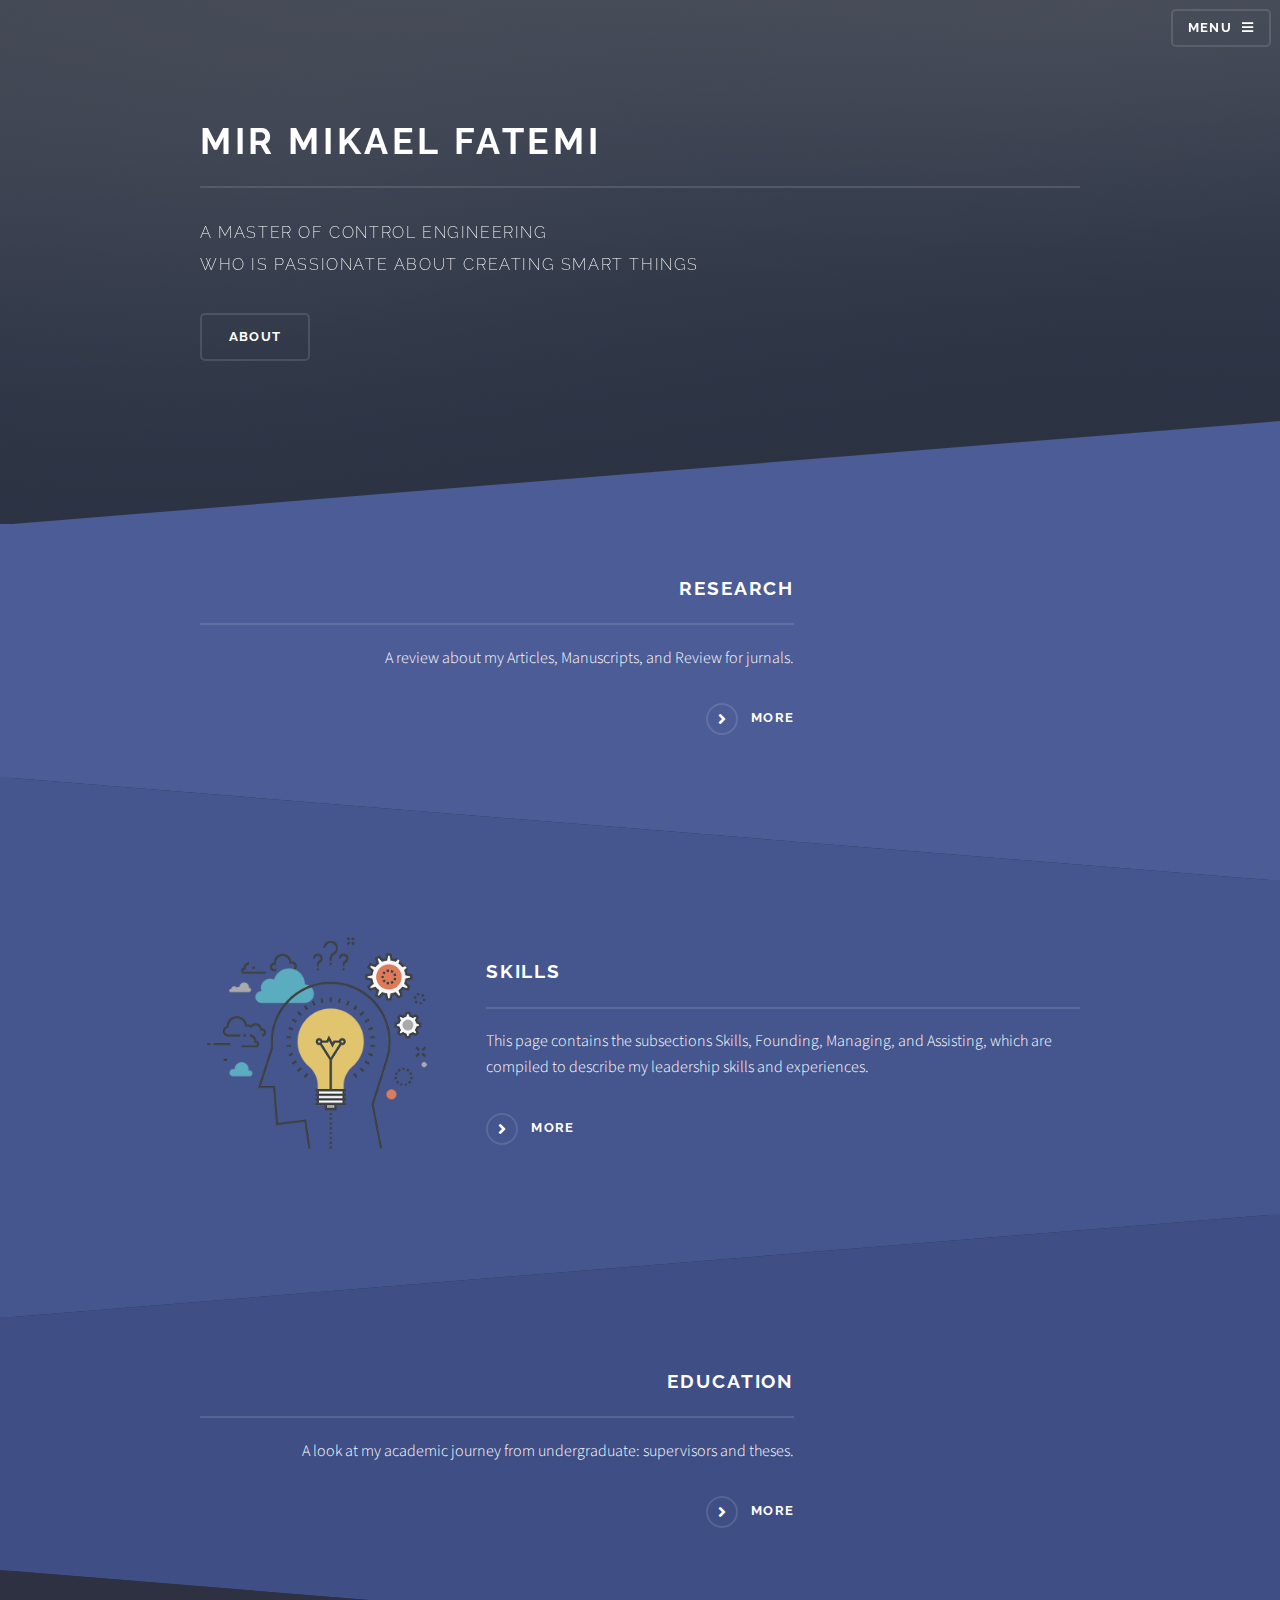
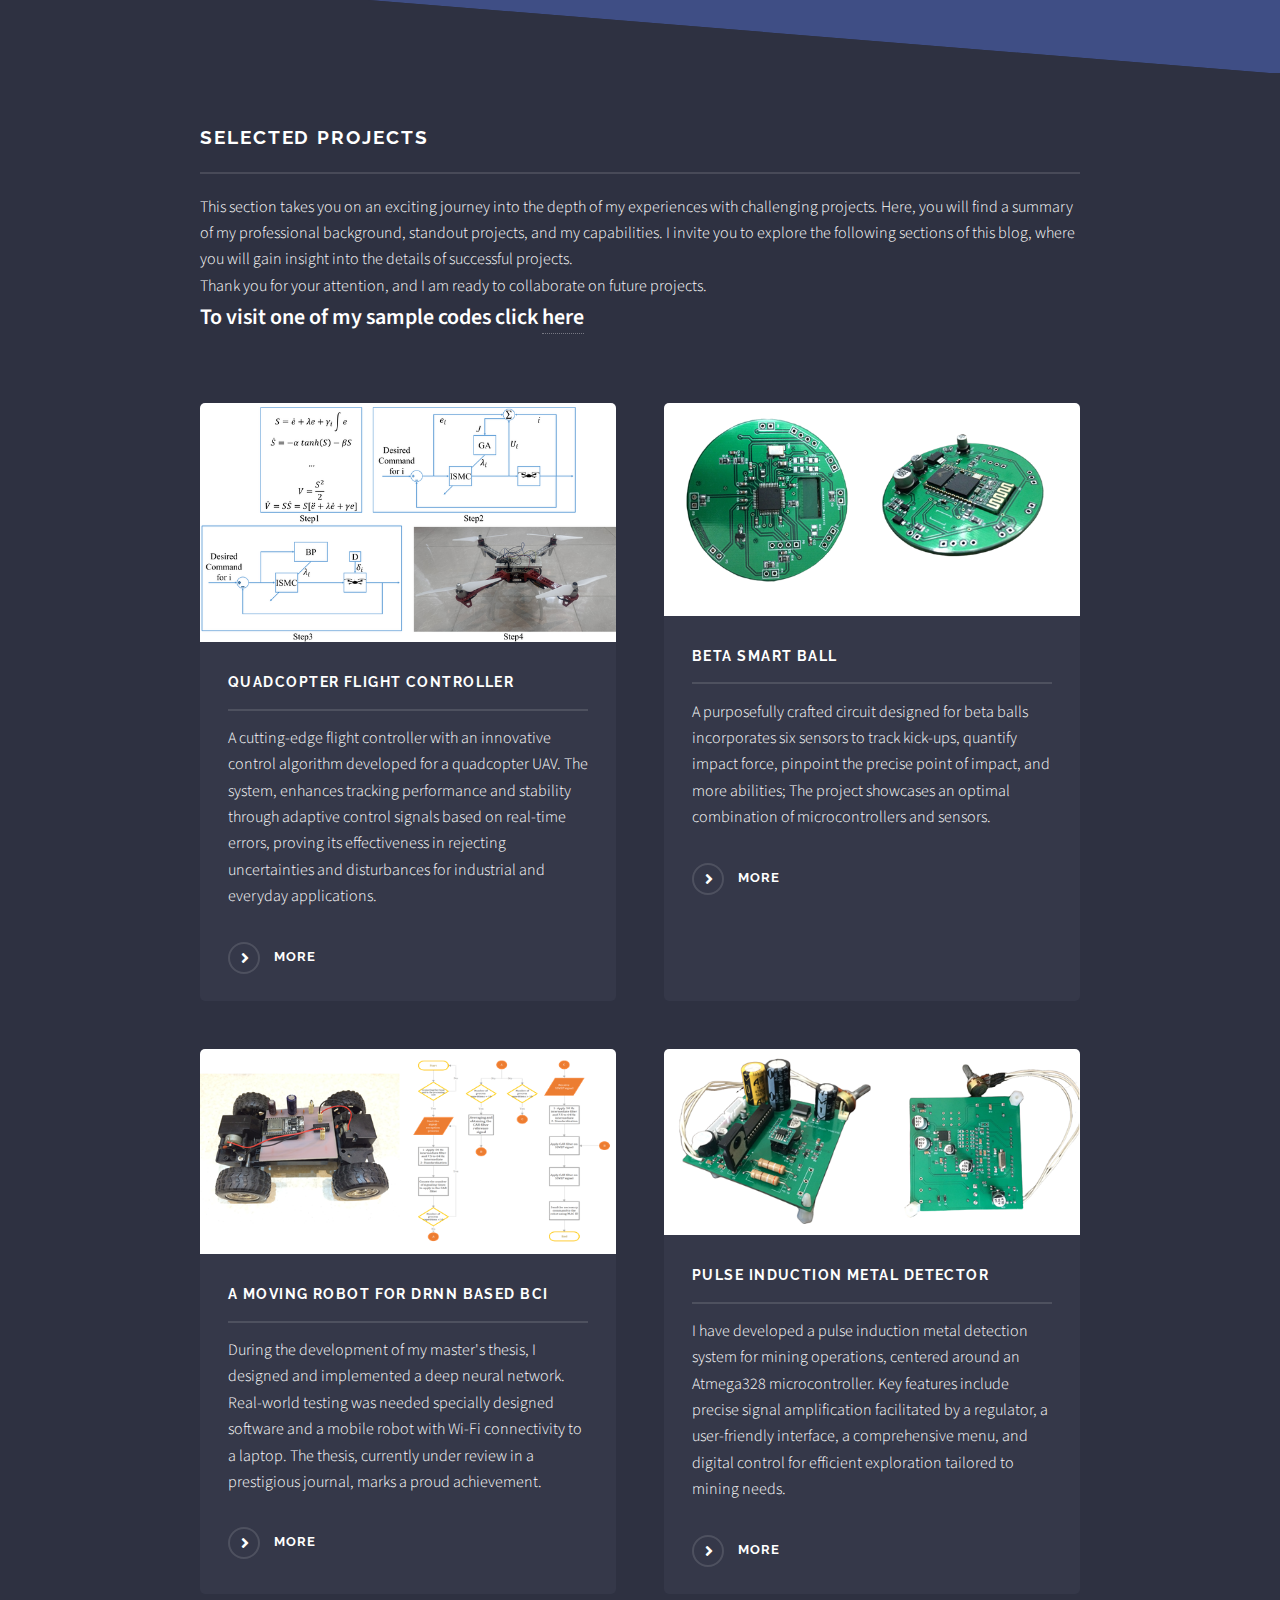
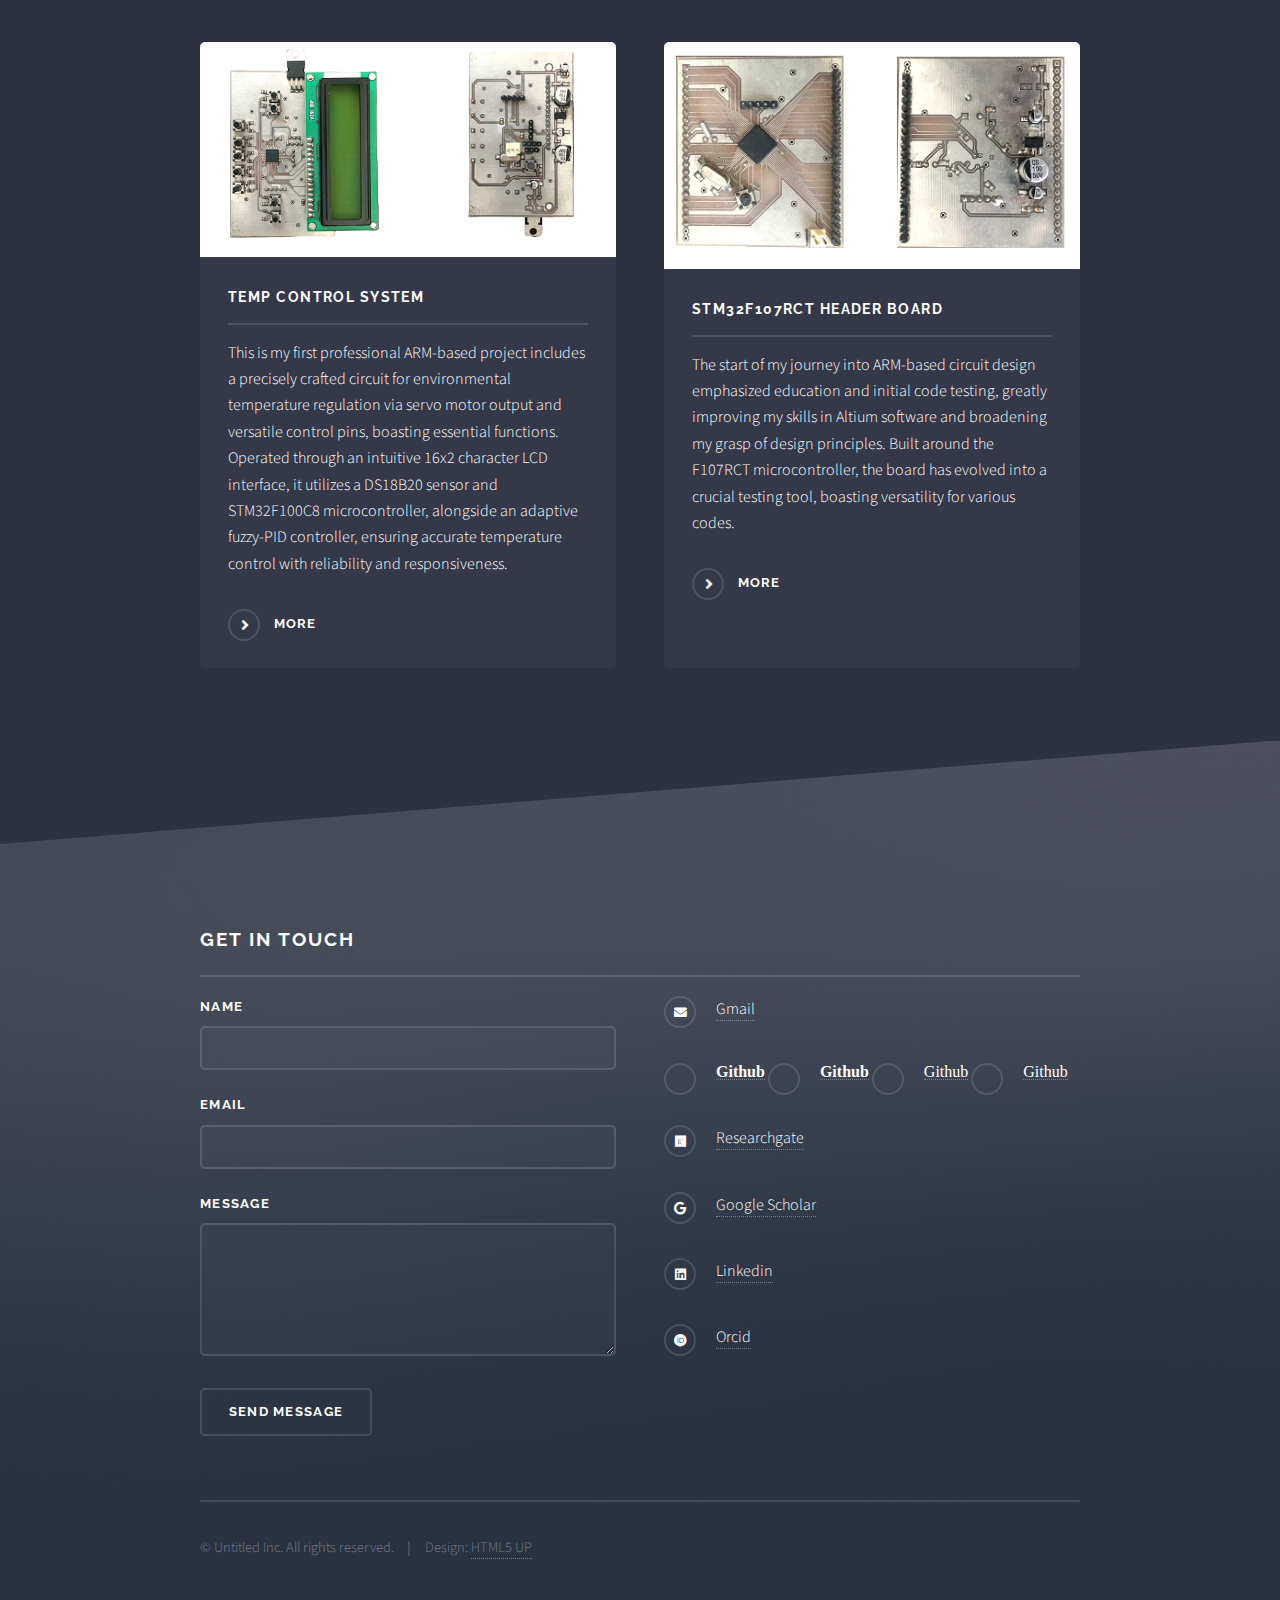
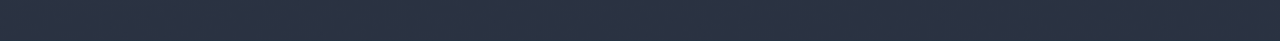
==== index.html @ 0b31baf6 "Update index.html" ====
<!DOCTYPE HTML>
<!--
	Solid State by HTML5 UP
	html5up.net | @ajlkn
	Free for personal and commercial use under the CCA 3.0 license (html5up.net/license)
-->
<html>
	<head>
		<title>Mir Mikael Fatemi</title>
		<meta charset="utf-8" />
		<meta name="viewport" content="width=device-width, initial-scale=1, user-scalable=no" />
		<link rel="stylesheet" href="assets/css/main.css" />
		<noscript><link rel="stylesheet" href="assets/css/noscript.css" /></noscript>
	</head>
	<body class="is-preload">

		<!-- Page Wrapper -->
			<div id="page-wrapper">

				<!-- Header -->
					<header id="header" class="alt">
						<h1><a href="index.html">Home</a></h1>
						
						<nav>
							<a href="#menu">Menu</a>
						</nav>
					</header>

				<!-- Menu -->
					<nav id="menu">
						<div class="inner">
							<h2>Menu</h2>
							<ul class="links">
<!-- 								<li><a href="index.html">Home</a></li> -->
								<li><a href="Research.html">Research</a></li>
								<li><a href="work.html">SKILLS</a></li>
								<li><a href="EDUCATION.html">EDUCATION</a></li>
								<li><a href="#PROJECTS">SELECTED PROJECTS</a></li>
								<li><a href="#Get">GET IN TOUCH</a></li>
							</ul>
							<a href="#" class="close">Close</a>
						</div>
					</nav>

				<!-- Banner -->
					<section id="banner">
						<div class="inner">
<!-- 							<div class="logo"><span class="icon fa-gem"></span></div> -->
							<h2>Mir Mikael Fatemi</h2>
							<p>A Master of Control Engineering<br />
							who is passionate about creating smart things</p>
							<ul class="actions">	
								<li><a href="about.html" class="button scrolly">About</a></li>
							</ul>											
						</div>
					</section>

				<!-- Wrapper -->
					<section id="wrapper">

						<!-- One -->
							<section id="one" class="wrapper spotlight style1">
								<div class="inner">
									<a href="Research.html" class="image"><img src="images/research1.png" alt="" /></a>
									<div class="content">
										<h2 class="major">Research</h2>
										<p>A review about my Articles, Manuscripts, and Review for jurnals.</p>
										<a href="Research.html" class="special">More</a>
									</div>
								</div>
							</section>
						<!-- Two -->
							<section id="two" class="wrapper alt spotlight style2">
								<div class="inner">
									<a href="work.html" class="image"><img src="images/experience.png" alt="" /></a>
									<div class="content">
										<h2 class="major">SKILLS</h2>
										<p>This page contains the subsections Skills, Founding, Managing, and Assisting, which are compiled to describe my leadership skills and experiences.</p>
										<a href="work.html" class="special">More</a>
									</div>
								</div>
							</section>

						<!-- Three -->
							<section id="three" class="wrapper spotlight style3">
								<div class="inner">
									<a href="EDUCATION.html" class="image"><img src="images/education1.png" alt="" /></a>
									<div class="content">
										<h2 class="major">EDUCATION</h2>
										<p>A look at my academic journey from undergraduate: supervisors and theses.</p>
										<a href="EDUCATION.html" class="special">More</a>
									</div>
								</div>
							</section>

						<!-- Four -->
						<article id="PROJECTS">
							<section id="four" class="wrapper alt style1">
								<div class="inner">
									<h2 class="major">Selected Projects</h2>
									This section takes you on an exciting journey into the depth of my experiences with challenging projects. Here, you will find a summary of my professional background, standout projects, and my capabilities. 
									I invite you to explore the following sections of this blog, where you will gain insight into the details of successful projects. <br>
									Thank you for your attention, and I am ready to collaborate on future projects.
									<p style="font-size: 22px;"><strong>To visit one of my sample codes click <a href="https://github.com/MirMikael?tab=repositories" target="_blank">here</a></strong></p>
									<section class="features">
										<article>
											<a href="quad.html" class="image"><img src="images/graphic.png" alt="" /></a>
											<h3 class="major">Quadcopter Flight Controller</h3>
											<p>A cutting-edge flight controller with an innovative control algorithm developed for a quadcopter UAV. The system, enhances tracking performance and stability through adaptive control signals based on real-time errors, proving its effectiveness in rejecting uncertainties and disturbances for industrial and everyday applications.</p>
											<a href="quad.html" class="special">More</a>
										</article>
										<article>
											<a href="Beta.html" class="image"><img src="images/2.png" alt="" /></a>
											<h3 class="major">Beta Smart Ball</h3>
											<p>A purposefully crafted circuit designed for beta balls incorporates six sensors to track kick-ups, quantify impact force, pinpoint the precise point of impact, and more abilities; The project showcases an optimal combination of microcontrollers and sensors.</p>
											<a href="Beta.html" class="special">More</a>
										</article>
										<article>
											<a href="robot.html" class="image"><img src="images/3.png" alt="" /></a>
											<h3 class="major">A Moving Robot for DRNN based BCI</h3>
											<p>During the development of my master's thesis, I designed and implemented a deep neural network. Real-world testing was needed specially designed software and a mobile robot with Wi-Fi connectivity to a laptop. The thesis, currently under review in a prestigious journal, marks a proud achievement.</p>
											<a href="robot.html" class="special">More</a>
										</article>
										<article>
											<a href="metal.html" class="image"><img src="images/4.png" alt="" /></a>
											<h3 class="major">Pulse Induction Metal Detector</h3>
											<p>I have developed a pulse induction metal detection system for mining operations, centered around an Atmega328 microcontroller. Key features include precise signal amplification facilitated by a regulator, a user-friendly interface, a comprehensive menu, and digital control for efficient exploration tailored to mining needs.</p>
											<a href="metal.html" class="special">More</a>
										</article>
										<article>
											<a href="Temp.html" class="image"><img src="images/5.png" alt="" /></a>
											<h3 class="major">Temp Control System</h3>
											<p>This is my first professional ARM-based project includes a precisely crafted circuit for environmental temperature regulation via servo motor output and versatile control pins, boasting essential functions. Operated through an intuitive 16x2 character LCD interface, it utilizes a DS18B20 sensor and STM32F100C8 microcontroller, alongside an adaptive fuzzy-PID controller, ensuring accurate temperature control with reliability and responsiveness.</p>
											<a href="Temp.html" class="special">More</a>
										</article>
										<article>
											<a href="Header.html" class="image"><img src="images/6.png" alt="" /></a>
											<h3 class="major">STM32F107RCT Header Board</h3>
											<p>The start of my journey into ARM-based circuit design emphasized education and initial code testing, greatly improving my skills in Altium software and broadening my grasp of design principles. Built around the F107RCT microcontroller, the board has evolved into a crucial testing tool, boasting versatility for various codes.</p>
											<a href="Header.html" class="special">More</a>
										</article>
									</section>
<!-- 									<ul class="actions">
										<li><a href="#" class="button">Browse All</a></li>
									</ul> -->
								</div>
							</section>
						</section>
					</article>

				<!-- Footer -->		
				<article id="Get">
					<section id="footer">
						<div class="inner">
							<h2 class="major">Get in touch</h2>
<!-- 							<p>Cras mattis ante fermentum, malesuada neque vitae, eleifend erat. Phasellus non pulvinar erat. Fusce tincidunt, nisl eget mattis egestas, purus ipsum consequat orci, sit amet lobortis lorem lacus in tellus. Sed ac elementum arcu. Quisque placerat auctor laoreet.</p> -->
							<form method="post" action="#">
								<div class="fields">
									<div class="field">
										<label for="name">Name</label>
										<input type="text" name="name" id="name" />
									</div>
									<div class="field">
										<label for="email">Email</label>
										<input type="email" name="email" id="email" />
									</div>
									<div class="field">
										<label for="message">Message</label>
										<textarea name="message" id="message" rows="4"></textarea>
									</div>
								</div>
								<ul class="actions">
									<li><input type="submit" value="Send Message" /></li>
								</ul>
							</form>
							<ul class="contact">

								<li class="icon solid fa-envelope"><a href="mailto:mirmikailfatemi@gmail.com">Gmail</a></li>
<li class="icon fa fa-github"><a href="https://github.com/MirMikael?tab=repositories">Github</a></li>
<li class="     fa fa-github"><a href="https://github.com/MirMikael?tab=repositories">Github</a></li>
<li class="icon fab fa-github"><a href="https://github.com/MirMikael?tab=repositories">Github</a></li>
<li class="fab fa-github"><a href="https://github.com/MirMikael?tab=repositories">Github</a></li>

								<li class="icon brands fa-researchgate"><a href="https://www.researchgate.net/profile/Mir-Mikael-Fatemi">Researchgate</a></li>
								<li class="icon brands fa-google"><a href="https://scholar.google.com/citations?hl=en&user=ShVcF0MAAAAJ">Google Scholar</a></li>
								<li class="icon brands fa-linkedin"><a href="https://linkedin.com/in/mirmikael-fatemi-719a56197">Linkedin</a></li>
								<li class="icon brands fa-orcid"><a href="https://orcid.org/0009-0002-0878-8595">Orcid</a></li>
							</ul>
							<ul class="copyright">
								<li>&copy; Untitled Inc. All rights reserved.</li><li>Design: <a href="http://html5up.net">HTML5 UP</a></li>
							</ul>
						</div>
					</section>
				</article>
			</div>

		<!-- Scripts -->
			<script src="assets/js/jquery.min.js"></script>
			<script src="assets/js/jquery.scrollex.min.js"></script>
			<script src="assets/js/browser.min.js"></script>
			<script src="assets/js/breakpoints.min.js"></script>
			<script src="assets/js/util.js"></script>
			<script src="assets/js/main.js"></script>

	</body>
</html>
---- assets/css/main.css ----
@import url(fontawesome-all.min.css);
@import url("https://fonts.googleapis.com/css?family=Raleway:200,700|Source+Sans+Pro:300,600,300italic,600italic");

/*
	Solid State by HTML5 UP
	html5up.net | @ajlkn
	Free for personal and commercial use under the CCA 3.0 license (html5up.net/license)
*/

html, body, div, span, applet, object,
iframe, h1, h2, h3, h4, h5, h6, p, blockquote,
pre, a, abbr, acronym, address, big, cite,
code, del, dfn, em, img, ins, kbd, q, s, samp,
small, strike, strong, sub, sup, tt, var, b,
u, i, center, dl, dt, dd, ol, ul, li, fieldset,
form, label, legend, table, caption, tbody,
tfoot, thead, tr, th, td, article, aside,
canvas, details, embed, figure, figcaption,
footer, header, hgroup, menu, nav, output, ruby,
section, summary, time, mark, audio, video {
	margin: 0;
	padding: 0;
	border: 0;
	font-size: 100%;
	font: inherit;
	vertical-align: baseline;}

article, aside, details, figcaption, figure,
footer, header, hgroup, menu, nav, section {
	display: block;}

body {
	line-height: 1;
}

ol, ul {
	list-style: none;
}

blockquote, q {
	quotes: none;
}

	blockquote:before, blockquote:after, q:before, q:after {
		content: '';
		content: none;
	}

table {
	border-collapse: collapse;
	border-spacing: 0;
}

body {
	-webkit-text-size-adjust: none;
}

mark {
	background-color: transparent;
	color: inherit;
}

input::-moz-focus-inner {
	border: 0;
	padding: 0;
}

input, select, textarea {
	-moz-appearance: none;
	-webkit-appearance: none;
	-ms-appearance: none;
	appearance: none;
}

/* Basic */

	@-ms-viewport {
		width: device-width;
	}

	body {
		-ms-overflow-style: scrollbar;
	}

	@media screen and (max-width: 480px) {

		html, body {
			min-width: 320px;
		}

	}

	html {
		box-sizing: border-box;
	}

	*, *:before, *:after {
		box-sizing: inherit;
	}

	body {
		background-color: #2e3141;
		background-image: linear-gradient(to top, rgba(46, 49, 65, 0.8), rgba(46, 49, 65, 0.8)), url("../../images/bg.jpg");
		background-size: auto, cover;
		background-attachment: fixed, fixed;
		background-position: center, center;
	}

		body.is-preload *, body.is-preload *:before, body.is-preload *:after {
			-moz-animation: none !important;
			-webkit-animation: none !important;
			-ms-animation: none !important;
			animation: none !important;
			-moz-transition: none !important;
			-webkit-transition: none !important;
			-ms-transition: none !important;
			transition: none !important;
		}

/* Type */

	body, input, select, textarea {
		color: #ffffff;
		font-family: "Source Sans Pro", Helvetica, sans-serif;
		font-size: 16.5pt;
		font-weight: 300;
		line-height: 1.65;
	}

		@media screen and (max-width: 1680px) {

			body, input, select, textarea {
				font-size: 13pt;
			}

		}

		@media screen and (max-width: 1280px) {

			body, input, select, textarea {
				font-size: 12pt;
			}

		}

		@media screen and (max-width: 980px) {

			body, input, select, textarea {
				font-size: 12pt;
			}

		}

		@media screen and (max-width: 736px) {

			body, input, select, textarea {
				font-size: 12pt;
			}

		}

		@media screen and (max-width: 480px) {

			body, input, select, textarea {
				font-size: 12pt;
			}

		}

	a {
		-moz-transition: color 0.2s ease-in-out, border-bottom-color 0.2s ease-in-out;
		-webkit-transition: color 0.2s ease-in-out, border-bottom-color 0.2s ease-in-out;
		-ms-transition: color 0.2s ease-in-out, border-bottom-color 0.2s ease-in-out;
		transition: color 0.2s ease-in-out, border-bottom-color 0.2s ease-in-out;
		border-bottom: dotted 1px rgba(255, 255, 255, 0.35);
		color: #ffffff;
		text-decoration: none;
	}

		a:hover {
			border-bottom-color: transparent;
			color: #ffffff !important;
		}

		a.special:not(.button) {
			text-decoration: none;
			border-bottom: 0;
			display: block;
			font-family: Raleway, Helvetica, sans-serif;
			font-size: 0.8em;
			font-weight: 700;
			letter-spacing: 0.1em;
			margin: 0 0 2em 0;
			text-transform: uppercase;
		}

			a.special:not(.button):before {
				-moz-osx-font-smoothing: grayscale;
				-webkit-font-smoothing: antialiased;
				display: inline-block;
				font-style: normal;
				font-variant: normal;
				text-rendering: auto;
				line-height: 1;
				text-transform: none !important;
				font-family: 'Font Awesome 5 Free';
				font-weight: 900;
			}

			a.special:not(.button):before {
				-moz-transition: background-color 0.2s ease-in-out;
				-webkit-transition: background-color 0.2s ease-in-out;
				-ms-transition: background-color 0.2s ease-in-out;
				transition: background-color 0.2s ease-in-out;
				border-radius: 100%;
				border: solid 2px rgba(255, 255, 255, 0.125);
				content: '\f105';
				display: inline-block;
				font-size: 1.25em;
				height: 2em;
				line-height: 1.75em;
				margin-right: 0.85em;
				text-align: center;
				text-indent: 0.15em;
				vertical-align: middle;
				width: 2em;
			}

			a.special:not(.button):hover:before {
				background-color: rgba(255, 255, 255, 0.025);
			}

			a.special:not(.button):active:before {
				background-color: rgba(255, 255, 255, 0.075);
			}

	strong, b {
		color: #ffffff;
		font-weight: 600;
	}

	em, i {
		font-style: italic;
	}

	p {
		margin: 0 0 2em 0;
	}

	h1, h2, h3, h4, h5, h6 {
		color: #ffffff;
		font-family: Raleway, Helvetica, sans-serif;
		font-weight: 700;
		letter-spacing: 0.1em;
		margin: 0 0 1em 0;
		text-transform: uppercase;
	}

		h1 a, h2 a, h3 a, h4 a, h5 a, h6 a {
			color: inherit;
			text-decoration: none;
			border-bottom: 0;
		}

		h1 span, h2 span, h3 span, h4 span, h5 span, h6 span {
			font-weight: 200;
		}

		h1.major, h2.major, h3.major, h4.major, h5.major, h6.major {
			padding-bottom: 1em;
			border-bottom: solid 2px rgba(255, 255, 255, 0.125);
		}

	h2 {
		font-size: 1.2em;
	}

	h3 {
		font-size: 0.9em;
	}

	h4 {
		font-size: 0.7em;
	}

	h5 {
		font-size: 0.7em;
	}

	h6 {
		font-size: 0.7em;
	}

	@media screen and (max-width: 736px) {

		h2 {
			font-size: 1em;
		}

		h3 {
			font-size: 0.8em;
		}

	}

	sub {
		font-size: 0.8em;
		position: relative;
		top: 0.5em;
	}

	sup {
		font-size: 0.8em;
		position: relative;
		top: -0.5em;
	}

	blockquote {
		border-left: solid 4px rgba(255, 255, 255, 0.125);
		font-style: italic;
		margin: 0 0 2em 0;
		padding: 0.5em 0 0.5em 2em;
	}

	code {
		background: rgba(255, 255, 255, 0.025);
		border-radius: 5px;
		border: solid 2px rgba(255, 255, 255, 0.125);
		font-family: "Courier New", monospace;
		font-size: 0.9em;
		margin: 0 0.25em;
		padding: 0.25em 0.65em;
	}

	pre {
		-webkit-overflow-scrolling: touch;
		font-family: "Courier New", monospace;
		font-size: 0.9em;
		margin: 0 0 2em 0;
	}

		pre code {
			display: block;
			line-height: 1.75em;
			padding: 1em 1.5em;
			overflow-x: auto;
		}

	hr {
		border: 0;
		border-bottom: solid 2px rgba(255, 255, 255, 0.125);
		margin: 2.5em 0;
	}

		hr.major {
			margin: 4em 0;
		}

	.align-left {
		text-align: left;
	}

	.align-center {
		text-align: center;
	}

	.align-right {
		text-align: right;
	}

/* Row */

	.row {
		display: flex;
		flex-wrap: wrap;
		box-sizing: border-box;
		align-items: stretch;
	}

		.row > * {
			box-sizing: border-box;
		}

		.row.gtr-uniform > * > :last-child {
			margin-bottom: 0;
		}

		.row.aln-left {
			justify-content: flex-start;
		}

		.row.aln-center {
			justify-content: center;
		}

		.row.aln-right {
			justify-content: flex-end;
		}

		.row.aln-top {
			align-items: flex-start;
		}

		.row.aln-middle {
			align-items: center;
		}

		.row.aln-bottom {
			align-items: flex-end;
		}

		.row > .imp {
			order: -1;
		}

		.row > .col-1 {
			width: 8.33333%;
		}

		.row > .off-1 {
			margin-left: 8.33333%;
		}

		.row > .col-2 {
			width: 16.66667%;
		}

		.row > .off-2 {
			margin-left: 16.66667%;
		}

		.row > .col-3 {
			width: 25%;
		}

		.row > .off-3 {
			margin-left: 25%;
		}

		.row > .col-4 {
			width: 33.33333%;
		}

		.row > .off-4 {
			margin-left: 33.33333%;
		}

		.row > .col-5 {
			width: 41.66667%;
		}

		.row > .off-5 {
			margin-left: 41.66667%;
		}

		.row > .col-6 {
			width: 50%;
		}

		.row > .off-6 {
			margin-left: 50%;
		}

		.row > .col-7 {
			width: 58.33333%;
		}

		.row > .off-7 {
			margin-left: 58.33333%;
		}

		.row > .col-8 {
			width: 66.66667%;
		}

		.row > .off-8 {
			margin-left: 66.66667%;
		}

		.row > .col-9 {
			width: 75%;
		}

		.row > .off-9 {
			margin-left: 75%;
		}

		.row > .col-10 {
			width: 83.33333%;
		}

		.row > .off-10 {
			margin-left: 83.33333%;
		}

		.row > .col-11 {
			width: 91.66667%;
		}

		.row > .off-11 {
			margin-left: 91.66667%;
		}

		.row > .col-12 {
			width: 100%;
		}

		.row > .off-12 {
			margin-left: 100%;
		}

		.row.gtr-0 {
			margin-top: 0;
			margin-left: 0em;
		}

			.row.gtr-0 > * {
				padding: 0 0 0 0em;
			}

			.row.gtr-0.gtr-uniform {
				margin-top: 0em;
			}

				.row.gtr-0.gtr-uniform > * {
					padding-top: 0em;
				}

		.row.gtr-25 {
			margin-top: 0;
			margin-left: -0.4375em;
		}

			.row.gtr-25 > * {
				padding: 0 0 0 0.4375em;
			}

			.row.gtr-25.gtr-uniform {
				margin-top: -0.4375em;
			}

				.row.gtr-25.gtr-uniform > * {
					padding-top: 0.4375em;
				}

		.row.gtr-50 {
			margin-top: 0;
			margin-left: -0.875em;
		}

			.row.gtr-50 > * {
				padding: 0 0 0 0.875em;
			}

			.row.gtr-50.gtr-uniform {
				margin-top: -0.875em;
			}

				.row.gtr-50.gtr-uniform > * {
					padding-top: 0.875em;
				}

		.row {
			margin-top: 0;
			margin-left: -1.75em;
		}

			.row > * {
				padding: 0 0 0 1.75em;
			}

			.row.gtr-uniform {
				margin-top: -1.75em;
			}

				.row.gtr-uniform > * {
					padding-top: 1.75em;
				}

		.row.gtr-150 {
			margin-top: 0;
			margin-left: -2.625em;
		}

			.row.gtr-150 > * {
				padding: 0 0 0 2.625em;
			}

			.row.gtr-150.gtr-uniform {
				margin-top: -2.625em;
			}

				.row.gtr-150.gtr-uniform > * {
					padding-top: 2.625em;
				}

		.row.gtr-200 {
			margin-top: 0;
			margin-left: -3.5em;
		}

			.row.gtr-200 > * {
				padding: 0 0 0 3.5em;
			}

			.row.gtr-200.gtr-uniform {
				margin-top: -3.5em;
			}

				.row.gtr-200.gtr-uniform > * {
					padding-top: 3.5em;
				}

		@media screen and (max-width: 1680px) {

			.row {
				display: flex;
				flex-wrap: wrap;
				box-sizing: border-box;
				align-items: stretch;
			}

				.row > * {
					box-sizing: border-box;
				}

				.row.gtr-uniform > * > :last-child {
					margin-bottom: 0;
				}

				.row.aln-left {
					justify-content: flex-start;
				}

				.row.aln-center {
					justify-content: center;
				}

				.row.aln-right {
					justify-content: flex-end;
				}

				.row.aln-top {
					align-items: flex-start;
				}

				.row.aln-middle {
					align-items: center;
				}

				.row.aln-bottom {
					align-items: flex-end;
				}

				.row > .imp-xlarge {
					order: -1;
				}

				.row > .col-1-xlarge {
					width: 8.33333%;
				}

				.row > .off-1-xlarge {
					margin-left: 8.33333%;
				}

				.row > .col-2-xlarge {
					width: 16.66667%;
				}

				.row > .off-2-xlarge {
					margin-left: 16.66667%;
				}

				.row > .col-3-xlarge {
					width: 25%;
				}

				.row > .off-3-xlarge {
					margin-left: 25%;
				}

				.row > .col-4-xlarge {
					width: 33.33333%;
				}

				.row > .off-4-xlarge {
					margin-left: 33.33333%;
				}

				.row > .col-5-xlarge {
					width: 41.66667%;
				}

				.row > .off-5-xlarge {
					margin-left: 41.66667%;
				}

				.row > .col-6-xlarge {
					width: 50%;
				}

				.row > .off-6-xlarge {
					margin-left: 50%;
				}

				.row > .col-7-xlarge {
					width: 58.33333%;
				}

				.row > .off-7-xlarge {
					margin-left: 58.33333%;
				}

				.row > .col-8-xlarge {
					width: 66.66667%;
				}

				.row > .off-8-xlarge {
					margin-left: 66.66667%;
				}

				.row > .col-9-xlarge {
					width: 75%;
				}

				.row > .off-9-xlarge {
					margin-left: 75%;
				}

				.row > .col-10-xlarge {
					width: 83.33333%;
				}

				.row > .off-10-xlarge {
					margin-left: 83.33333%;
				}

				.row > .col-11-xlarge {
					width: 91.66667%;
				}

				.row > .off-11-xlarge {
					margin-left: 91.66667%;
				}

				.row > .col-12-xlarge {
					width: 100%;
				}

				.row > .off-12-xlarge {
					margin-left: 100%;
				}

				.row.gtr-0 {
					margin-top: 0;
					margin-left: 0em;
				}

					.row.gtr-0 > * {
						padding: 0 0 0 0em;
					}

					.row.gtr-0.gtr-uniform {
						margin-top: 0em;
					}

						.row.gtr-0.gtr-uniform > * {
							padding-top: 0em;
						}

				.row.gtr-25 {
					margin-top: 0;
					margin-left: -0.4375em;
				}

					.row.gtr-25 > * {
						padding: 0 0 0 0.4375em;
					}

					.row.gtr-25.gtr-uniform {
						margin-top: -0.4375em;
					}

						.row.gtr-25.gtr-uniform > * {
							padding-top: 0.4375em;
						}

				.row.gtr-50 {
					margin-top: 0;
					margin-left: -0.875em;
				}

					.row.gtr-50 > * {
						padding: 0 0 0 0.875em;
					}

					.row.gtr-50.gtr-uniform {
						margin-top: -0.875em;
					}

						.row.gtr-50.gtr-uniform > * {
							padding-top: 0.875em;
						}

				.row {
					margin-top: 0;
					margin-left: -1.75em;
				}

					.row > * {
						padding: 0 0 0 1.75em;
					}

					.row.gtr-uniform {
						margin-top: -1.75em;
					}

						.row.gtr-uniform > * {
							padding-top: 1.75em;
						}

				.row.gtr-150 {
					margin-top: 0;
					margin-left: -2.625em;
				}

					.row.gtr-150 > * {
						padding: 0 0 0 2.625em;
					}

					.row.gtr-150.gtr-uniform {
						margin-top: -2.625em;
					}

						.row.gtr-150.gtr-uniform > * {
							padding-top: 2.625em;
						}

				.row.gtr-200 {
					margin-top: 0;
					margin-left: -3.5em;
				}

					.row.gtr-200 > * {
						padding: 0 0 0 3.5em;
					}

					.row.gtr-200.gtr-uniform {
						margin-top: -3.5em;
					}

						.row.gtr-200.gtr-uniform > * {
							padding-top: 3.5em;
						}

		}

		@media screen and (max-width: 1280px) {

			.row {
				display: flex;
				flex-wrap: wrap;
				box-sizing: border-box;
				align-items: stretch;
			}

				.row > * {
					box-sizing: border-box;
				}

				.row.gtr-uniform > * > :last-child {
					margin-bottom: 0;
				}

				.row.aln-left {
					justify-content: flex-start;
				}

				.row.aln-center {
					justify-content: center;
				}

				.row.aln-right {
					justify-content: flex-end;
				}

				.row.aln-top {
					align-items: flex-start;
				}

				.row.aln-middle {
					align-items: center;
				}

				.row.aln-bottom {
					align-items: flex-end;
				}

				.row > .imp-large {
					order: -1;
				}

				.row > .col-1-large {
					width: 8.33333%;
				}

				.row > .off-1-large {
					margin-left: 8.33333%;
				}

				.row > .col-2-large {
					width: 16.66667%;
				}

				.row > .off-2-large {
					margin-left: 16.66667%;
				}

				.row > .col-3-large {
					width: 25%;
				}

				.row > .off-3-large {
					margin-left: 25%;
				}

				.row > .col-4-large {
					width: 33.33333%;
				}

				.row > .off-4-large {
					margin-left: 33.33333%;
				}

				.row > .col-5-large {
					width: 41.66667%;
				}

				.row > .off-5-large {
					margin-left: 41.66667%;
				}

				.row > .col-6-large {
					width: 50%;
				}

				.row > .off-6-large {
					margin-left: 50%;
				}

				.row > .col-7-large {
					width: 58.33333%;
				}

				.row > .off-7-large {
					margin-left: 58.33333%;
				}

				.row > .col-8-large {
					width: 66.66667%;
				}

				.row > .off-8-large {
					margin-left: 66.66667%;
				}

				.row > .col-9-large {
					width: 75%;
				}

				.row > .off-9-large {
					margin-left: 75%;
				}

				.row > .col-10-large {
					width: 83.33333%;
				}

				.row > .off-10-large {
					margin-left: 83.33333%;
				}

				.row > .col-11-large {
					width: 91.66667%;
				}

				.row > .off-11-large {
					margin-left: 91.66667%;
				}

				.row > .col-12-large {
					width: 100%;
				}

				.row > .off-12-large {
					margin-left: 100%;
				}

				.row.gtr-0 {
					margin-top: 0;
					margin-left: 0em;
				}

					.row.gtr-0 > * {
						padding: 0 0 0 0em;
					}

					.row.gtr-0.gtr-uniform {
						margin-top: 0em;
					}

						.row.gtr-0.gtr-uniform > * {
							padding-top: 0em;
						}

				.row.gtr-25 {
					margin-top: 0;
					margin-left: -0.4375em;
				}

					.row.gtr-25 > * {
						padding: 0 0 0 0.4375em;
					}

					.row.gtr-25.gtr-uniform {
						margin-top: -0.4375em;
					}

						.row.gtr-25.gtr-uniform > * {
							padding-top: 0.4375em;
						}

				.row.gtr-50 {
					margin-top: 0;
					margin-left: -0.875em;
				}

					.row.gtr-50 > * {
						padding: 0 0 0 0.875em;
					}

					.row.gtr-50.gtr-uniform {
						margin-top: -0.875em;
					}

						.row.gtr-50.gtr-uniform > * {
							padding-top: 0.875em;
						}

				.row {
					margin-top: 0;
					margin-left: -1.75em;
				}

					.row > * {
						padding: 0 0 0 1.75em;
					}

					.row.gtr-uniform {
						margin-top: -1.75em;
					}

						.row.gtr-uniform > * {
							padding-top: 1.75em;
						}

				.row.gtr-150 {
					margin-top: 0;
					margin-left: -2.625em;
				}

					.row.gtr-150 > * {
						padding: 0 0 0 2.625em;
					}

					.row.gtr-150.gtr-uniform {
						margin-top: -2.625em;
					}

						.row.gtr-150.gtr-uniform > * {
							padding-top: 2.625em;
						}

				.row.gtr-200 {
					margin-top: 0;
					margin-left: -3.5em;
				}

					.row.gtr-200 > * {
						padding: 0 0 0 3.5em;
					}

					.row.gtr-200.gtr-uniform {
						margin-top: -3.5em;
					}

						.row.gtr-200.gtr-uniform > * {
							padding-top: 3.5em;
						}

		}

		@media screen and (max-width: 980px) {

			.row {
				display: flex;
				flex-wrap: wrap;
				box-sizing: border-box;
				align-items: stretch;
			}

				.row > * {
					box-sizing: border-box;
				}

				.row.gtr-uniform > * > :last-child {
					margin-bottom: 0;
				}

				.row.aln-left {
					justify-content: flex-start;
				}

				.row.aln-center {
					justify-content: center;
				}

				.row.aln-right {
					justify-content: flex-end;
				}

				.row.aln-top {
					align-items: flex-start;
				}

				.row.aln-middle {
					align-items: center;
				}

				.row.aln-bottom {
					align-items: flex-end;
				}

				.row > .imp-medium {
					order: -1;
				}

				.row > .col-1-medium {
					width: 8.33333%;
				}

				.row > .off-1-medium {
					margin-left: 8.33333%;
				}

				.row > .col-2-medium {
					width: 16.66667%;
				}

				.row > .off-2-medium {
					margin-left: 16.66667%;
				}

				.row > .col-3-medium {
					width: 25%;
				}

				.row > .off-3-medium {
					margin-left: 25%;
				}

				.row > .col-4-medium {
					width: 33.33333%;
				}

				.row > .off-4-medium {
					margin-left: 33.33333%;
				}

				.row > .col-5-medium {
					width: 41.66667%;
				}

				.row > .off-5-medium {
					margin-left: 41.66667%;
				}

				.row > .col-6-medium {
					width: 50%;
				}

				.row > .off-6-medium {
					margin-left: 50%;
				}

				.row > .col-7-medium {
					width: 58.33333%;
				}

				.row > .off-7-medium {
					margin-left: 58.33333%;
				}

				.row > .col-8-medium {
					width: 66.66667%;
				}

				.row > .off-8-medium {
					margin-left: 66.66667%;
				}

				.row > .col-9-medium {
					width: 75%;
				}

				.row > .off-9-medium {
					margin-left: 75%;
				}

				.row > .col-10-medium {
					width: 83.33333%;
				}

				.row > .off-10-medium {
					margin-left: 83.33333%;
				}

				.row > .col-11-medium {
					width: 91.66667%;
				}

				.row > .off-11-medium {
					margin-left: 91.66667%;
				}

				.row > .col-12-medium {
					width: 100%;
				}

				.row > .off-12-medium {
					margin-left: 100%;
				}

				.row.gtr-0 {
					margin-top: 0;
					margin-left: 0em;
				}

					.row.gtr-0 > * {
						padding: 0 0 0 0em;
					}

					.row.gtr-0.gtr-uniform {
						margin-top: 0em;
					}

						.row.gtr-0.gtr-uniform > * {
							padding-top: 0em;
						}

				.row.gtr-25 {
					margin-top: 0;
					margin-left: -0.4375em;
				}

					.row.gtr-25 > * {
						padding: 0 0 0 0.4375em;
					}

					.row.gtr-25.gtr-uniform {
						margin-top: -0.4375em;
					}

						.row.gtr-25.gtr-uniform > * {
							padding-top: 0.4375em;
						}

				.row.gtr-50 {
					margin-top: 0;
					margin-left: -0.875em;
				}

					.row.gtr-50 > * {
						padding: 0 0 0 0.875em;
					}

					.row.gtr-50.gtr-uniform {
						margin-top: -0.875em;
					}

						.row.gtr-50.gtr-uniform > * {
							padding-top: 0.875em;
						}

				.row {
					margin-top: 0;
					margin-left: -1.75em;
				}

					.row > * {
						padding: 0 0 0 1.75em;
					}

					.row.gtr-uniform {
						margin-top: -1.75em;
					}

						.row.gtr-uniform > * {
							padding-top: 1.75em;
						}

				.row.gtr-150 {
					margin-top: 0;
					margin-left: -2.625em;
				}

					.row.gtr-150 > * {
						padding: 0 0 0 2.625em;
					}

					.row.gtr-150.gtr-uniform {
						margin-top: -2.625em;
					}

						.row.gtr-150.gtr-uniform > * {
							padding-top: 2.625em;
						}

				.row.gtr-200 {
					margin-top: 0;
					margin-left: -3.5em;
				}

					.row.gtr-200 > * {
						padding: 0 0 0 3.5em;
					}

					.row.gtr-200.gtr-uniform {
						margin-top: -3.5em;
					}

						.row.gtr-200.gtr-uniform > * {
							padding-top: 3.5em;
						}

		}

		@media screen and (max-width: 736px) {

			.row {
				display: flex;
				flex-wrap: wrap;
				box-sizing: border-box;
				align-items: stretch;
			}

				.row > * {
					box-sizing: border-box;
				}

				.row.gtr-uniform > * > :last-child {
					margin-bottom: 0;
				}

				.row.aln-left {
					justify-content: flex-start;
				}

				.row.aln-center {
					justify-content: center;
				}

				.row.aln-right {
					justify-content: flex-end;
				}

				.row.aln-top {
					align-items: flex-start;
				}

				.row.aln-middle {
					align-items: center;
				}

				.row.aln-bottom {
					align-items: flex-end;
				}

				.row > .imp-small {
					order: -1;
				}

				.row > .col-1-small {
					width: 8.33333%;
				}

				.row > .off-1-small {
					margin-left: 8.33333%;
				}

				.row > .col-2-small {
					width: 16.66667%;
				}

				.row > .off-2-small {
					margin-left: 16.66667%;
				}

				.row > .col-3-small {
					width: 25%;
				}

				.row > .off-3-small {
					margin-left: 25%;
				}

				.row > .col-4-small {
					width: 33.33333%;
				}

				.row > .off-4-small {
					margin-left: 33.33333%;
				}

				.row > .col-5-small {
					width: 41.66667%;
				}

				.row > .off-5-small {
					margin-left: 41.66667%;
				}

				.row > .col-6-small {
					width: 50%;
				}

				.row > .off-6-small {
					margin-left: 50%;
				}

				.row > .col-7-small {
					width: 58.33333%;
				}

				.row > .off-7-small {
					margin-left: 58.33333%;
				}

				.row > .col-8-small {
					width: 66.66667%;
				}

				.row > .off-8-small {
					margin-left: 66.66667%;
				}

				.row > .col-9-small {
					width: 75%;
				}

				.row > .off-9-small {
					margin-left: 75%;
				}

				.row > .col-10-small {
					width: 83.33333%;
				}

				.row > .off-10-small {
					margin-left: 83.33333%;
				}

				.row > .col-11-small {
					width: 91.66667%;
				}

				.row > .off-11-small {
					margin-left: 91.66667%;
				}

				.row > .col-12-small {
					width: 100%;
				}

				.row > .off-12-small {
					margin-left: 100%;
				}

				.row.gtr-0 {
					margin-top: 0;
					margin-left: 0em;
				}

					.row.gtr-0 > * {
						padding: 0 0 0 0em;
					}

					.row.gtr-0.gtr-uniform {
						margin-top: 0em;
					}

						.row.gtr-0.gtr-uniform > * {
							padding-top: 0em;
						}

				.row.gtr-25 {
					margin-top: 0;
					margin-left: -0.3125em;
				}

					.row.gtr-25 > * {
						padding: 0 0 0 0.3125em;
					}

					.row.gtr-25.gtr-uniform {
						margin-top: -0.3125em;
					}

						.row.gtr-25.gtr-uniform > * {
							padding-top: 0.3125em;
						}

				.row.gtr-50 {
					margin-top: 0;
					margin-left: -0.625em;
				}

					.row.gtr-50 > * {
						padding: 0 0 0 0.625em;
					}

					.row.gtr-50.gtr-uniform {
						margin-top: -0.625em;
					}

						.row.gtr-50.gtr-uniform > * {
							padding-top: 0.625em;
						}

				.row {
					margin-top: 0;
					margin-left: -1.25em;
				}

					.row > * {
						padding: 0 0 0 1.25em;
					}

					.row.gtr-uniform {
						margin-top: -1.25em;
					}

						.row.gtr-uniform > * {
							padding-top: 1.25em;
						}

				.row.gtr-150 {
					margin-top: 0;
					margin-left: -1.875em;
				}

					.row.gtr-150 > * {
						padding: 0 0 0 1.875em;
					}

					.row.gtr-150.gtr-uniform {
						margin-top: -1.875em;
					}

						.row.gtr-150.gtr-uniform > * {
							padding-top: 1.875em;
						}

				.row.gtr-200 {
					margin-top: 0;
					margin-left: -2.5em;
				}

					.row.gtr-200 > * {
						padding: 0 0 0 2.5em;
					}

					.row.gtr-200.gtr-uniform {
						margin-top: -2.5em;
					}

						.row.gtr-200.gtr-uniform > * {
							padding-top: 2.5em;
						}

		}

		@media screen and (max-width: 480px) {

			.row {
				display: flex;
				flex-wrap: wrap;
				box-sizing: border-box;
				align-items: stretch;
			}

				.row > * {
					box-sizing: border-box;
				}

				.row.gtr-uniform > * > :last-child {
					margin-bottom: 0;
				}

				.row.aln-left {
					justify-content: flex-start;
				}

				.row.aln-center {
					justify-content: center;
				}

				.row.aln-right {
					justify-content: flex-end;
				}

				.row.aln-top {
					align-items: flex-start;
				}

				.row.aln-middle {
					align-items: center;
				}

				.row.aln-bottom {
					align-items: flex-end;
				}

				.row > .imp-xsmall {
					order: -1;
				}

				.row > .col-1-xsmall {
					width: 8.33333%;
				}

				.row > .off-1-xsmall {
					margin-left: 8.33333%;
				}

				.row > .col-2-xsmall {
					width: 16.66667%;
				}

				.row > .off-2-xsmall {
					margin-left: 16.66667%;
				}

				.row > .col-3-xsmall {
					width: 25%;
				}

				.row > .off-3-xsmall {
					margin-left: 25%;
				}

				.row > .col-4-xsmall {
					width: 33.33333%;
				}

				.row > .off-4-xsmall {
					margin-left: 33.33333%;
				}

				.row > .col-5-xsmall {
					width: 41.66667%;
				}

				.row > .off-5-xsmall {
					margin-left: 41.66667%;
				}

				.row > .col-6-xsmall {
					width: 50%;
				}

				.row > .off-6-xsmall {
					margin-left: 50%;
				}

				.row > .col-7-xsmall {
					width: 58.33333%;
				}

				.row > .off-7-xsmall {
					margin-left: 58.33333%;
				}

				.row > .col-8-xsmall {
					width: 66.66667%;
				}

				.row > .off-8-xsmall {
					margin-left: 66.66667%;
				}

				.row > .col-9-xsmall {
					width: 75%;
				}

				.row > .off-9-xsmall {
					margin-left: 75%;
				}

				.row > .col-10-xsmall {
					width: 83.33333%;
				}

				.row > .off-10-xsmall {
					margin-left: 83.33333%;
				}

				.row > .col-11-xsmall {
					width: 91.66667%;
				}

				.row > .off-11-xsmall {
					margin-left: 91.66667%;
				}

				.row > .col-12-xsmall {
					width: 100%;
				}

				.row > .off-12-xsmall {
					margin-left: 100%;
				}

				.row.gtr-0 {
					margin-top: 0;
					margin-left: 0em;
				}

					.row.gtr-0 > * {
						padding: 0 0 0 0em;
					}

					.row.gtr-0.gtr-uniform {
						margin-top: 0em;
					}

						.row.gtr-0.gtr-uniform > * {
							padding-top: 0em;
						}

				.row.gtr-25 {
					margin-top: 0;
					margin-left: -0.3125em;
				}

					.row.gtr-25 > * {
						padding: 0 0 0 0.3125em;
					}

					.row.gtr-25.gtr-uniform {
						margin-top: -0.3125em;
					}

						.row.gtr-25.gtr-uniform > * {
							padding-top: 0.3125em;
						}

				.row.gtr-50 {
					margin-top: 0;
					margin-left: -0.625em;
				}

					.row.gtr-50 > * {
						padding: 0 0 0 0.625em;
					}

					.row.gtr-50.gtr-uniform {
						margin-top: -0.625em;
					}

						.row.gtr-50.gtr-uniform > * {
							padding-top: 0.625em;
						}

				.row {
					margin-top: 0;
					margin-left: -1.25em;
				}

					.row > * {
						padding: 0 0 0 1.25em;
					}

					.row.gtr-uniform {
						margin-top: -1.25em;
					}

						.row.gtr-uniform > * {
							padding-top: 1.25em;
						}

				.row.gtr-150 {
					margin-top: 0;
					margin-left: -1.875em;
				}

					.row.gtr-150 > * {
						padding: 0 0 0 1.875em;
					}

					.row.gtr-150.gtr-uniform {
						margin-top: -1.875em;
					}

						.row.gtr-150.gtr-uniform > * {
							padding-top: 1.875em;
						}

				.row.gtr-200 {
					margin-top: 0;
					margin-left: -2.5em;
				}

					.row.gtr-200 > * {
						padding: 0 0 0 2.5em;
					}

					.row.gtr-200.gtr-uniform {
						margin-top: -2.5em;
					}

						.row.gtr-200.gtr-uniform > * {
							padding-top: 2.5em;
						}

		}

		@media screen and (max-width: 360px) {

			.row {
				display: flex;
				flex-wrap: wrap;
				box-sizing: border-box;
				align-items: stretch;
			}

				.row > * {
					box-sizing: border-box;
				}

				.row.gtr-uniform > * > :last-child {
					margin-bottom: 0;
				}

				.row.aln-left {
					justify-content: flex-start;
				}

				.row.aln-center {
					justify-content: center;
				}

				.row.aln-right {
					justify-content: flex-end;
				}

				.row.aln-top {
					align-items: flex-start;
				}

				.row.aln-middle {
					align-items: center;
				}

				.row.aln-bottom {
					align-items: flex-end;
				}

				.row > .imp-xxsmall {
					order: -1;
				}

				.row > .col-1-xxsmall {
					width: 8.33333%;
				}

				.row > .off-1-xxsmall {
					margin-left: 8.33333%;
				}

				.row > .col-2-xxsmall {
					width: 16.66667%;
				}

				.row > .off-2-xxsmall {
					margin-left: 16.66667%;
				}

				.row > .col-3-xxsmall {
					width: 25%;
				}

				.row > .off-3-xxsmall {
					margin-left: 25%;
				}

				.row > .col-4-xxsmall {
					width: 33.33333%;
				}

				.row > .off-4-xxsmall {
					margin-left: 33.33333%;
				}

				.row > .col-5-xxsmall {
					width: 41.66667%;
				}

				.row > .off-5-xxsmall {
					margin-left: 41.66667%;
				}

				.row > .col-6-xxsmall {
					width: 50%;
				}

				.row > .off-6-xxsmall {
					margin-left: 50%;
				}

				.row > .col-7-xxsmall {
					width: 58.33333%;
				}

				.row > .off-7-xxsmall {
					margin-left: 58.33333%;
				}

				.row > .col-8-xxsmall {
					width: 66.66667%;
				}

				.row > .off-8-xxsmall {
					margin-left: 66.66667%;
				}

				.row > .col-9-xxsmall {
					width: 75%;
				}

				.row > .off-9-xxsmall {
					margin-left: 75%;
				}

				.row > .col-10-xxsmall {
					width: 83.33333%;
				}

				.row > .off-10-xxsmall {
					margin-left: 83.33333%;
				}

				.row > .col-11-xxsmall {
					width: 91.66667%;
				}

				.row > .off-11-xxsmall {
					margin-left: 91.66667%;
				}

				.row > .col-12-xxsmall {
					width: 100%;
				}

				.row > .off-12-xxsmall {
					margin-left: 100%;
				}

				.row.gtr-0 {
					margin-top: 0;
					margin-left: 0em;
				}

					.row.gtr-0 > * {
						padding: 0 0 0 0em;
					}

					.row.gtr-0.gtr-uniform {
						margin-top: 0em;
					}

						.row.gtr-0.gtr-uniform > * {
							padding-top: 0em;
						}

				.row.gtr-25 {
					margin-top: 0;
					margin-left: -0.3125em;
				}

					.row.gtr-25 > * {
						padding: 0 0 0 0.3125em;
					}

					.row.gtr-25.gtr-uniform {
						margin-top: -0.3125em;
					}

						.row.gtr-25.gtr-uniform > * {
							padding-top: 0.3125em;
						}

				.row.gtr-50 {
					margin-top: 0;
					margin-left: -0.625em;
				}

					.row.gtr-50 > * {
						padding: 0 0 0 0.625em;
					}

					.row.gtr-50.gtr-uniform {
						margin-top: -0.625em;
					}

						.row.gtr-50.gtr-uniform > * {
							padding-top: 0.625em;
						}

				.row {
					margin-top: 0;
					margin-left: -1.25em;
				}

					.row > * {
						padding: 0 0 0 1.25em;
					}

					.row.gtr-uniform {
						margin-top: -1.25em;
					}

						.row.gtr-uniform > * {
							padding-top: 1.25em;
						}

				.row.gtr-150 {
					margin-top: 0;
					margin-left: -1.875em;
				}

					.row.gtr-150 > * {
						padding: 0 0 0 1.875em;
					}

					.row.gtr-150.gtr-uniform {
						margin-top: -1.875em;
					}

						.row.gtr-150.gtr-uniform > * {
							padding-top: 1.875em;
						}

				.row.gtr-200 {
					margin-top: 0;
					margin-left: -2.5em;
				}

					.row.gtr-200 > * {
						padding: 0 0 0 2.5em;
					}

					.row.gtr-200.gtr-uniform {
						margin-top: -2.5em;
					}

						.row.gtr-200.gtr-uniform > * {
							padding-top: 2.5em;
						}

		}

/* Section/Article */

	section.special, article.special {
		text-align: center;
	}

/* Form */

	form {
		margin: 0 0 2em 0;
	}

		form > :last-child {
			margin-bottom: 0;
		}

		form > .fields {
			display: -moz-flex;
			display: -webkit-flex;
			display: -ms-flex;
			display: flex;
			-moz-flex-wrap: wrap;
			-webkit-flex-wrap: wrap;
			-ms-flex-wrap: wrap;
			flex-wrap: wrap;
			width: calc(100% + 3em);
			margin: -1.5em 0 2em -1.5em;
		}

			form > .fields > .field {
				-moz-flex-grow: 0;
				-webkit-flex-grow: 0;
				-ms-flex-grow: 0;
				flex-grow: 0;
				-moz-flex-shrink: 0;
				-webkit-flex-shrink: 0;
				-ms-flex-shrink: 0;
				flex-shrink: 0;
				padding: 1.5em 0 0 1.5em;
				width: calc(100% - 1.5em);
			}

				form > .fields > .field.half {
					width: calc(50% - 0.75em);
				}

				form > .fields > .field.third {
					width: calc(100%/3 - 0.5em);
				}

				form > .fields > .field.quarter {
					width: calc(25% - 0.375em);
				}

		@media screen and (max-width: 480px) {

			form > .fields {
				width: calc(100% + 3em);
				margin: -1.5em 0 2em -1.5em;
			}

				form > .fields > .field {
					padding: 1.5em 0 0 1.5em;
					width: calc(100% - 1.5em);
				}

					form > .fields > .field.half {
						width: calc(100% - 1.5em);
					}

					form > .fields > .field.third {
						width: calc(100% - 1.5em);
					}

					form > .fields > .field.quarter {
						width: calc(100% - 1.5em);
					}

		}

	label {
		color: #ffffff;
		display: block;
		font-family: Raleway, Helvetica, sans-serif;
		font-size: 0.8em;
		font-weight: 700;
		letter-spacing: 0.1em;
		margin: 0 0 0.7em 0;
		text-transform: uppercase;
	}

	input[type="text"],
	input[type="password"],
	input[type="email"],
	input[type="tel"],
	select,
	textarea {
		-moz-appearance: none;
		-webkit-appearance: none;
		-ms-appearance: none;
		appearance: none;
		background: rgba(255, 255, 255, 0.025);
		border-radius: 5px;
		border: none;
		border: solid 2px rgba(255, 255, 255, 0.125);
		color: inherit;
		display: block;
		outline: 0;
		padding: 0 1em;
		text-decoration: none;
		width: 100%;
	}

		input[type="text"]:invalid,
		input[type="password"]:invalid,
		input[type="email"]:invalid,
		input[type="tel"]:invalid,
		select:invalid,
		textarea:invalid {
			box-shadow: none;
		}

		input[type="text"]:focus,
		input[type="password"]:focus,
		input[type="email"]:focus,
		input[type="tel"]:focus,
		select:focus,
		textarea:focus {
			border-color: #5b6ba6;
		}

	select {
		background-image: url("data:image/svg+xml;charset=utf8,%3Csvg xmlns='http://www.w3.org/2000/svg' width='40' height='40' preserveAspectRatio='none' viewBox='0 0 40 40'%3E%3Cpath d='M9.4,12.3l10.4,10.4l10.4-10.4c0.2-0.2,0.5-0.4,0.9-0.4c0.3,0,0.6,0.1,0.9,0.4l3.3,3.3c0.2,0.2,0.4,0.5,0.4,0.9 c0,0.4-0.1,0.6-0.4,0.9L20.7,31.9c-0.2,0.2-0.5,0.4-0.9,0.4c-0.3,0-0.6-0.1-0.9-0.4L4.3,17.3c-0.2-0.2-0.4-0.5-0.4-0.9 c0-0.4,0.1-0.6,0.4-0.9l3.3-3.3c0.2-0.2,0.5-0.4,0.9-0.4S9.1,12.1,9.4,12.3z' fill='rgba(255, 255, 255, 0.125)' /%3E%3C/svg%3E");
		background-size: 1.25rem;
		background-repeat: no-repeat;
		background-position: calc(100% - 1rem) center;
		height: 2.75em;
		padding-right: 2.75em;
		text-overflow: ellipsis;
	}

		select option {
			color: #ffffff;
			background: #2e3141;
		}

		select:focus::-ms-value {
			background-color: transparent;
		}

		select::-ms-expand {
			display: none;
		}

	input[type="text"],
	input[type="password"],
	input[type="email"],
	select {
		height: 2.75em;
	}

	textarea {
		padding: 0.75em 1em;
	}

	input[type="checkbox"],
	input[type="radio"] {
		-moz-appearance: none;
		-webkit-appearance: none;
		-ms-appearance: none;
		appearance: none;
		display: block;
		float: left;
		margin-right: -2em;
		opacity: 0;
		width: 1em;
		z-index: -1;
	}

		input[type="checkbox"] + label,
		input[type="radio"] + label {
			text-decoration: none;
			color: #ffffff;
			cursor: pointer;
			display: inline-block;
			font-size: 1em;
			font-family: "Source Sans Pro", Helvetica, sans-serif;
			text-transform: none;
			letter-spacing: 0;
			font-weight: 300;
			padding-left: 2.4em;
			padding-right: 0.75em;
			position: relative;
		}

			input[type="checkbox"] + label:before,
			input[type="radio"] + label:before {
				-moz-osx-font-smoothing: grayscale;
				-webkit-font-smoothing: antialiased;
				display: inline-block;
				font-style: normal;
				font-variant: normal;
				text-rendering: auto;
				line-height: 1;
				text-transform: none !important;
				font-family: 'Font Awesome 5 Free';
				font-weight: 900;
			}

			input[type="checkbox"] + label:before,
			input[type="radio"] + label:before {
				background: rgba(255, 255, 255, 0.025);
				border-radius: 5px;
				border: solid 2px rgba(255, 255, 255, 0.125);
				content: '';
				display: inline-block;
				font-size: 0.8em;
				height: 2.0625em;
				left: 0;
				line-height: 2.0625em;
				position: absolute;
				text-align: center;
				top: 0;
				width: 2.0625em;
			}

		input[type="checkbox"]:checked + label:before,
		input[type="radio"]:checked + label:before {
			background: #ffffff;
			border-color: #ffffff;
			content: '\f00c';
			color: #2e3141;
		}

		input[type="checkbox"]:focus + label:before,
		input[type="radio"]:focus + label:before {
			border-color: #4c5c96;
		}

	input[type="checkbox"] + label:before {
		border-radius: 5px;
	}

	input[type="radio"] + label:before {
		border-radius: 100%;
	}

	::-webkit-input-placeholder {
		color: rgba(255, 255, 255, 0.35) !important;
		opacity: 1.0;
	}

	:-moz-placeholder {
		color: rgba(255, 255, 255, 0.35) !important;
		opacity: 1.0;
	}

	::-moz-placeholder {
		color: rgba(255, 255, 255, 0.35) !important;
		opacity: 1.0;
	}

	:-ms-input-placeholder {
		color: rgba(255, 255, 255, 0.35) !important;
		opacity: 1.0;
	}

/* Box */

	.box {
		border-radius: 5px;
		border: solid 2px rgba(255, 255, 255, 0.125);
		margin-bottom: 2em;
		padding: 1.5em;
	}

		.box > :last-child,
		.box > :last-child > :last-child,
		.box > :last-child > :last-child > :last-child {
			margin-bottom: 0;
		}

		.box.alt {
			border: 0;
			border-radius: 0;
			padding: 0;
		}

/* Icon */

	.icon {
		text-decoration: none;
		border-bottom: none;
		position: relative;
	}

		.icon:before {
			-moz-osx-font-smoothing: grayscale;
			-webkit-font-smoothing: antialiased;
			display: inline-block;
			font-style: normal;
			font-variant: normal;
			text-rendering: auto;
			line-height: 1;
			text-transform: none !important;
			font-family: 'Font Awesome 5 Free';
			font-weight: 400;
		}

		.icon > .label {
			display: none;
		}

		.icon:before {
			line-height: inherit;
		}

		.icon.solid:before {
			font-weight: 900;
		}

		.icon.brands:before {
			font-family: 'Font Awesome 5 Brands';
		}

/* Image */

	.image {
		border-radius: 5px;
		border: 0;
		display: inline-block;
		position: relative;
	}

		.image img {
			border-radius: 5px;
			display: block;
		}

		.image.left, .image.right {
			max-width: 40%;
		}

			.image.left img, .image.right img {
				width: 100%;
			}

		.image.left {
			float: left;
			padding: 0 1.5em 1em 0;
			top: 0.25em;
		}

		.image.right {
			float: right;
			padding: 0 0 1em 1.5em;
			top: 0.25em;
		}

		.image.fit {
			display: block;
			margin: 0 0 2em 0;
			width: 100%;
		}

			.image.fit img {
				width: 100%;
			}

		.image.main {
			display: block;
			margin: 0 0 3em 0;
			width: 100%;
		}

			.image.main img {
				width: 100%;
			}

/* List */

	ol {
		list-style: decimal;
		margin: 0 0 2em 0;
		padding-left: 1.25em;
	}

		ol li {
			padding-left: 0.25em;
		}

	ul {
		list-style: disc;
		margin: 0 0 2em 0;
		padding-left: 1em;
	}

		ul li {
			padding-left: 0.5em;
		}

		ul.alt {
			list-style: none;
			padding-left: 0;
		}

			ul.alt li {
				border-top: solid 1px rgba(255, 255, 255, 0.125);
				padding: 0.5em 0;
			}

				ul.alt li:first-child {
					border-top: 0;
					padding-top: 0;
				}

	dl {
		margin: 0 0 2em 0;
	}

		dl dt {
			display: block;
			font-weight: 600;
			margin: 0 0 1em 0;
		}

		dl dd {
			margin-left: 2em;
		}

/* Actions */

	ul.actions {
		display: -moz-flex;
		display: -webkit-flex;
		display: -ms-flex;
		display: flex;
		cursor: default;
		list-style: none;
		margin-left: -1em;
		padding-left: 0;
	}

		ul.actions li {
			padding: 0 0 0 1em;
			vertical-align: middle;
		}

		ul.actions.special {
			-moz-justify-content: center;
			-webkit-justify-content: center;
			-ms-justify-content: center;
			justify-content: center;
			width: 100%;
			margin-left: 0;
		}

			ul.actions.special li:first-child {
				padding-left: 0;
			}

		ul.actions.stacked {
			-moz-flex-direction: column;
			-webkit-flex-direction: column;
			-ms-flex-direction: column;
			flex-direction: column;
			margin-left: 0;
		}

			ul.actions.stacked li {
				padding: 1.3em 0 0 0;
			}

				ul.actions.stacked li:first-child {
					padding-top: 0;
				}

		ul.actions.fit {
			width: calc(100% + 1em);
		}

			ul.actions.fit li {
				-moz-flex-grow: 1;
				-webkit-flex-grow: 1;
				-ms-flex-grow: 1;
				flex-grow: 1;
				-moz-flex-shrink: 1;
				-webkit-flex-shrink: 1;
				-ms-flex-shrink: 1;
				flex-shrink: 1;
				width: 100%;
			}

				ul.actions.fit li > * {
					width: 100%;
				}

			ul.actions.fit.stacked {
				width: 100%;
			}

		@media screen and (max-width: 480px) {

			ul.actions:not(.fixed) {
				-moz-flex-direction: column;
				-webkit-flex-direction: column;
				-ms-flex-direction: column;
				flex-direction: column;
				margin-left: 0;
				width: 100% !important;
			}

				ul.actions:not(.fixed) li {
					-moz-flex-grow: 1;
					-webkit-flex-grow: 1;
					-ms-flex-grow: 1;
					flex-grow: 1;
					-moz-flex-shrink: 1;
					-webkit-flex-shrink: 1;
					-ms-flex-shrink: 1;
					flex-shrink: 1;
					padding: 1em 0 0 0;
					text-align: center;
					width: 100%;
				}

					ul.actions:not(.fixed) li > * {
						width: 100%;
					}

					ul.actions:not(.fixed) li:first-child {
						padding-top: 0;
					}

					ul.actions:not(.fixed) li input[type="submit"],
					ul.actions:not(.fixed) li input[type="reset"],
					ul.actions:not(.fixed) li input[type="button"],
					ul.actions:not(.fixed) li button,
					ul.actions:not(.fixed) li .button {
						width: 100%;
					}

						ul.actions:not(.fixed) li input[type="submit"].icon:before,
						ul.actions:not(.fixed) li input[type="reset"].icon:before,
						ul.actions:not(.fixed) li input[type="button"].icon:before,
						ul.actions:not(.fixed) li button.icon:before,
						ul.actions:not(.fixed) li .button.icon:before {
							margin-left: -0.5rem;
						}

		}

/* Icons */

	ul.icons {
		cursor: default;
		list-style: none;
		padding-left: 0;
	}

		ul.icons li {
			display: inline-block;
			padding: 0 1em 0 0;
		}

			ul.icons li:last-child {
				padding-right: 0;
			}

			ul.icons li .icon:before {
				font-size: 1.25em;
			}

/* Contact */

	ul.contact {
		list-style: none;
		padding: 0;
	}

		ul.contact li {
			text-decoration: none;
			margin: 2.5em 0 0 0;
			padding: 0 0 0 3.25em;
			position: relative;
		}

			ul.contact li:before {
				-moz-osx-font-smoothing: grayscale;
				-webkit-font-smoothing: antialiased;
				display: inline-block;
				font-style: normal;
				font-variant: normal;
				text-rendering: auto;
				line-height: 1;
				text-transform: none !important;
				font-family: 'Font Awesome 5 Free';
				font-weight: 400;
			}

			ul.contact li:before {
				border-radius: 100%;
				border: solid 2px rgba(255, 255, 255, 0.125);
				display: inline-block;
				font-size: 0.8em;
				height: 2.5em;
				left: 0;
				line-height: 2.35em;
				position: absolute;
				text-align: center;
				top: 0;
				width: 2.5em;
			}

			ul.contact li:first-child {
				margin-top: 0;
			}

		@media screen and (max-width: 736px) {

			ul.contact li {
				margin: 1.5em 0 0 0;
			}

		}

/* Pagination */

	ul.pagination {
		cursor: default;
		list-style: none;
		padding-left: 0;
	}

		ul.pagination li {
			display: inline-block;
			padding-left: 0;
			vertical-align: middle;
		}

			ul.pagination li > .page {
				-moz-transition: background-color 0.2s ease-in-out, color 0.2s ease-in-out;
				-webkit-transition: background-color 0.2s ease-in-out, color 0.2s ease-in-out;
				-ms-transition: background-color 0.2s ease-in-out, color 0.2s ease-in-out;
				transition: background-color 0.2s ease-in-out, color 0.2s ease-in-out;
				border-bottom: 0;
				border-radius: 5px;
				display: inline-block;
				height: 1.5em;
				line-height: 1.5em;
				margin: 0 0.125em;
				min-width: 1.5em;
				padding: 0 0.5em;
				text-align: center;
			}

				ul.pagination li > .page:hover {
					background-color: rgba(255, 255, 255, 0.025);
				}

				ul.pagination li > .page.active {
					background-color: #4c5c96;
				}

			ul.pagination li:first-child {
				padding-right: 0.75em;
			}

			ul.pagination li:last-child {
				padding-left: 0.75em;
			}

		@media screen and (max-width: 480px) {

			ul.pagination li:nth-child(n+2):nth-last-child(n+2) {
				display: none;
			}

			ul.pagination li .button {
				width: 100%;
			}

			ul.pagination li:first-child {
				width: calc(50% - 2px);
				text-align: left;
				padding-right: 0.325em;
			}

			ul.pagination li:last-child {
				width: calc(50% - 2px);
				text-align: right;
				padding-left: 0.325em;
			}

		}

/* Table */

	.table-wrapper {
		-webkit-overflow-scrolling: touch;
		overflow-x: auto;
	}

	table {
		margin: 0 0 2em 0;
		width: 100%;
	}

		table tbody tr {
			border: solid 1px rgba(255, 255, 255, 0.125);
			border-left: 0;
			border-right: 0;
		}

			table tbody tr:nth-child(2n + 1) {
				background-color: rgba(255, 255, 255, 0.025);
			}

		table td {
			padding: 0.75em 0.75em;
		}

		table th {
			color: #ffffff;
			font-size: 0.9em;
			font-weight: 600;
			padding: 0 0.75em 0.75em 0.75em;
			text-align: left;
		}

		table thead {
			border-bottom: solid 2px rgba(255, 255, 255, 0.125);
		}

		table tfoot {
			border-top: solid 2px rgba(255, 255, 255, 0.125);
		}

		table.alt {
			border-collapse: separate;
		}

			table.alt tbody tr td {
				border: solid 1px rgba(255, 255, 255, 0.125);
				border-left-width: 0;
				border-top-width: 0;
			}

				table.alt tbody tr td:first-child {
					border-left-width: 1px;
				}

			table.alt tbody tr:first-child td {
				border-top-width: 1px;
			}

			table.alt thead {
				border-bottom: 0;
			}

			table.alt tfoot {
				border-top: 0;
			}

/* Button */

	input[type="submit"],
	input[type="reset"],
	input[type="button"],
	button,
	.button {
		-moz-appearance: none;
		-webkit-appearance: none;
		-ms-appearance: none;
		appearance: none;
		-moz-transition: background-color 0.2s ease-in-out;
		-webkit-transition: background-color 0.2s ease-in-out;
		-ms-transition: background-color 0.2s ease-in-out;
		transition: background-color 0.2s ease-in-out;
		background-color: transparent;
		border-radius: 5px;
		border: 0;
		box-shadow: inset 0 0 0 2px rgba(255, 255, 255, 0.125);
		color: #ffffff !important;
		cursor: pointer;
		display: inline-block;
		font-family: Raleway, Helvetica, sans-serif;
		font-size: 0.8em;
		font-weight: 700;
		height: 3.75em;
		letter-spacing: 0.1em;
		line-height: 3.75em;
		padding: 0 2.25em;
		text-align: center;
		text-decoration: none;
		text-transform: uppercase;
		white-space: nowrap;
	}

		input[type="submit"]:hover,
		input[type="reset"]:hover,
		input[type="button"]:hover,
		button:hover,
		.button:hover {
			background-color: rgba(255, 255, 255, 0.025);
		}

		input[type="submit"]:active,
		input[type="reset"]:active,
		input[type="button"]:active,
		button:active,
		.button:active {
			background-color: rgba(255, 255, 255, 0.075);
		}

		input[type="submit"].icon:before,
		input[type="reset"].icon:before,
		input[type="button"].icon:before,
		button.icon:before,
		.button.icon:before {
			margin-right: 0.5em;
			color: rgba(255, 255, 255, 0.35);
		}

		input[type="submit"].primary,
		input[type="reset"].primary,
		input[type="button"].primary,
		button.primary,
		.button.primary {
			background-color: #4c5c96;
			box-shadow: none;
		}

			input[type="submit"].primary:hover,
			input[type="reset"].primary:hover,
			input[type="button"].primary:hover,
			button.primary:hover,
			.button.primary:hover {
				background-color: #53639e;
			}

			input[type="submit"].primary:active,
			input[type="reset"].primary:active,
			input[type="button"].primary:active,
			button.primary:active,
			.button.primary:active {
				background-color: #45558d;
			}

			input[type="submit"].primary.icon:before,
			input[type="reset"].primary.icon:before,
			input[type="button"].primary.icon:before,
			button.primary.icon:before,
			.button.primary.icon:before {
				color: #7985b0;
			}

		input[type="submit"].fit,
		input[type="reset"].fit,
		input[type="button"].fit,
		button.fit,
		.button.fit {
			width: 100%;
		}

		input[type="submit"].small,
		input[type="reset"].small,
		input[type="button"].small,
		button.small,
		.button.small {
			font-size: 0.6em;
		}

		input[type="submit"].large,
		input[type="reset"].large,
		input[type="button"].large,
		button.large,
		.button.large {
			font-size: 1em;
		}

		input[type="submit"].disabled, input[type="submit"]:disabled,
		input[type="reset"].disabled,
		input[type="reset"]:disabled,
		input[type="button"].disabled,
		input[type="button"]:disabled,
		button.disabled,
		button:disabled,
		.button.disabled,
		.button:disabled {
			opacity: 0.25;
		}

		@media screen and (max-width: 480px) {

			input[type="submit"],
			input[type="reset"],
			input[type="button"],
			button,
			.button {
				padding: 0;
			}

		}

/* Features */

	.features {
		display: -moz-flex;
		display: -webkit-flex;
		display: -ms-flex;
		display: flex;
		-moz-flex-wrap: wrap;
		-webkit-flex-wrap: wrap;
		-ms-flex-wrap: wrap;
		flex-wrap: wrap;
		margin: 0 0 2em 0;
	}

		.features article {
			padding: 1.75em 1.75em 0.1em 1.75em ;
			background-color: #353849;
			border-radius: 5px;
			margin: 1.5em 3em 1.5em 0;
			width: calc(50% - 1.5em);
		}

			.features article:nth-child(2n) {
				margin-right: 0;
			}

			.features article .image {
				border-radius: 5px 5px 0 0;
				display: block;
				margin-bottom: 1.75em;
				margin-left: -1.75em;
				margin-top: -1.75em;
				position: relative;
				width: calc(100% + 3.5em);
			}

				.features article .image img {
					border-radius: 5px 5px 0 0;
					width: 100%;
				}

		@media screen and (max-width: 980px) {

			.features article {
				margin: 1em 2em 1em 0;
				width: calc(50% - 1em);
			}

		}

		@media screen and (max-width: 736px) {

			.features article {
				padding: 1.5em 1.5em 0.1em 1.5em ;
				margin: 0.875em 1.75em 0.875em 0;
				width: calc(50% - 0.875em - 1px);
			}

				.features article .image {
					margin-bottom: 1.5em;
					margin-left: -1.5em;
					margin-top: -1.5em;
					width: calc(100% + 3em);
				}

		}

		@media screen and (max-width: 480px) {

			.features {
				display: block;
			}

				.features article {
					width: 100%;
					margin: 0 0 2em 0 !important;
				}

		}

/* Header */

	#header {
		-moz-transition: background-color 0.2s ease-in-out;
		-webkit-transition: background-color 0.2s ease-in-out;
		-ms-transition: background-color 0.2s ease-in-out;
		transition: background-color 0.2s ease-in-out;
		background-color: rgba(53, 56, 73, 0.95);
		height: 3.5em;
		left: 0;
		line-height: 3.5em;
		padding: 0 1.25em;
		position: fixed;
		top: 0;
		width: 100%;
		z-index: 10000;
	}

		#header h1 {
			-moz-transition: opacity 0.2s ease-in-out, visibility 0.2s;
			-webkit-transition: opacity 0.2s ease-in-out, visibility 0.2s;
			-ms-transition: opacity 0.2s ease-in-out, visibility 0.2s;
			transition: opacity 0.2s ease-in-out, visibility 0.2s;
			border-bottom: 0;
			font-size: 0.8em;
			margin-bottom: 0;
			opacity: 1;
			visibility: visible;
		}

			#header h1 a {
				border: 0;
			}

		#header nav {
			font-family: Raleway, Helvetica, sans-serif;
			font-size: 0.8em;
			font-weight: 700;
			height: 3em;
			letter-spacing: 0.1em;
			line-height: 3em;
			position: absolute;
			right: 0.7em;
			text-transform: uppercase;
			top: 0.7em;
		}

			#header nav a {
				border: 0;
				display: inline-block;
				padding: 0 1em;
			}

				#header nav a:before {
					float: right;
					margin-left: 0.75em;
				}

				#header nav a[href="#menu"] {
					text-decoration: none;
					-moz-transition: background-color 0.2s ease-in-out;
					-webkit-transition: background-color 0.2s ease-in-out;
					-ms-transition: background-color 0.2s ease-in-out;
					transition: background-color 0.2s ease-in-out;
					border-radius: 5px;
					box-shadow: inset 0 0 0 2px rgba(255, 255, 255, 0.125);
					padding: 0 1.35em;
				}

					#header nav a[href="#menu"]:before {
						-moz-osx-font-smoothing: grayscale;
						-webkit-font-smoothing: antialiased;
						display: inline-block;
						font-style: normal;
						font-variant: normal;
						text-rendering: auto;
						line-height: 1;
						text-transform: none !important;
						font-family: 'Font Awesome 5 Free';
						font-weight: 900;
					}

					#header nav a[href="#menu"]:before {
						content: '\f0c9';
						line-height: inherit;
					}

					#header nav a[href="#menu"]:hover {
						background-color: rgba(255, 255, 255, 0.025);
					}

					#header nav a[href="#menu"]:active {
						background-color: rgba(255, 255, 255, 0.075);
					}

		#header.alt {
			background-color: transparent;
		}

			#header.alt h1 {
				opacity: 0;
				visibility: hidden;
			}

		@media screen and (max-width: 736px) {

			#header {
				height: 2.75em;
				line-height: 2.75em;
			}

				#header nav {
					top: 0;
					right: 0;
					height: inherit;
					line-height: inherit;
				}

					#header nav a {
						height: inherit;
						line-height: inherit;
					}

						#header nav a[href="#menu"] {
							box-shadow: none;
							padding: 0 1em;
							border-radius: 0;
						}

							#header nav a[href="#menu"]:hover, #header nav a[href="#menu"]:active {
								background-color: inherit;
							}

		}

		@media screen and (max-width: 480px) {

			#header nav a[href="#menu"] {
				width: 4em;
				white-space: nowrap;
				text-indent: 4em;
				position: relative;
			}

				#header nav a[href="#menu"]:before {
					width: inherit;
					position: absolute;
					top: 0;
					left: 0;
					text-indent: 0;
					text-align: right;
					margin-left: 0;
					padding-right: 1.25em;
				}

		}

/* Menu */

	#page-wrapper {
		-moz-transition: -moz-filter 0.25s ease;
		-webkit-transition: -webkit-filter 0.25s ease;
		-ms-transition: -ms-filter 0.25s ease;
		transition: filter 0.25s ease;
	}

	#menu {
		-moz-align-items: center;
		-webkit-align-items: center;
		-ms-align-items: center;
		align-items: center;
		display: -moz-flex;
		display: -webkit-flex;
		display: -ms-flex;
		display: flex;
		-moz-justify-content: center;
		-webkit-justify-content: center;
		-ms-justify-content: center;
		justify-content: center;
		pointer-events: none;
		-moz-transition: opacity 0.35s ease, visibility 0.35s;
		-webkit-transition: opacity 0.35s ease, visibility 0.35s;
		-ms-transition: opacity 0.35s ease, visibility 0.35s;
		transition: opacity 0.35s ease, visibility 0.35s;
		-moz-user-select: none;
		-webkit-user-select: none;
		-ms-user-select: none;
		user-select: none;
		-webkit-tap-highlight-color: rgba(0, 0, 0, 0);
		background: rgba(46, 49, 65, 0.8);
		cursor: default;
		height: 100%;
		left: 0;
		opacity: 0;
		position: fixed;
		text-align: center;
		top: 0;
		visibility: hidden;
		width: 100%;
	}

		#menu .inner {
			padding: 2.5em 1.5em 0.5em 1.5em ;
			-moz-transform: translateY(0.5em);
			-webkit-transform: translateY(0.5em);
			-ms-transform: translateY(0.5em);
			transform: translateY(0.5em);
			-moz-transition: opacity 0.35s ease, -moz-transform 0.35s ease;
			-webkit-transition: opacity 0.35s ease, -webkit-transform 0.35s ease;
			-ms-transition: opacity 0.35s ease, -ms-transform 0.35s ease;
			transition: opacity 0.35s ease, transform 0.35s ease;
			-webkit-overflow-scrolling: touch;
			background: #4c5c96;
			border-radius: 5px;
			display: block;
			max-width: 100%;
			opacity: 0;
			position: relative;
			width: 18em;
		}

		#menu h2 {
			border-bottom: solid 2px rgba(255, 255, 255, 0.125);
			padding-bottom: 1em;
		}

		#menu .close {
			background-image: url("images/close.svg");
			background-position: 75% 25%;
			background-repeat: no-repeat;
			background-size: 2em 2em;
			border: 0;
			content: '';
			display: block;
			height: 4em;
			overflow: hidden;
			position: absolute;
			right: 0;
			text-align: center;
			text-indent: 4em;
			top: 0;
			width: 4em;
		}

		#menu .links {
			list-style: none;
			margin-bottom: 1.5em;
			padding: 0;
		}

			#menu .links li {
				padding: 0;
			}

				#menu .links li a {
					border-radius: 5px;
					border: 0;
					display: block;
					font-family: Raleway, Helvetica, sans-serif;
					font-size: 0.8em;
					font-weight: 200;
					letter-spacing: 0.1em;
					line-height: 1.85em;
					padding: 0.75em 0;
					text-transform: uppercase;
				}

					#menu .links li a:hover {
						background: #45558d;
					}

		@media screen and (max-width: 736px) {

			#menu .inner {
				max-height: 100%;
				overflow-y: auto;
				overflow-x: hidden;
			}

				#menu .inner .close {
					background-size: 1.5em 1.5em;
				}

		}

	body.is-menu-visible #page-wrapper {
		-moz-filter: blur(1.5px);
		-webkit-filter: blur(1.5px);
		-ms-filter: blur(1.5px);
		filter: blur(1.5px);
	}

	body.is-menu-visible #menu {
		pointer-events: auto;
		opacity: 1;
		visibility: visible;
	}

		body.is-menu-visible #menu .inner {
			-moz-transform: translateY(0);
			-webkit-transform: translateY(0);
			-ms-transform: translateY(0);
			transform: translateY(0);
			opacity: 1;
		}

/* Banner */

	#banner {
		padding: 10em 0 4.75em 0 ;
	}

		#banner .inner {
			margin: 0 auto;
			width: 55em;
		}

		#banner .logo {
			-moz-transition: opacity 2s ease, -moz-transform 1s ease;
			-webkit-transition: opacity 2s ease, -webkit-transform 1s ease;
			-ms-transition: opacity 2s ease, -ms-transform 1s ease;
			transition: opacity 2s ease, transform 1s ease;
			-moz-transform: translateY(0);
			-webkit-transform: translateY(0);
			-ms-transform: translateY(0);
			transform: translateY(0);
			opacity: 1;
			margin: 0 0 1.3em 0;
		}

			#banner .logo .icon {
				border-radius: 100%;
				border: solid 2px rgba(255, 255, 255, 0.125);
				cursor: default;
				display: inline-block;
				font-size: 2em;
				height: 2.25em;
				line-height: 2.25em;
				text-align: center;
				width: 2.25em;
			}

		#banner h2 {
			-moz-transition: opacity 0.5s ease, -moz-transform 0.5s ease, -moz-filter 0.25s ease;
			-webkit-transition: opacity 0.5s ease, -webkit-transform 0.5s ease, -webkit-filter 0.25s ease;
			-ms-transition: opacity 0.5s ease, -ms-transform 0.5s ease, -ms-filter 0.25s ease;
			transition: opacity 0.5s ease, transform 0.5s ease, filter 0.25s ease;
			-moz-transform: translateX(0);
			-webkit-transform: translateX(0);
			-ms-transform: translateX(0);
			transform: translateX(0);
			-moz-transition-delay: 0.65s;
			-webkit-transition-delay: 0.65s;
			-ms-transition-delay: 0.65s;
			transition-delay: 0.65s;
			-moz-filter: blur(0);
			-webkit-filter: blur(0);
			-ms-filter: blur(0);
			filter: blur(0);
			opacity: 1;
			border-bottom: solid 2px rgba(255, 255, 255, 0.125);
			font-size: 2.25em;
			margin-bottom: 0.8em;
			padding-bottom: 0.4em;
		}

		#banner p {
			-moz-transition: opacity 0.5s ease, -moz-transform 0.5s ease, -moz-filter 0.25s ease;
			-webkit-transition: opacity 0.5s ease, -webkit-transform 0.5s ease, -webkit-filter 0.25s ease;
			-ms-transition: opacity 0.5s ease, -ms-transform 0.5s ease, -ms-filter 0.25s ease;
			transition: opacity 0.5s ease, transform 0.5s ease, filter 0.25s ease;
			-moz-transform: translateX(0);
			-webkit-transform: translateX(0);
			-ms-transform: translateX(0);
			transform: translateX(0);
			-moz-transition-delay: 0.8s;
			-webkit-transition-delay: 0.8s;
			-ms-transition-delay: 0.8s;
			transition-delay: 0.8s;
			-moz-filter: blur(0);
			-webkit-filter: blur(0);
			-ms-filter: blur(0);
			filter: blur(0);
			opacity: 1;
			font-family: Raleway, Helvetica, sans-serif;
			font-size: 1em;
			font-weight: 200;
			letter-spacing: 0.1em;
			line-height: 2;
			text-transform: uppercase;
		}

		@media screen and (max-width: 1280px) {

			#banner {
				padding: 7em 0 8.25em 0 ;
				background-color: #2e3141;
				background-image: linear-gradient(to top, rgba(46, 49, 65, 0.8), rgba(46, 49, 65, 0.8)), url("../../images/bg.jpg");
				background-size: auto, cover;
				background-position: center, center;
				margin-bottom: -6.5em;
			}

		}

		@media screen and (max-width: 980px) {

			#banner {
				padding: 12em 3em 12.375em 3em ;
				margin-bottom: -4.75em;
			}

				#banner .inner {
					width: 100%;
				}

		}

		@media screen and (max-width: 736px) {

			#banner {
				padding: 5em 2em 4.25em 2em ;
				margin-bottom: -2.5em;
			}

				#banner .logo {
					margin: 0 0 1em 0;
				}

					#banner .logo .icon {
						font-size: 1.5em;
					}

				#banner h2 {
					font-size: 1.5em;
				}

				#banner p {
					font-size: 0.8em;
				}

		}

		body.is-preload #banner .logo {
			-moz-transform: translateY(0.5em);
			-webkit-transform: translateY(0.5em);
			-ms-transform: translateY(0.5em);
			transform: translateY(0.5em);
			opacity: 0;
		}

		body.is-preload #banner h2 {
			opacity: 0;
			-moz-transform: translateX(0.25em);
			-webkit-transform: translateX(0.25em);
			-ms-transform: translateX(0.25em);
			transform: translateX(0.25em);
			-moz-filter: blur(2px);
			-webkit-filter: blur(2px);
			-ms-filter: blur(2px);
			filter: blur(2px);
		}

		body.is-preload #banner p {
			opacity: 0;
			-moz-transform: translateX(0.5em);
			-webkit-transform: translateX(0.5em);
			-ms-transform: translateX(0.5em);
			transform: translateX(0.5em);
			-moz-filter: blur(2px);
			-webkit-filter: blur(2px);
			-ms-filter: blur(2px);
			filter: blur(2px);
		}

/* Wrapper */

	#wrapper > header {
		padding: 11em 0 2.25em 0 ;
	}

		#wrapper > header .inner {
			margin: 0 auto;
			width: 55em;
		}

		#wrapper > header h2 {
			border-bottom: solid 2px rgba(255, 255, 255, 0.125);
			font-size: 2em;
			margin-bottom: 0.8em;
			padding-bottom: 0.4em;
		}

		#wrapper > header p {
			font-family: Raleway, Helvetica, sans-serif;
			font-size: 1em;
			font-weight: 200;
			letter-spacing: 0.1em;
			line-height: 2;
			text-transform: uppercase;
		}

	@media screen and (max-width: 1280px) {

		#wrapper > header {
			padding: 9em 0 6.25em 0 ;
			background-color: #2e3141;
			background-image: linear-gradient(to top, rgba(46, 49, 65, 0.8), rgba(46, 49, 65, 0.8)), url("../../images/bg.jpg");
			background-size: auto, cover;
			background-position: center, 0% 30%;
			margin-bottom: -6.5em;
		}

	}

	@media screen and (max-width: 980px) {

		#wrapper > header {
			padding: 11em 3em 7.375em 3em ;
			background-size: auto, cover;
			background-position: center, 0% 0%;
			margin-bottom: -4.75em;
		}

			#wrapper > header .inner {
				width: 100%;
			}

	}

	@media screen and (max-width: 736px) {

		#wrapper > header {
			padding: 6.5em 2em 3em 2em ;
			background-size: auto, 125%;
			margin-bottom: -2.5em;
		}

			#wrapper > header h2 {
				font-size: 1.25em;
			}

			#wrapper > header p {
				font-size: 0.8em;
			}

	}

	.wrapper {
		background-color: #2e3141;
		margin: 6.5em 0;
		position: relative;
	}

		.wrapper:before, .wrapper:after {
			background-image: url("data:image/svg+xml;charset=utf8,%3Csvg xmlns='http://www.w3.org/2000/svg' width='100' height='100' viewBox='0 0 100 100' preserveAspectRatio='none'%3E%3Cpolygon points='0,100 100,0 100,100' style='fill:%232e3141%3B' /%3E%3C/svg%3E");
		}

		.wrapper:before {
			box-shadow: inset 0 -1px 0 0 #2e3141, 0 1px 0 0 #2e3141;
		}

		.wrapper:after {
			box-shadow: inset 0 -1px 0 0 #2e3141, 0 1px 0 0 #2e3141;
		}

		.wrapper:before, .wrapper:after {
			background-repeat: no-repeat;
			background-size: 100% 100%;
			content: '';
			display: block;
			height: 6.5em;
			position: absolute;
			width: 100%;
		}

		.wrapper:before {
			left: 0;
			top: -6.5em;
		}

		.wrapper:after {
			-moz-transform: scaleY(-1);
			-webkit-transform: scaleY(-1);
			-ms-transform: scaleY(-1);
			transform: scaleY(-1);
			bottom: -6.5em;
			left: 0;
		}

		.wrapper.alt:before {
			-moz-transform: scaleX(-1);
			-webkit-transform: scaleX(-1);
			-ms-transform: scaleX(-1);
			transform: scaleX(-1);
		}

		.wrapper.alt:after {
			-moz-transform: scaleY(-1) scaleX(-1);
			-webkit-transform: scaleY(-1) scaleX(-1);
			-ms-transform: scaleY(-1) scaleX(-1);
			transform: scaleY(-1) scaleX(-1);
		}

		.wrapper .inner {
			padding: 3em 0 1em 0 ;
			margin: 0 auto;
			width: 55em;
		}

		.wrapper.style2 {
			background-color: #353849;
		}

			.wrapper.style2:before, .wrapper.style2:after {
				background-image: url("data:image/svg+xml;charset=utf8,%3Csvg xmlns='http://www.w3.org/2000/svg' width='100' height='100' viewBox='0 0 100 100' preserveAspectRatio='none'%3E%3Cpolygon points='0,100 100,0 100,100' style='fill:%23353849%3B' /%3E%3C/svg%3E");
			}

			.wrapper.style2:before {
				box-shadow: inset 0 -1px 0 0 #353849, 0 1px 0 0 #353849;
			}

			.wrapper.style2:after {
				box-shadow: inset 0 -1px 0 0 #353849, 0 1px 0 0 #353849;
			}

		.wrapper.style3 {
			background-color: #3d4051;
		}

			.wrapper.style3:before, .wrapper.style3:after {
				background-image: url("data:image/svg+xml;charset=utf8,%3Csvg xmlns='http://www.w3.org/2000/svg' width='100' height='100' viewBox='0 0 100 100' preserveAspectRatio='none'%3E%3Cpolygon points='0,100 100,0 100,100' style='fill:%233d4051%3B' /%3E%3C/svg%3E");
			}

			.wrapper.style3:before {
				box-shadow: inset 0 -1px 0 0 #3d4051, 0 1px 0 0 #3d4051;
			}

			.wrapper.style3:after {
				box-shadow: inset 0 -1px 0 0 #3d4051, 0 1px 0 0 #3d4051;
			}

		.wrapper.style4 {
			background-color: #454858;
		}

			.wrapper.style4:before, .wrapper.style4:after {
				background-image: url("data:image/svg+xml;charset=utf8,%3Csvg xmlns='http://www.w3.org/2000/svg' width='100' height='100' viewBox='0 0 100 100' preserveAspectRatio='none'%3E%3Cpolygon points='0,100 100,0 100,100' style='fill:%23454858%3B' /%3E%3C/svg%3E");
			}

			.wrapper.style4:before {
				box-shadow: inset 0 -1px 0 0 #454858, 0 1px 0 0 #454858;
			}

			.wrapper.style4:after {
				box-shadow: inset 0 -1px 0 0 #454858, 0 1px 0 0 #454858;
			}

		.wrapper.style5 {
			background-color: #4d5060;
		}

			.wrapper.style5:before, .wrapper.style5:after {
				background-image: url("data:image/svg+xml;charset=utf8,%3Csvg xmlns='http://www.w3.org/2000/svg' width='100' height='100' viewBox='0 0 100 100' preserveAspectRatio='none'%3E%3Cpolygon points='0,100 100,0 100,100' style='fill:%234d5060%3B' /%3E%3C/svg%3E");
			}

			.wrapper.style5:before {
				box-shadow: inset 0 -1px 0 0 #4d5060, 0 1px 0 0 #4d5060;
			}

			.wrapper.style5:after {
				box-shadow: inset 0 -1px 0 0 #4d5060, 0 1px 0 0 #4d5060;
			}

		.wrapper.style6 {
			background-color: #555867;
		}

			.wrapper.style6:before, .wrapper.style6:after {
				background-image: url("data:image/svg+xml;charset=utf8,%3Csvg xmlns='http://www.w3.org/2000/svg' width='100' height='100' viewBox='0 0 100 100' preserveAspectRatio='none'%3E%3Cpolygon points='0,100 100,0 100,100' style='fill:%23555867%3B' /%3E%3C/svg%3E");
			}

			.wrapper.style6:before {
				box-shadow: inset 0 -1px 0 0 #555867, 0 1px 0 0 #555867;
			}

			.wrapper.style6:after {
				box-shadow: inset 0 -1px 0 0 #555867, 0 1px 0 0 #555867;
			}

		.wrapper.spotlight {
			background-color: #4c5c96;
		}

			.wrapper.spotlight:before, .wrapper.spotlight:after {
				background-image: url("data:image/svg+xml;charset=utf8,%3Csvg xmlns='http://www.w3.org/2000/svg' width='100' height='100' viewBox='0 0 100 100' preserveAspectRatio='none'%3E%3Cpolygon points='0,100 100,0 100,100' style='fill:%234c5c96%3B' /%3E%3C/svg%3E");
			}

			.wrapper.spotlight:before {
				box-shadow: inset 0 -1px 0 0 #4c5c96, 0 1px 0 0 #4c5c96;
			}

			.wrapper.spotlight:after {
				box-shadow: inset 0 -1px 0 0 #4c5c96, 0 1px 0 0 #4c5c96;
			}

			.wrapper.spotlight .inner {
				display: -moz-flex;
				display: -webkit-flex;
				display: -ms-flex;
				display: flex;
				-moz-align-items: center;
				-webkit-align-items: center;
				-ms-align-items: center;
				align-items: center;
				-moz-flex-direction: row;
				-webkit-flex-direction: row;
				-ms-flex-direction: row;
				flex-direction: row;
			}

			.wrapper.spotlight .image {
				border-radius: 100%;
				margin: 0 3em 2em 0;
				width: 22em;
				overflow: hidden;
				-ms-flex: 1;
			}

				.wrapper.spotlight .image img {
					border-radius: 100%;
					width: 100%;
				}

			.wrapper.spotlight .content {
				width: 100%;
				-ms-flex: 2;
			}

			.wrapper.spotlight:nth-child(2n - 1) .inner {
				-moz-flex-direction: row-reverse;
				-webkit-flex-direction: row-reverse;
				-ms-flex-direction: row-reverse;
				flex-direction: row-reverse;
				text-align: right;
			}

			.wrapper.spotlight:nth-child(2n - 1) .image {
				margin: 0 0 2em 3em;
			}

			.wrapper.spotlight.style2 {
				background-color: #45558d;
			}

				.wrapper.spotlight.style2:before, .wrapper.spotlight.style2:after {
					background-image: url("data:image/svg+xml;charset=utf8,%3Csvg xmlns='http://www.w3.org/2000/svg' width='100' height='100' viewBox='0 0 100 100' preserveAspectRatio='none'%3E%3Cpolygon points='0,100 100,0 100,100' style='fill:%2345558d%3B' /%3E%3C/svg%3E");
				}

				.wrapper.spotlight.style2:before {
					box-shadow: inset 0 -1px 0 0 #45558d, 0 1px 0 0 #45558d;
				}

				.wrapper.spotlight.style2:after {
					box-shadow: inset 0 -1px 0 0 #45558d, 0 1px 0 0 #45558d;
				}

			.wrapper.spotlight.style3 {
				background-color: #3f4e85;
			}

				.wrapper.spotlight.style3:before, .wrapper.spotlight.style3:after {
					background-image: url("data:image/svg+xml;charset=utf8,%3Csvg xmlns='http://www.w3.org/2000/svg' width='100' height='100' viewBox='0 0 100 100' preserveAspectRatio='none'%3E%3Cpolygon points='0,100 100,0 100,100' style='fill:%233f4e85%3B' /%3E%3C/svg%3E");
				}

				.wrapper.spotlight.style3:before {
					box-shadow: inset 0 -1px 0 0 #3f4e85, 0 1px 0 0 #3f4e85;
				}

				.wrapper.spotlight.style3:after {
					box-shadow: inset 0 -1px 0 0 #3f4e85, 0 1px 0 0 #3f4e85;
				}

			.wrapper.spotlight.style4 {
				background-color: #39477c;
			}

				.wrapper.spotlight.style4:before, .wrapper.spotlight.style4:after {
					background-image: url("data:image/svg+xml;charset=utf8,%3Csvg xmlns='http://www.w3.org/2000/svg' width='100' height='100' viewBox='0 0 100 100' preserveAspectRatio='none'%3E%3Cpolygon points='0,100 100,0 100,100' style='fill:%2339477c%3B' /%3E%3C/svg%3E");
				}

				.wrapper.spotlight.style4:before {
					box-shadow: inset 0 -1px 0 0 #39477c, 0 1px 0 0 #39477c;
				}

				.wrapper.spotlight.style4:after {
					box-shadow: inset 0 -1px 0 0 #39477c, 0 1px 0 0 #39477c;
				}

			.wrapper.spotlight.style5 {
				background-color: #324072;
			}

				.wrapper.spotlight.style5:before, .wrapper.spotlight.style5:after {
					background-image: url("data:image/svg+xml;charset=utf8,%3Csvg xmlns='http://www.w3.org/2000/svg' width='100' height='100' viewBox='0 0 100 100' preserveAspectRatio='none'%3E%3Cpolygon points='0,100 100,0 100,100' style='fill:%23324072%3B' /%3E%3C/svg%3E");
				}

				.wrapper.spotlight.style5:before {
					box-shadow: inset 0 -1px 0 0 #324072, 0 1px 0 0 #324072;
				}

				.wrapper.spotlight.style5:after {
					box-shadow: inset 0 -1px 0 0 #324072, 0 1px 0 0 #324072;
				}

			.wrapper.spotlight.style6 {
				background-color: #2d3a69;
			}

				.wrapper.spotlight.style6:before, .wrapper.spotlight.style6:after {
					background-image: url("data:image/svg+xml;charset=utf8,%3Csvg xmlns='http://www.w3.org/2000/svg' width='100' height='100' viewBox='0 0 100 100' preserveAspectRatio='none'%3E%3Cpolygon points='0,100 100,0 100,100' style='fill:%232d3a69%3B' /%3E%3C/svg%3E");
				}

				.wrapper.spotlight.style6:before {
					box-shadow: inset 0 -1px 0 0 #2d3a69, 0 1px 0 0 #2d3a69;
				}

				.wrapper.spotlight.style6:after {
					box-shadow: inset 0 -1px 0 0 #2d3a69, 0 1px 0 0 #2d3a69;
				}

		@media screen and (max-width: 980px) {

			.wrapper {
				margin: 4.75em 0;
			}

				.wrapper:before, .wrapper:after {
					height: 4.75em;
				}

				.wrapper:before {
					top: -4.75em;
				}

				.wrapper:after {
					bottom: -4.75em;
					left: 0;
				}

				.wrapper .inner {
					padding: 3em 3em 1em 3em ;
					width: 100%;
				}

				.wrapper.spotlight .image {
					margin: 0 2em 2em 0;
					width: 32em;
				}

				.wrapper.spotlight:nth-child(2n - 1) .image {
					margin: 0 0 2em 2em;
				}

		}

		@media screen and (max-width: 736px) {

			.wrapper {
				margin: 2.5em 0;
			}

				.wrapper:before, .wrapper:after {
					height: 2.5em;
				}

				.wrapper:before {
					top: -2.5em;
				}

				.wrapper:after {
					bottom: -2.5em;
					left: 0;
				}

				.wrapper .inner {
					padding: 2em 2em 0.1em 2em ;
				}

				.wrapper.spotlight .inner {
					-moz-align-items: -moz-flex-start;
					-webkit-align-items: -webkit-flex-start;
					-ms-align-items: -ms-flex-start;
					align-items: flex-start;
				}

				.wrapper.spotlight .image {
					width: 19em;
					margin: 0 1.75em 2em 0;
				}

				.wrapper.spotlight:nth-child(2n - 1) .image {
					margin: 0 0 2em 1.75em;
				}

		}

		@media screen and (max-width: 480px) {

			.wrapper.spotlight .inner {
				display: block;
			}

			.wrapper.spotlight .image {
				margin: 0 0 1em 0 !important;
				max-width: 85%;
				width: 12em;
			}

		}

		@media screen and (max-width: 360px) {

			.wrapper .inner {
				padding: 2em 1.5em 0.1em 1.5em ;
			}

		}

/* Footer */

	#footer .inner {
		padding: 5em 0 3em 0 ;
		display: -moz-flex;
		display: -webkit-flex;
		display: -ms-flex;
		display: flex;
		-moz-flex-direction: row;
		-webkit-flex-direction: row;
		-ms-flex-direction: row;
		flex-direction: row;
		-moz-flex-wrap: wrap;
		-webkit-flex-wrap: wrap;
		-ms-flex-wrap: wrap;
		flex-wrap: wrap;
		margin: 0 auto;
		width: 55em;
	}

		#footer .inner > * {
			width: 100%;
		}

		#footer .inner form {
			margin: 0 3em 0 0;
			width: calc(50% - 1.5em);
		}

		#footer .inner .contact {
			width: calc(50% - 1.5em);
		}

		#footer .inner .copyright {
			border-top: solid 2px rgba(255, 255, 255, 0.125);
			list-style: none;
			margin: 4em 0 2em 0;
			padding: 2em 0 0 0;
			width: 100%;
		}

			#footer .inner .copyright li {
				border-left: solid 2px rgba(255, 255, 255, 0.125);
				color: rgba(255, 255, 255, 0.35);
				display: inline-block;
				font-size: 0.9em;
				line-height: 1;
				margin-left: 1em;
				padding: 0;
				padding-left: 1em;
			}

				#footer .inner .copyright li:first-child {
					border-left: 0;
					margin-left: 0;
					padding-left: 0;
				}

				#footer .inner .copyright li a {
					color: inherit;
				}

	@media screen and (max-width: 1280px) {

		#footer {
			background-color: #2e3141;
			background-image: linear-gradient(to top, rgba(46, 49, 65, 0.8), rgba(46, 49, 65, 0.8)), url("../../images/bg.jpg");
			background-size: auto, cover;
			background-position: center, center;
			margin-top: -6.5em;
			padding-top: 6.5em;
		}

	}

	@media screen and (max-width: 980px) {

		#footer {
			margin-top: -4.75em;
			padding-top: 4.75em;
		}

			#footer .inner {
				padding: 3em 3em 1em 3em ;
				display: block;
				width: 100%;
			}

				#footer .inner form {
					width: 100%;
					margin: 0 0 4em 0;
				}

				#footer .inner .contact {
					width: 100%;
					margin: 0 0 4em 0;
				}

				#footer .inner .copyright {
					margin: 4em 0 2em 0;
				}

	}

	@media screen and (max-width: 736px) {

		#footer {
			margin-top: -2.5em;
			padding-top: 2.5em;
		}

			#footer .inner {
				padding: 2em 2em 0.1em 2em ;
			}

				#footer .inner form {
					margin: 0 0 3em 0;
				}

				#footer .inner .contact {
					margin: 0 0 3em 0;
				}

	}

	@media screen and (max-width: 480px) {

		#footer .inner .copyright li {
			border-left: 0;
			display: block;
			margin: 1em 0 0 0;
			padding-left: 0;
		}

			#footer .inner .copyright li:first-child {
				margin-top: 0;
			}

	}

	@media screen and (max-width: 360px) {

		#footer .inner {
			padding: 2em 1.5em 0.1em 1.5em ;
		}

	}
---- assets/css/noscript.css ----
/*
	Solid State by HTML5 UP
	html5up.net | @ajlkn
	Free for personal and commercial use under the CCA 3.0 license (html5up.net/license)
*/

/* Banner */

	body.is-preload #banner .logo {
		-moz-transform: none;
		-webkit-transform: none;
		-ms-transform: none;
		transform: none;
		opacity: 1;
	}

	body.is-preload #banner h2 {
		opacity: 1;
		-moz-transform: none;
		-webkit-transform: none;
		-ms-transform: none;
		transform: none;
		-moz-filter: none;
		-webkit-filter: none;
		-ms-filter: none;
		filter: none;
	}

	body.is-preload #banner p {
		opacity: 01;
		-moz-transform: none;
		-webkit-transform: none;
		-ms-transform: none;
		transform: none;
		-moz-filter: none;
		-webkit-filter: none;
		-ms-filter: none;
		filter: none;
	}
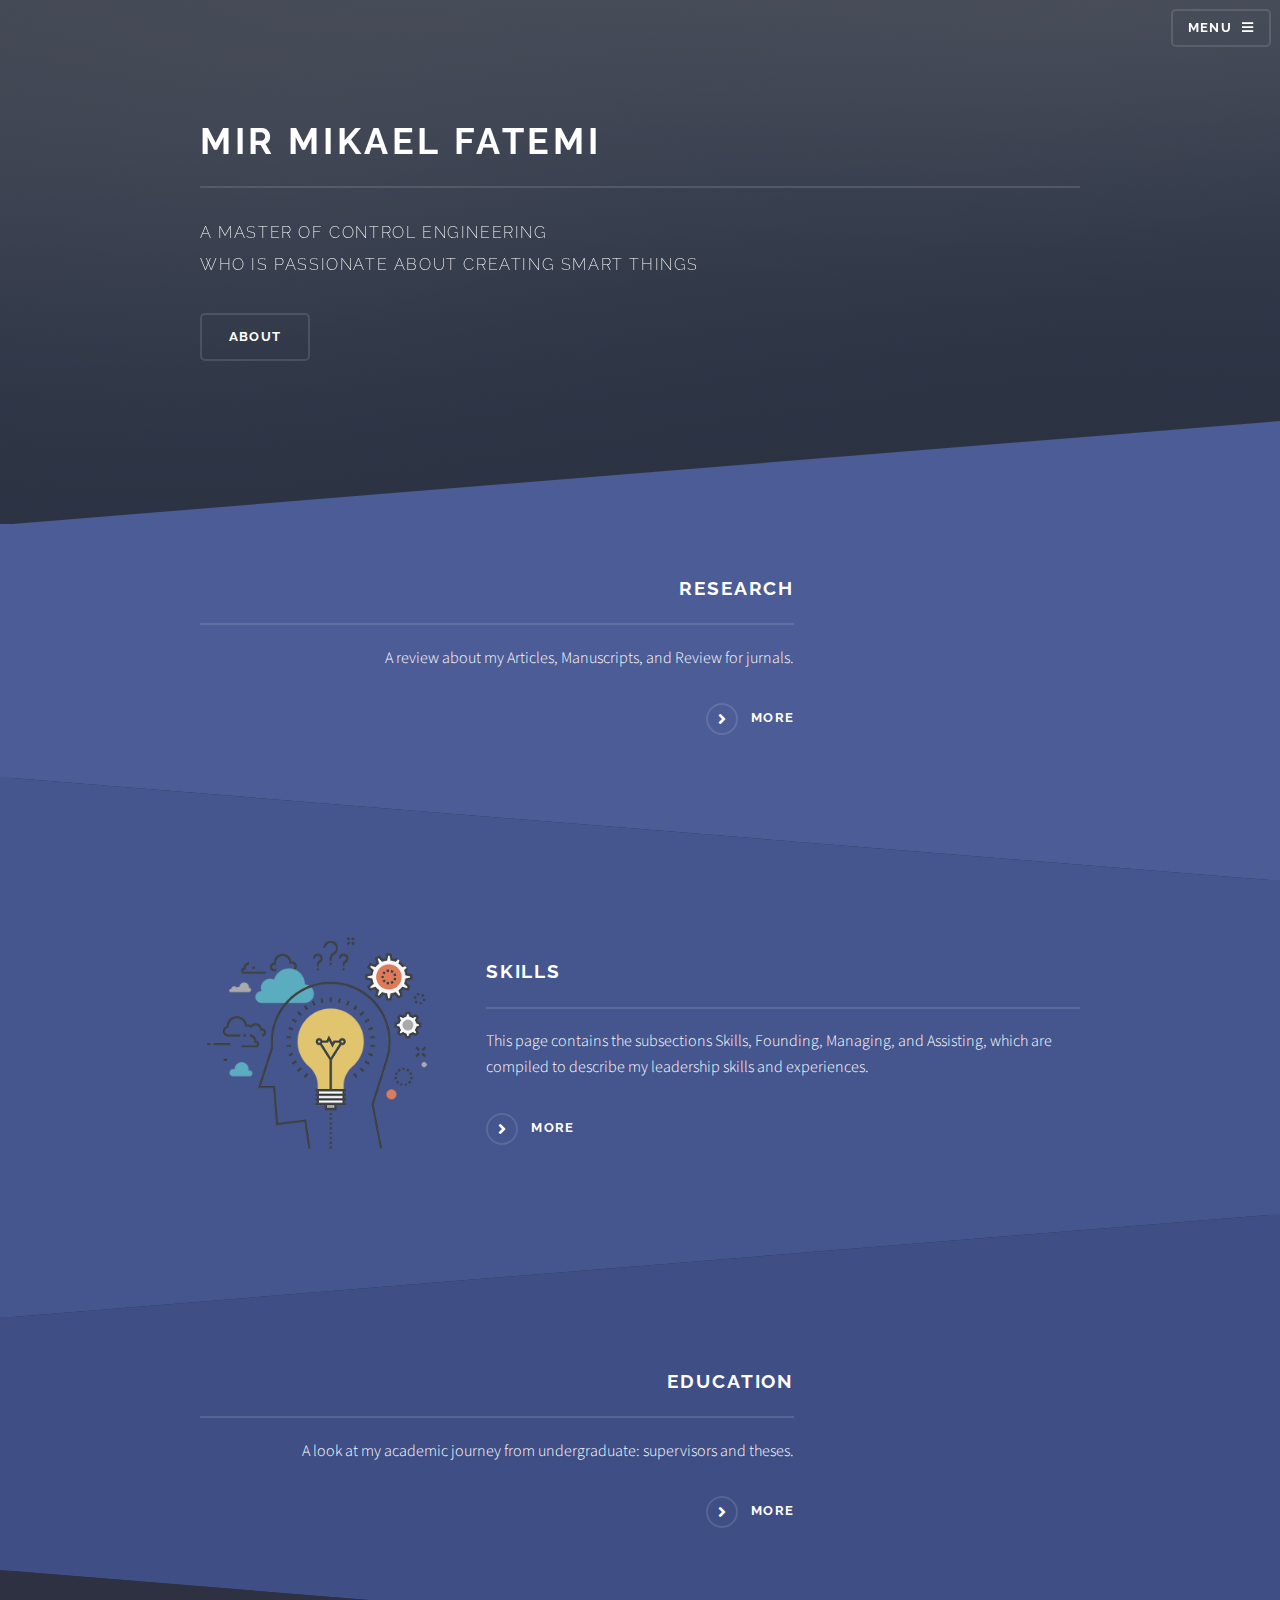
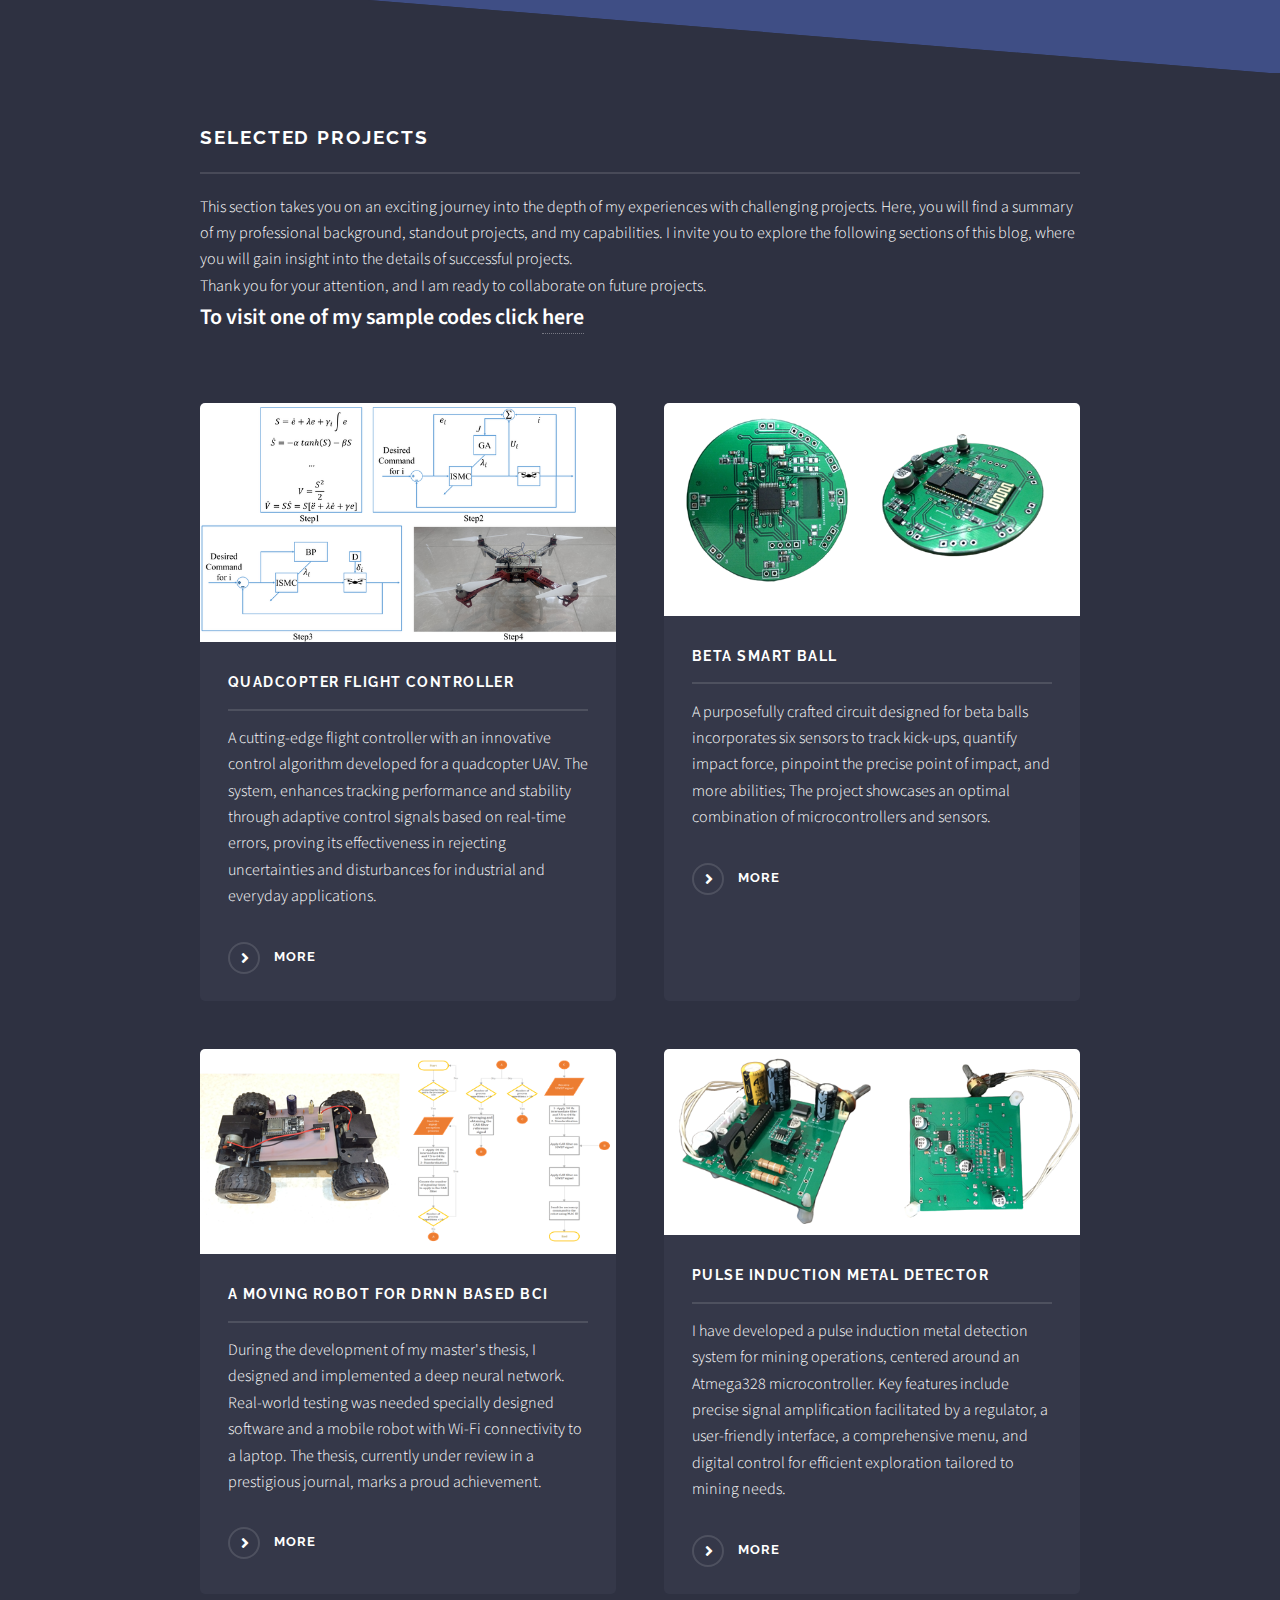
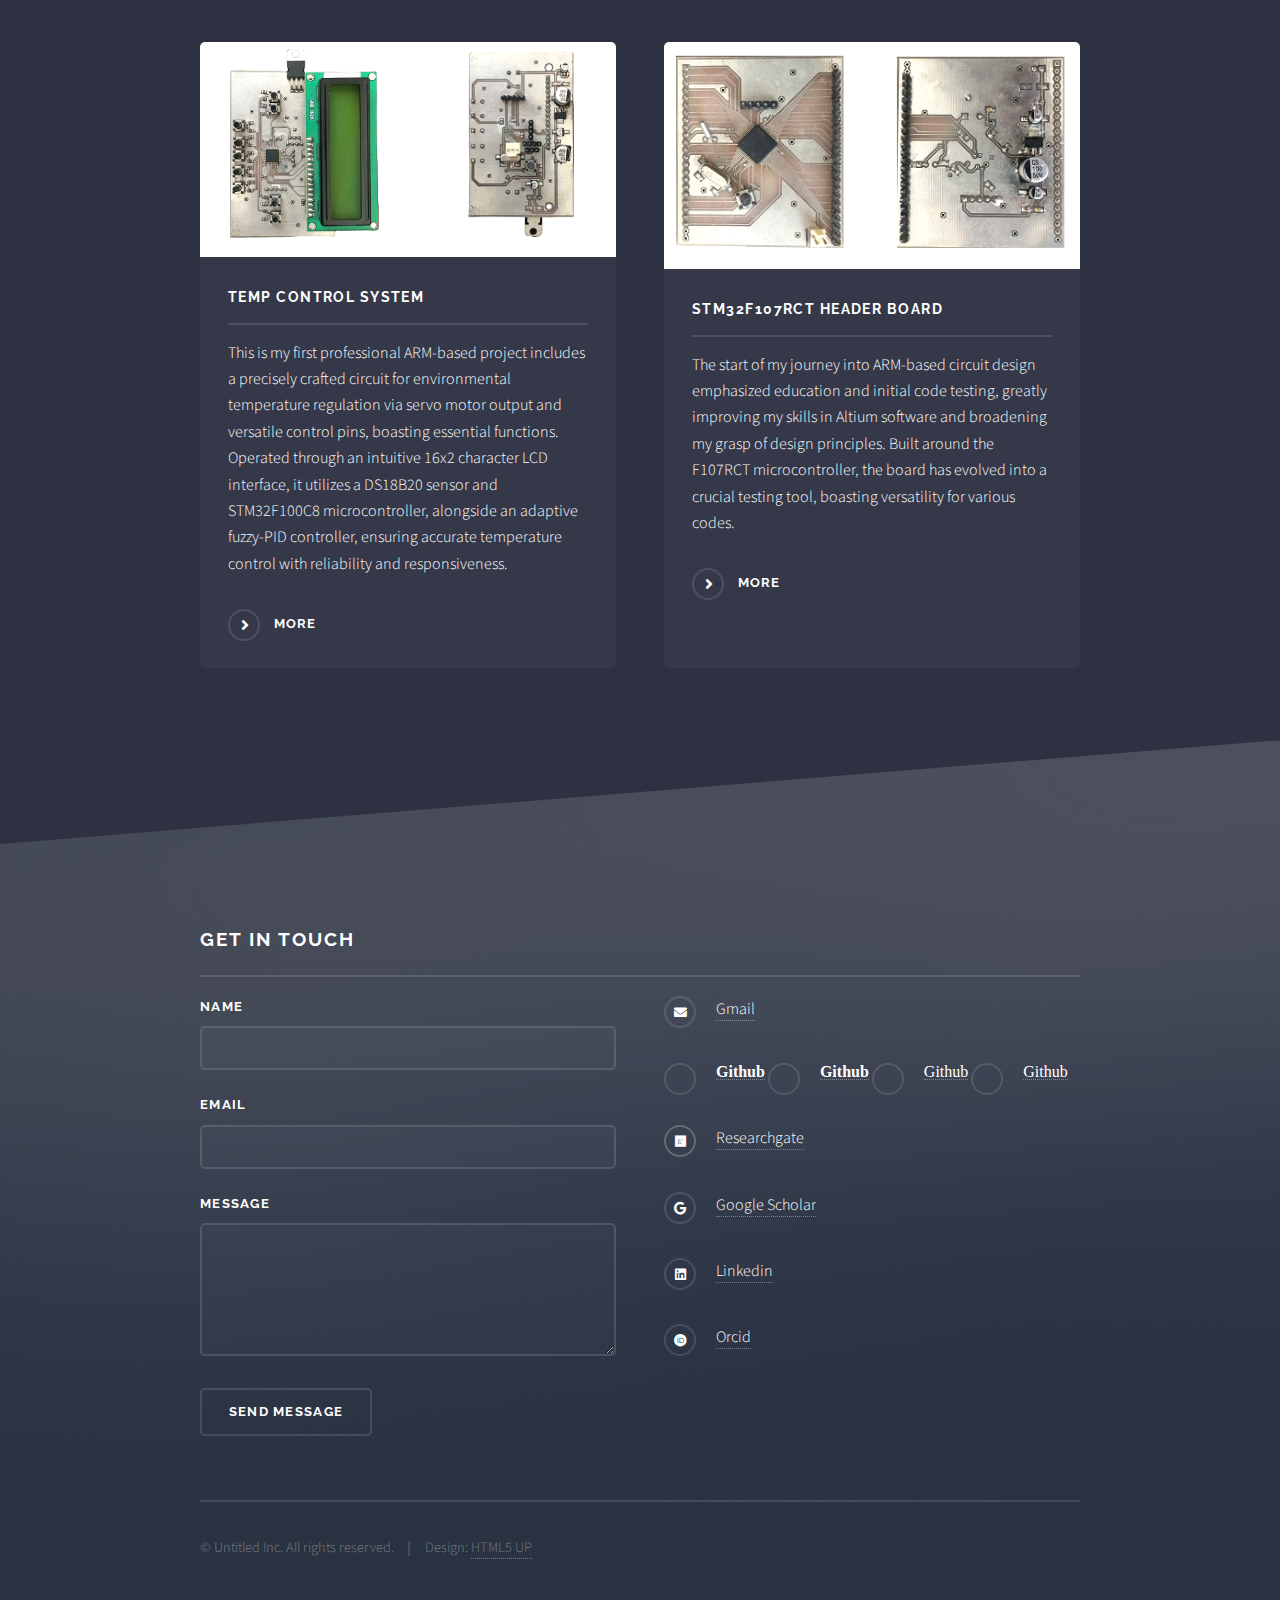
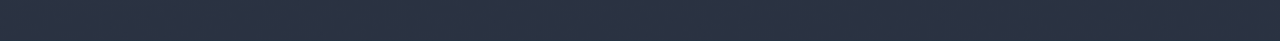
==== commit dc4e42fa: "Update index.html" ====
--- a/index.html
+++ b/index.html
@@ -9,6 +9,7 @@
 		<title>Mir Mikael Fatemi</title>
 		<meta charset="utf-8" />
 		<meta name="viewport" content="width=device-width, initial-scale=1, user-scalable=no" />
+<!-- 		<link rel="stylesheet" href="https://cdnjs.cloudflare.com/ajax/libs/font-awesome/4.7.0/css/font-awesome.min.css"> -->
 		<link rel="stylesheet" href="assets/css/main.css" />
 		<noscript><link rel="stylesheet" href="assets/css/noscript.css" /></noscript>
 	</head>
@@ -180,7 +181,7 @@
 <li class="     fa fa-github"><a href="https://github.com/MirMikael?tab=repositories">Github</a></li>
 <li class="icon fab fa-github"><a href="https://github.com/MirMikael?tab=repositories">Github</a></li>
 <li class="fab fa-github"><a href="https://github.com/MirMikael?tab=repositories">Github</a></li>
-
+<li class="fa-brands fa-github"></li>
 								<li class="icon brands fa-researchgate"><a href="https://www.researchgate.net/profile/Mir-Mikael-Fatemi">Researchgate</a></li>
 								<li class="icon brands fa-google"><a href="https://scholar.google.com/citations?hl=en&user=ShVcF0MAAAAJ">Google Scholar</a></li>
 								<li class="icon brands fa-linkedin"><a href="https://linkedin.com/in/mirmikael-fatemi-719a56197">Linkedin</a></li>
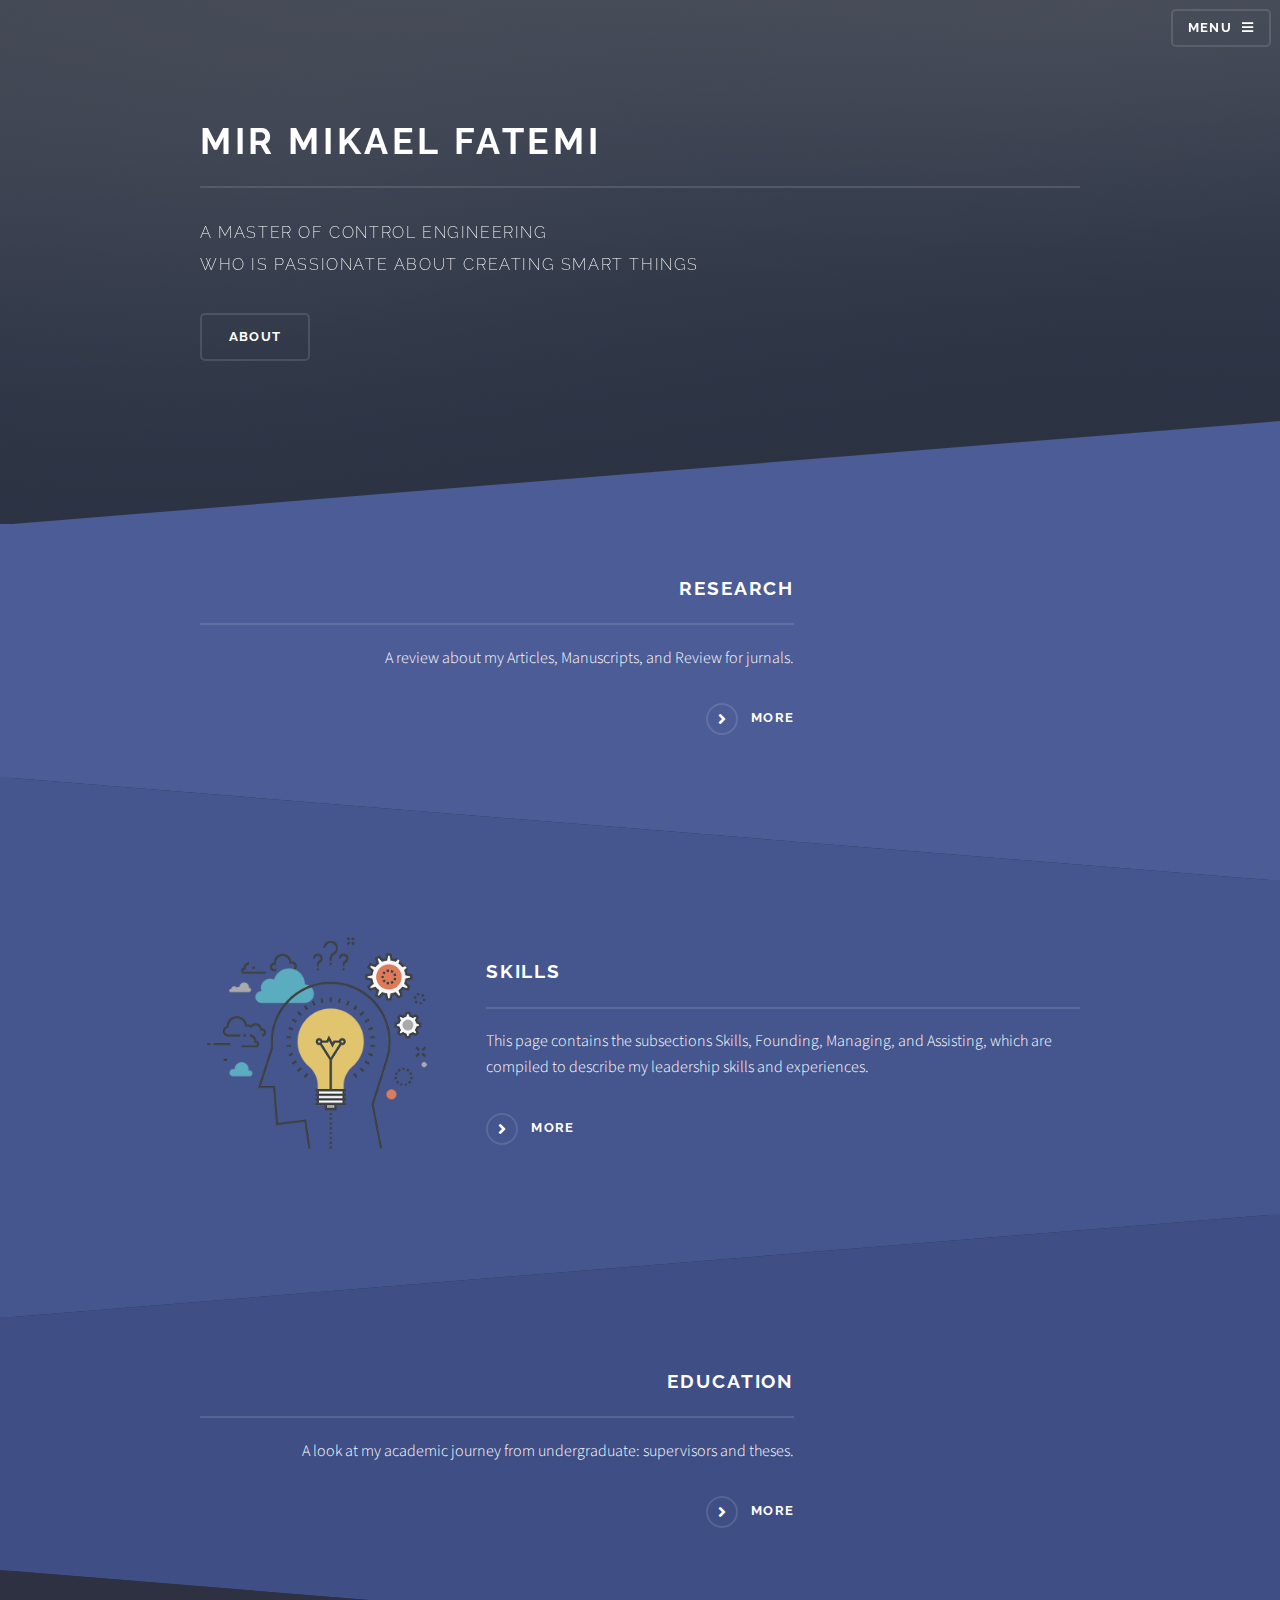
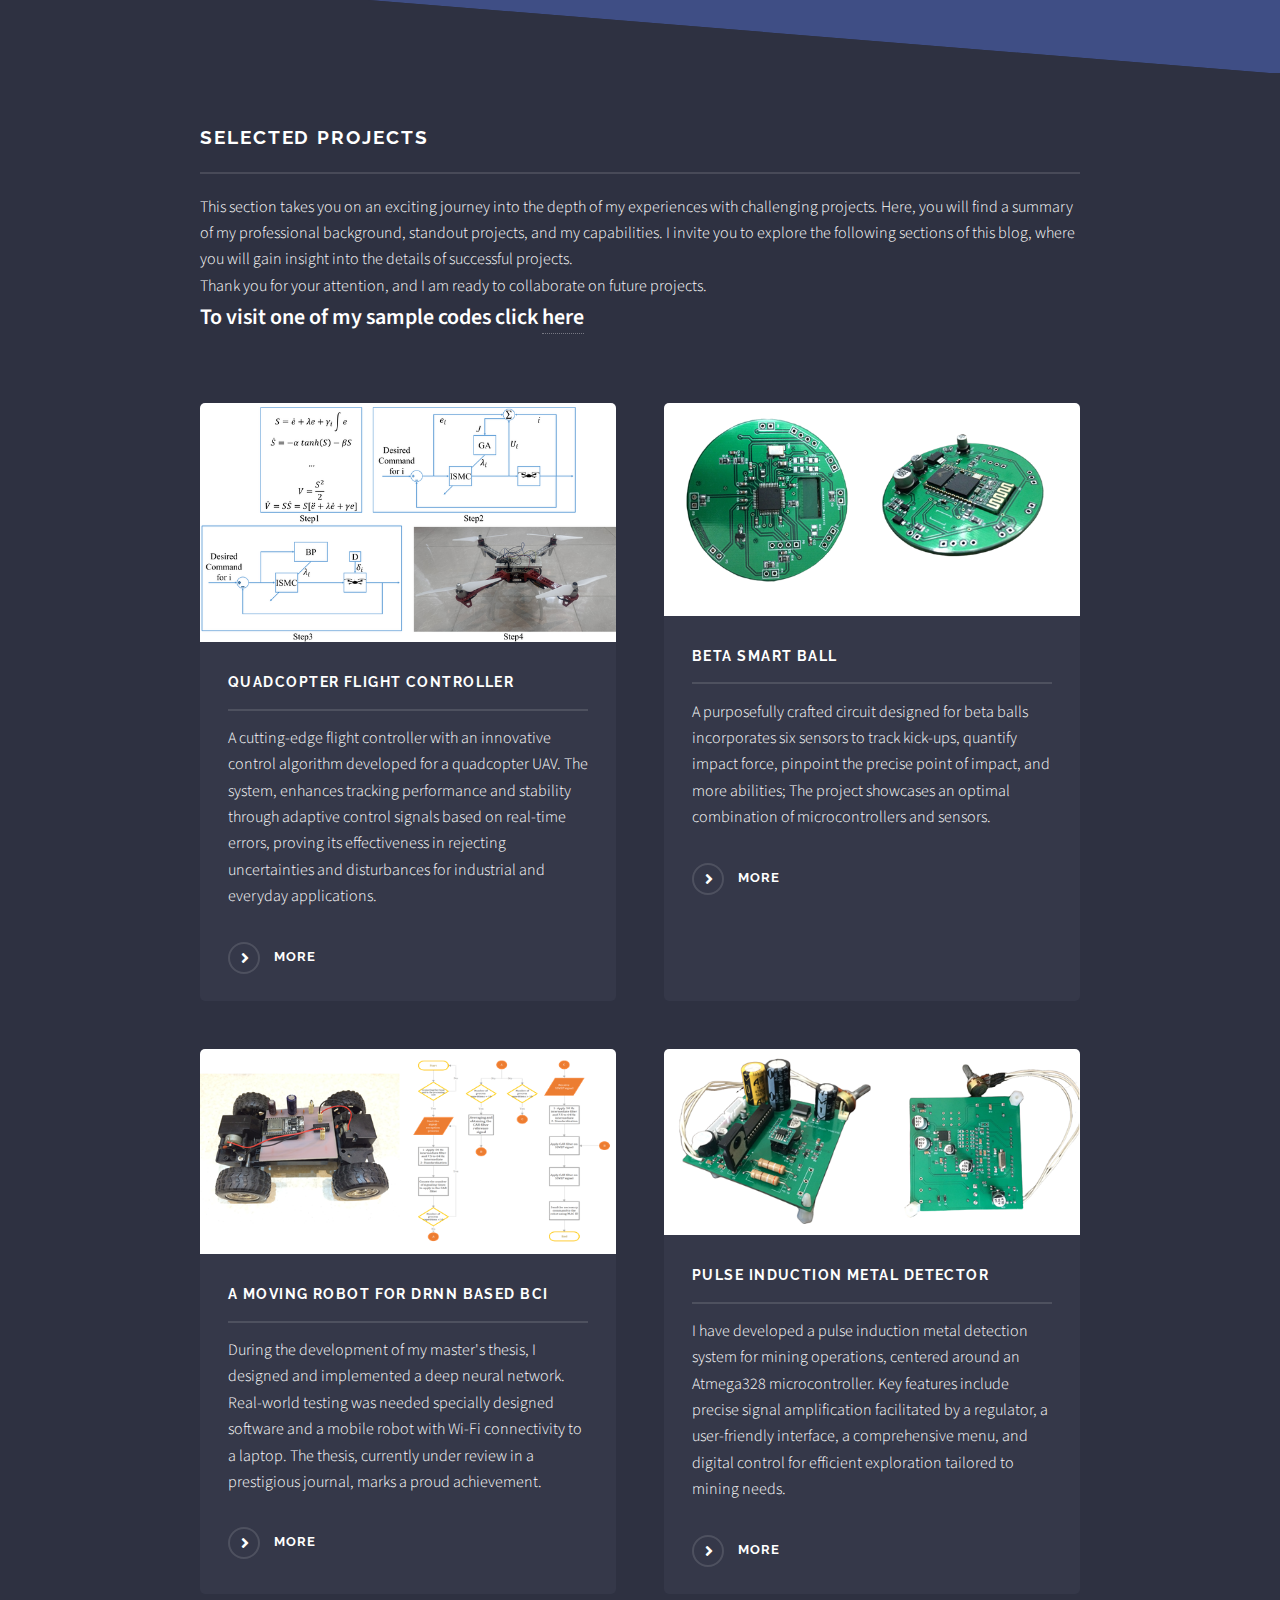
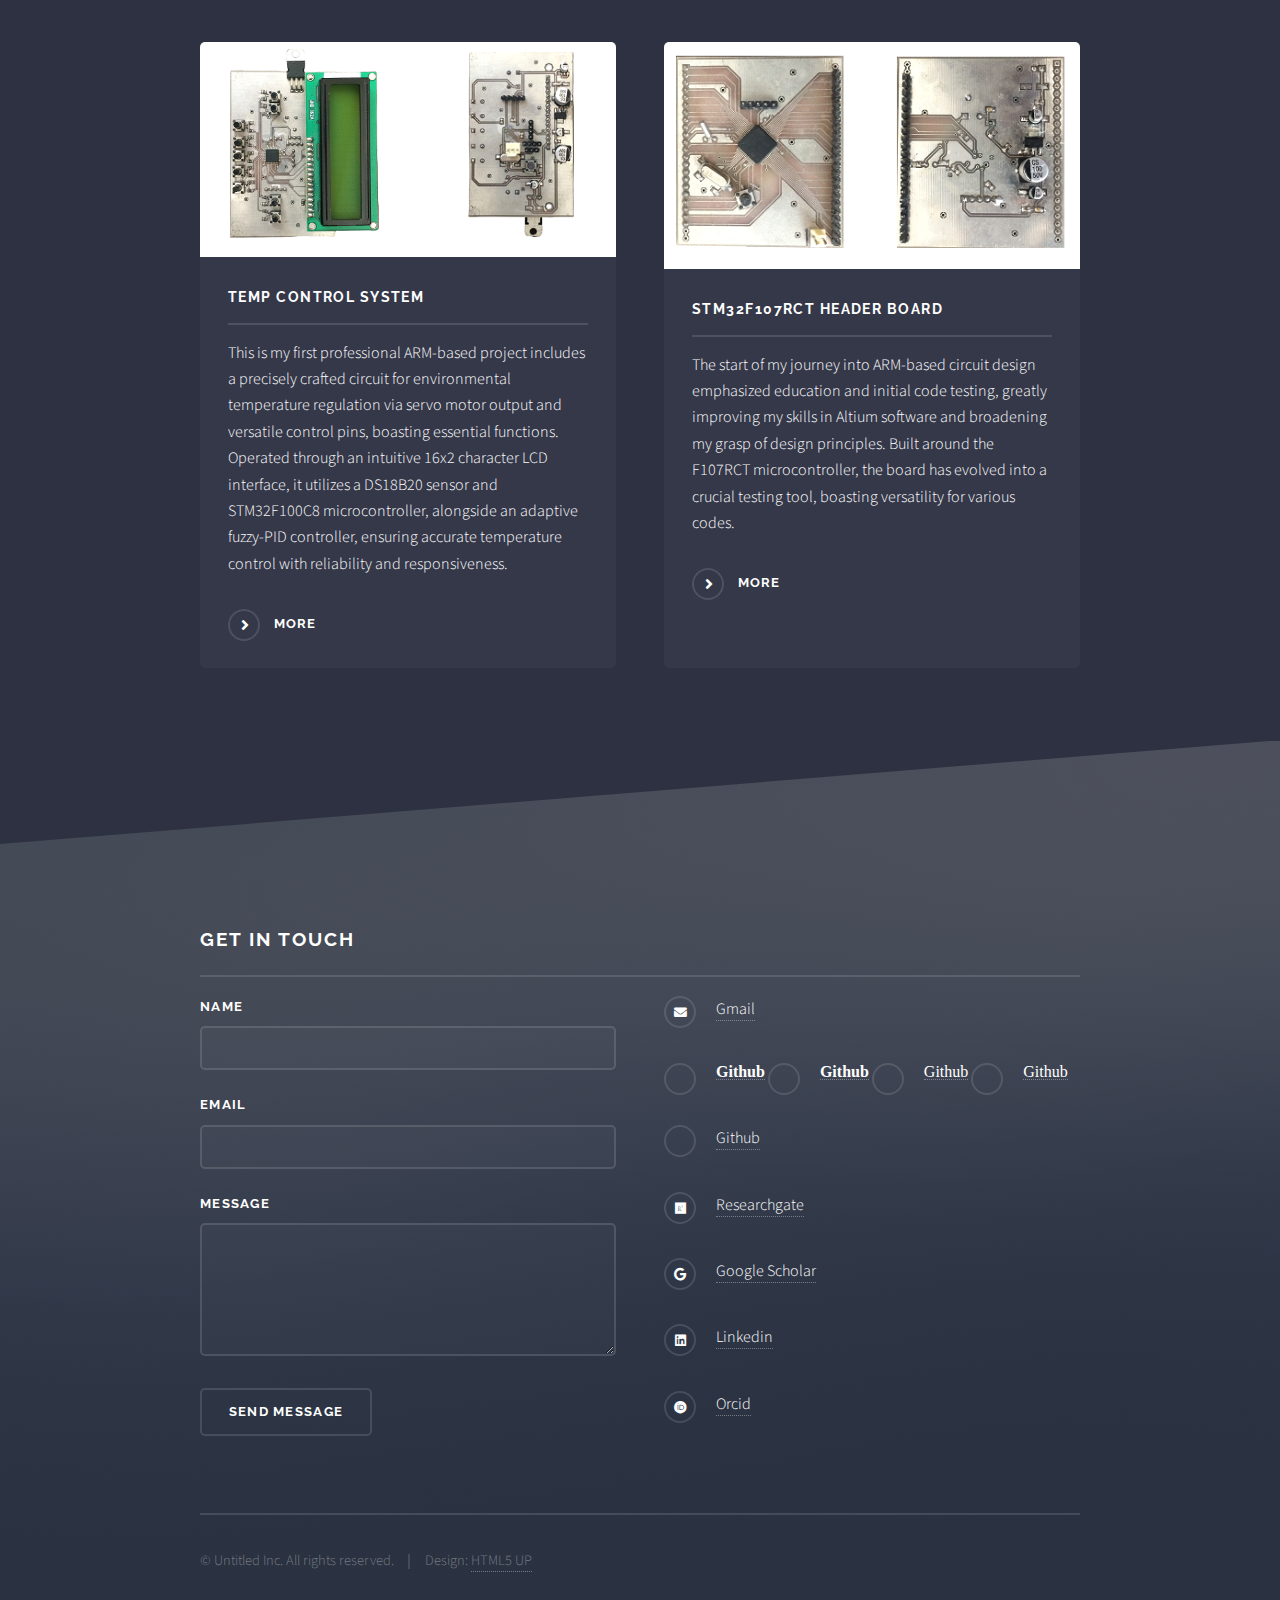
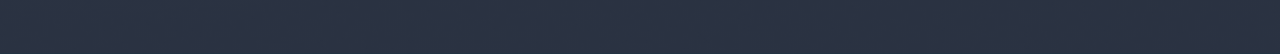
==== commit 526c22c4: "Update index.html" ====
--- a/index.html
+++ b/index.html
@@ -181,7 +181,7 @@
 <li class="     fa fa-github"><a href="https://github.com/MirMikael?tab=repositories">Github</a></li>
 <li class="icon fab fa-github"><a href="https://github.com/MirMikael?tab=repositories">Github</a></li>
 <li class="fab fa-github"><a href="https://github.com/MirMikael?tab=repositories">Github</a></li>
-<li class="fa-brands fa-github"></li>
+<li class="icon fa-brands fa-github"><a href="https://github.com/MirMikael?tab=repositories">Github</a></li>
 								<li class="icon brands fa-researchgate"><a href="https://www.researchgate.net/profile/Mir-Mikael-Fatemi">Researchgate</a></li>
 								<li class="icon brands fa-google"><a href="https://scholar.google.com/citations?hl=en&user=ShVcF0MAAAAJ">Google Scholar</a></li>
 								<li class="icon brands fa-linkedin"><a href="https://linkedin.com/in/mirmikael-fatemi-719a56197">Linkedin</a></li>
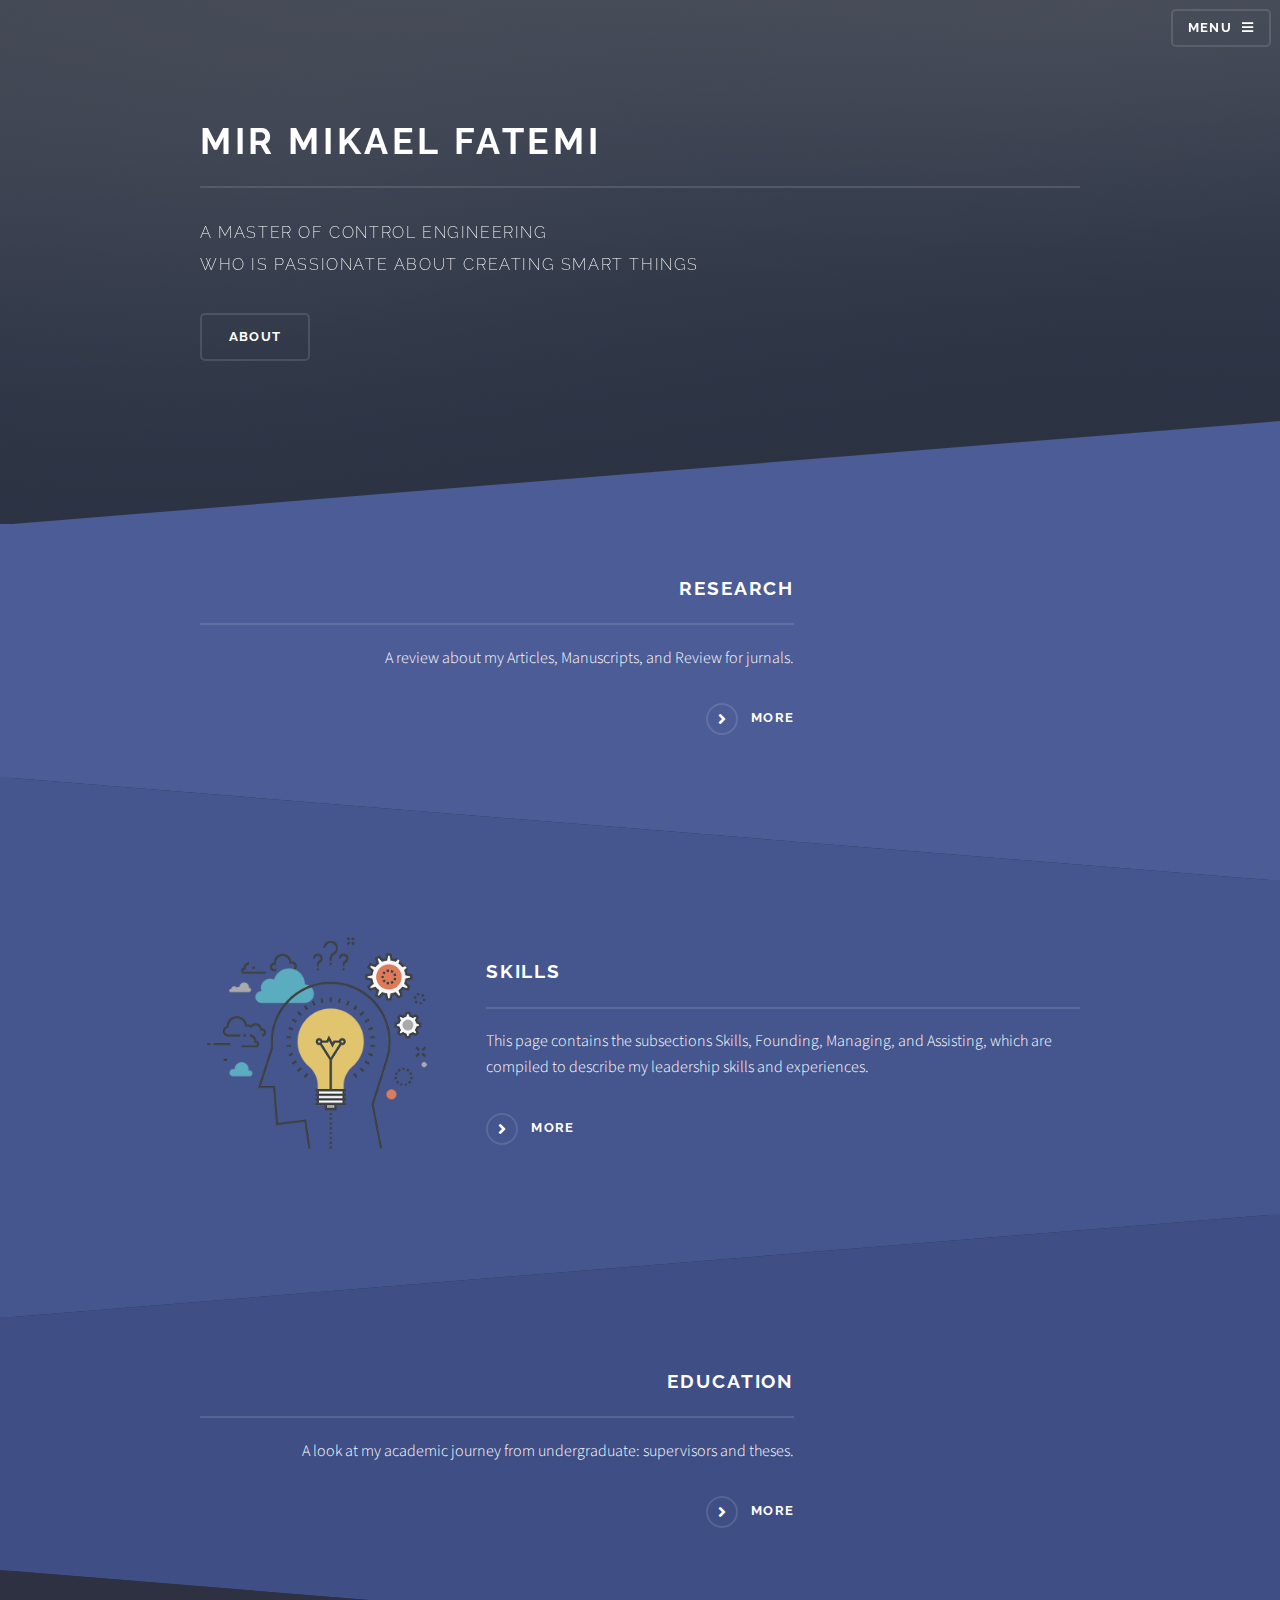
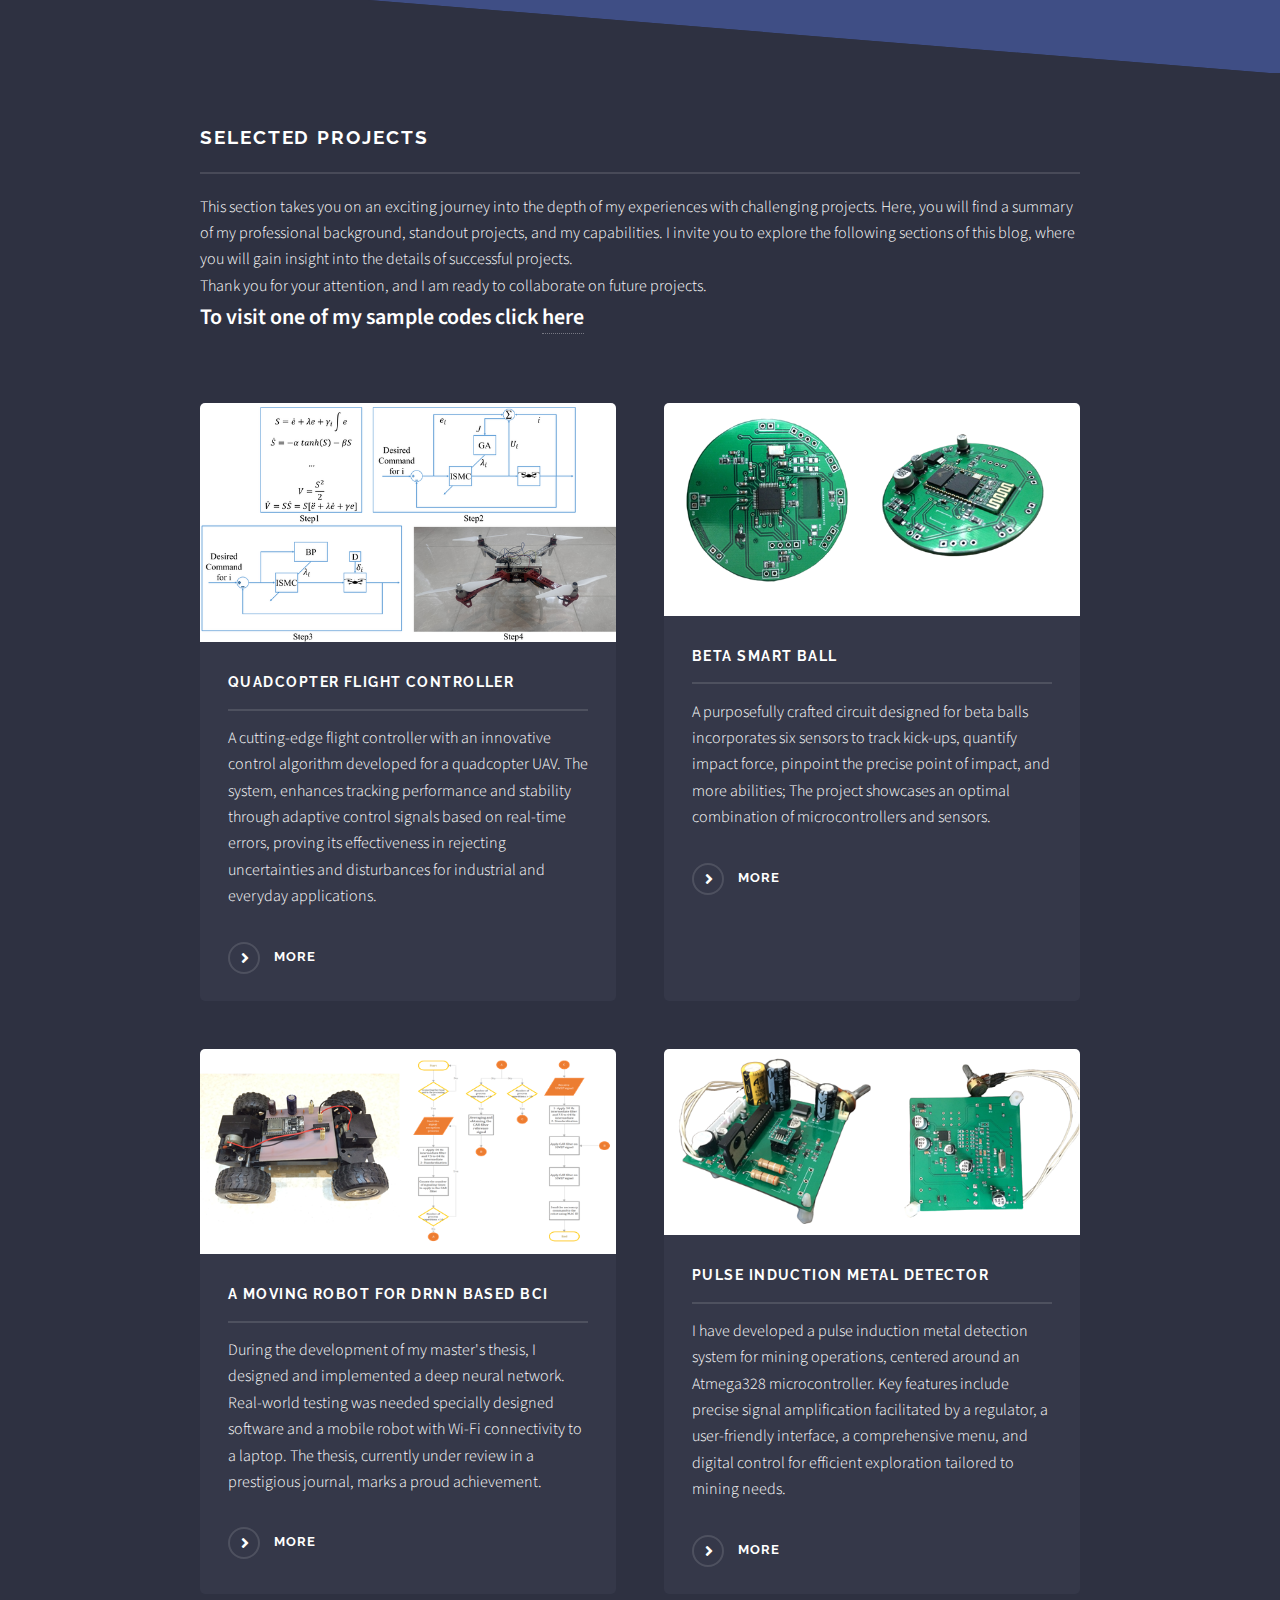
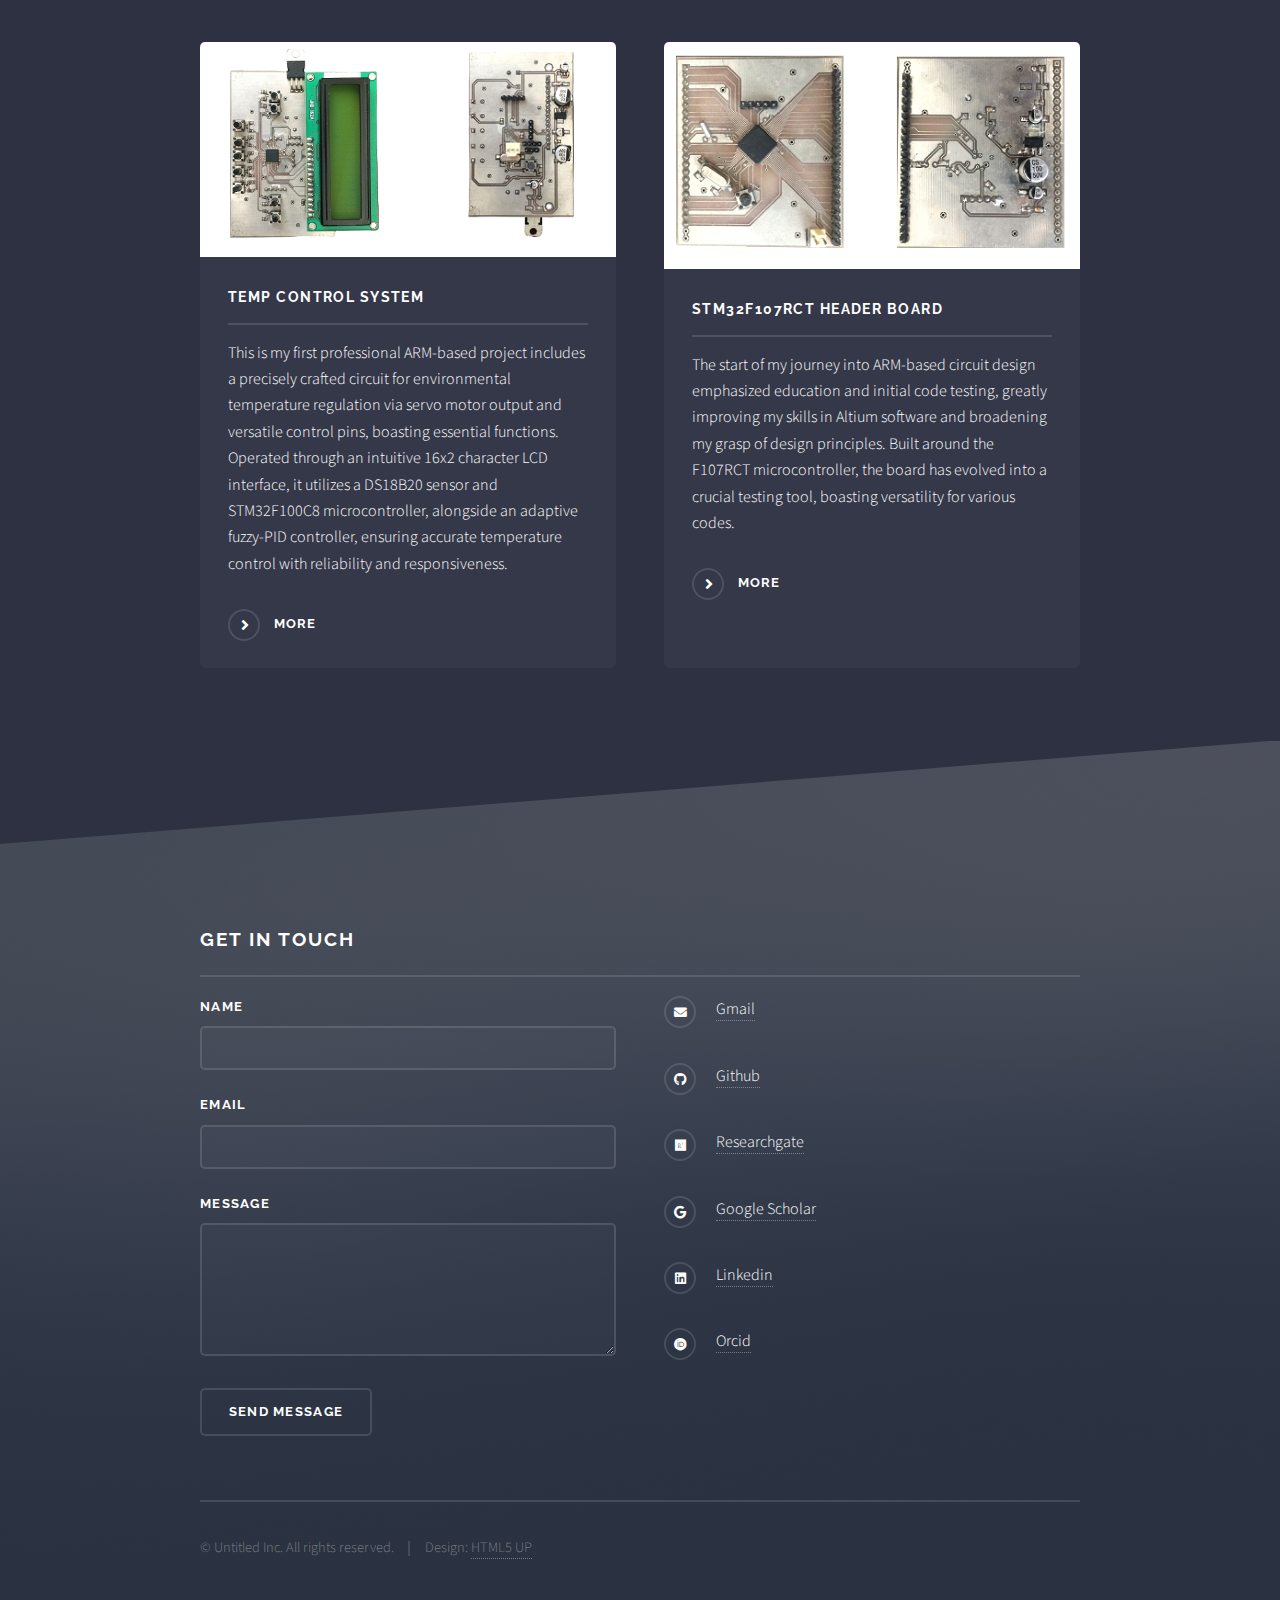
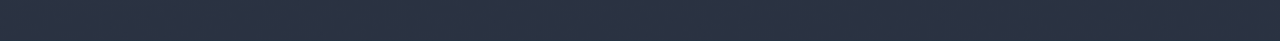
==== commit 23abe30b: "Update index.html" ====
--- a/index.html
+++ b/index.html
@@ -176,16 +176,12 @@
 							</form>
 							<ul class="contact">
 
-								<li class="icon solid fa-envelope"><a href="mailto:mirmikailfatemi@gmail.com">Gmail</a></li>
-<li class="icon fa fa-github"><a href="https://github.com/MirMikael?tab=repositories">Github</a></li>
-<li class="     fa fa-github"><a href="https://github.com/MirMikael?tab=repositories">Github</a></li>
-<li class="icon fab fa-github"><a href="https://github.com/MirMikael?tab=repositories">Github</a></li>
-<li class="fab fa-github"><a href="https://github.com/MirMikael?tab=repositories">Github</a></li>
-<li class="icon fa-brands fa-github"><a href="https://github.com/MirMikael?tab=repositories">Github</a></li>
-								<li class="icon brands fa-researchgate"><a href="https://www.researchgate.net/profile/Mir-Mikael-Fatemi">Researchgate</a></li>
-								<li class="icon brands fa-google"><a href="https://scholar.google.com/citations?hl=en&user=ShVcF0MAAAAJ">Google Scholar</a></li>
-								<li class="icon brands fa-linkedin"><a href="https://linkedin.com/in/mirmikael-fatemi-719a56197">Linkedin</a></li>
-								<li class="icon brands fa-orcid"><a href="https://orcid.org/0009-0002-0878-8595">Orcid</a></li>
+								<li class="icon solid  fa-envelope"><a href="mailto:mirmikailfatemi@gmail.com" target="_blank">Gmail</a></li>
+								<li class="icon brands fa-github"><a href="https://github.com/MirMikael?tab=repositories" target="_blank">Github</a></li>
+								<li class="icon brands fa-researchgate"><a href="https://www.researchgate.net/profile/Mir-Mikael-Fatemi" target="_blank">Researchgate</a></li>
+								<li class="icon brands fa-google"><a href="https://scholar.google.com/citations?hl=en&user=ShVcF0MAAAAJ" target="_blank">Google Scholar</a></li>
+								<li class="icon brands fa-linkedin"><a href="https://linkedin.com/in/mirmikael-fatemi-719a56197" target="_blank">Linkedin</a></li>
+								<li class="icon brands fa-orcid"><a href="https://orcid.org/0009-0002-0878-8595" target="_blank">Orcid</a></li>
 							</ul>
 							<ul class="copyright">
 								<li>&copy; Untitled Inc. All rights reserved.</li><li>Design: <a href="http://html5up.net">HTML5 UP</a></li>
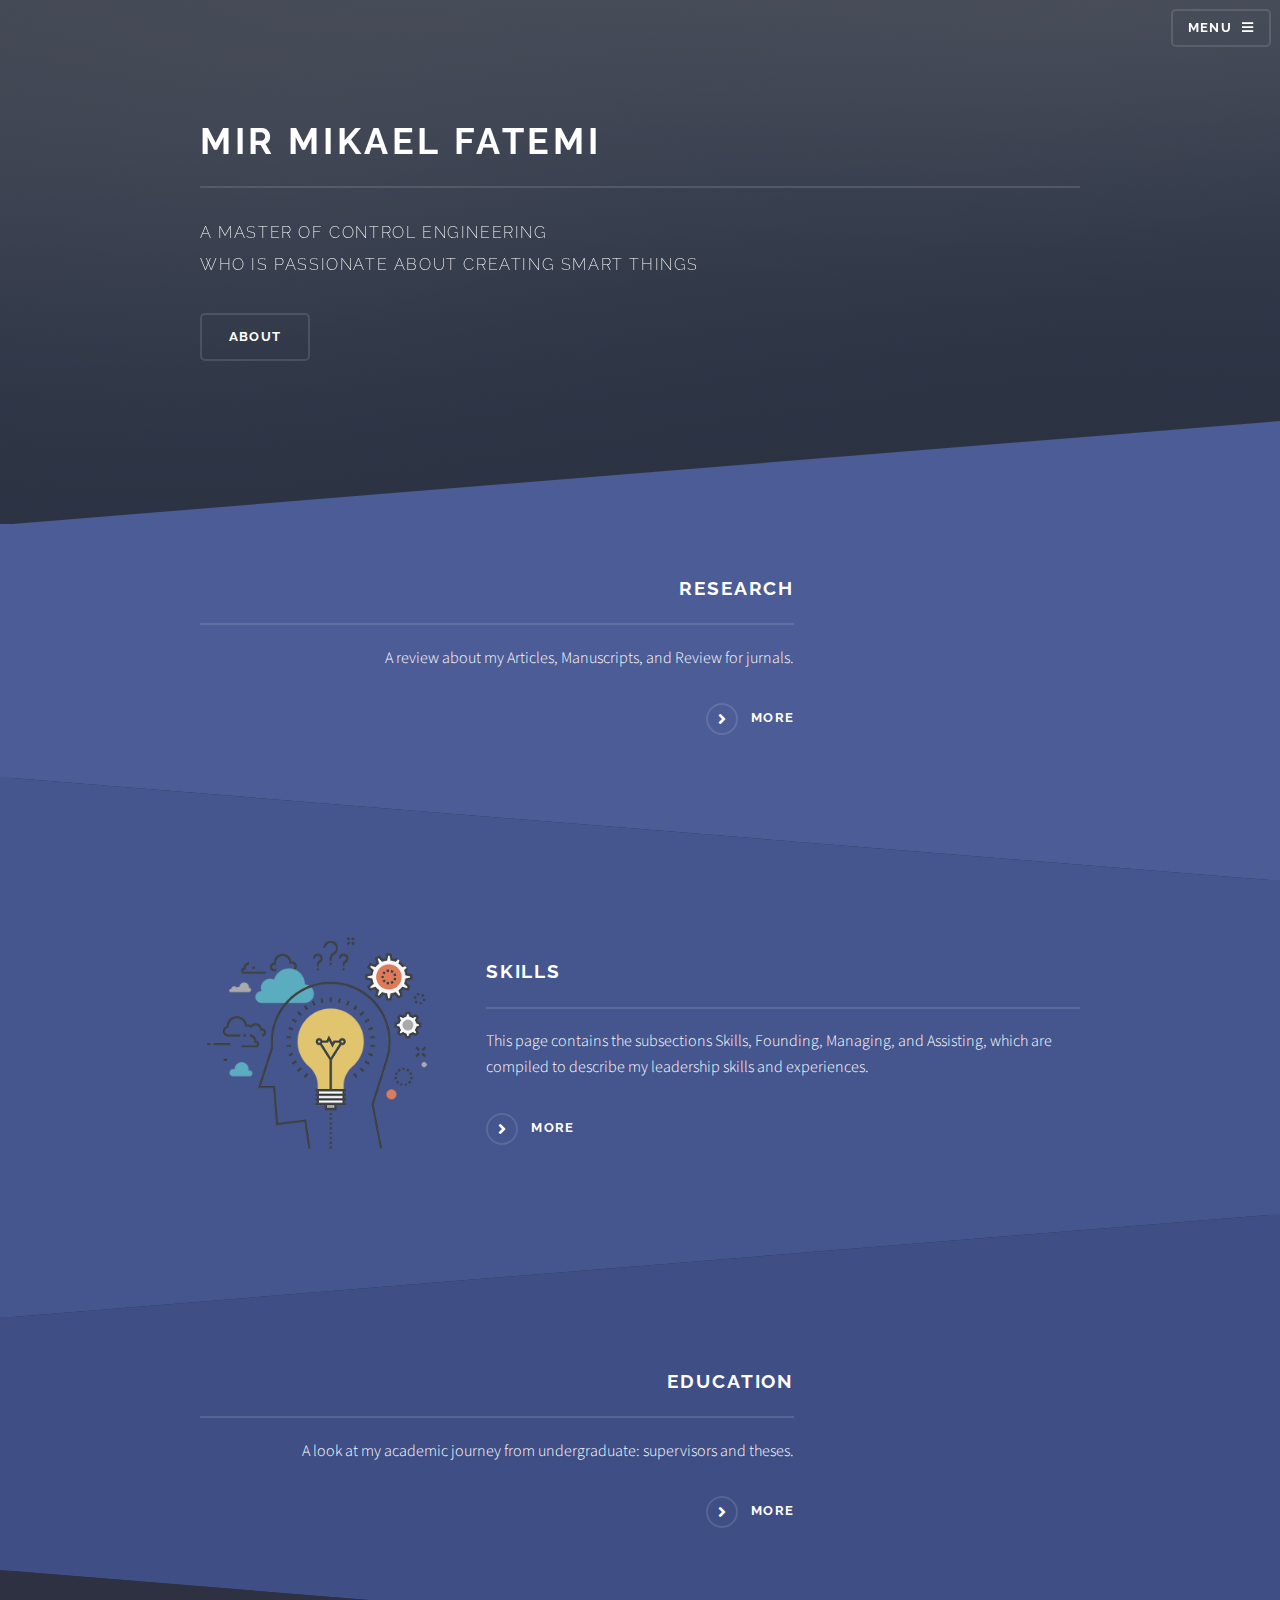
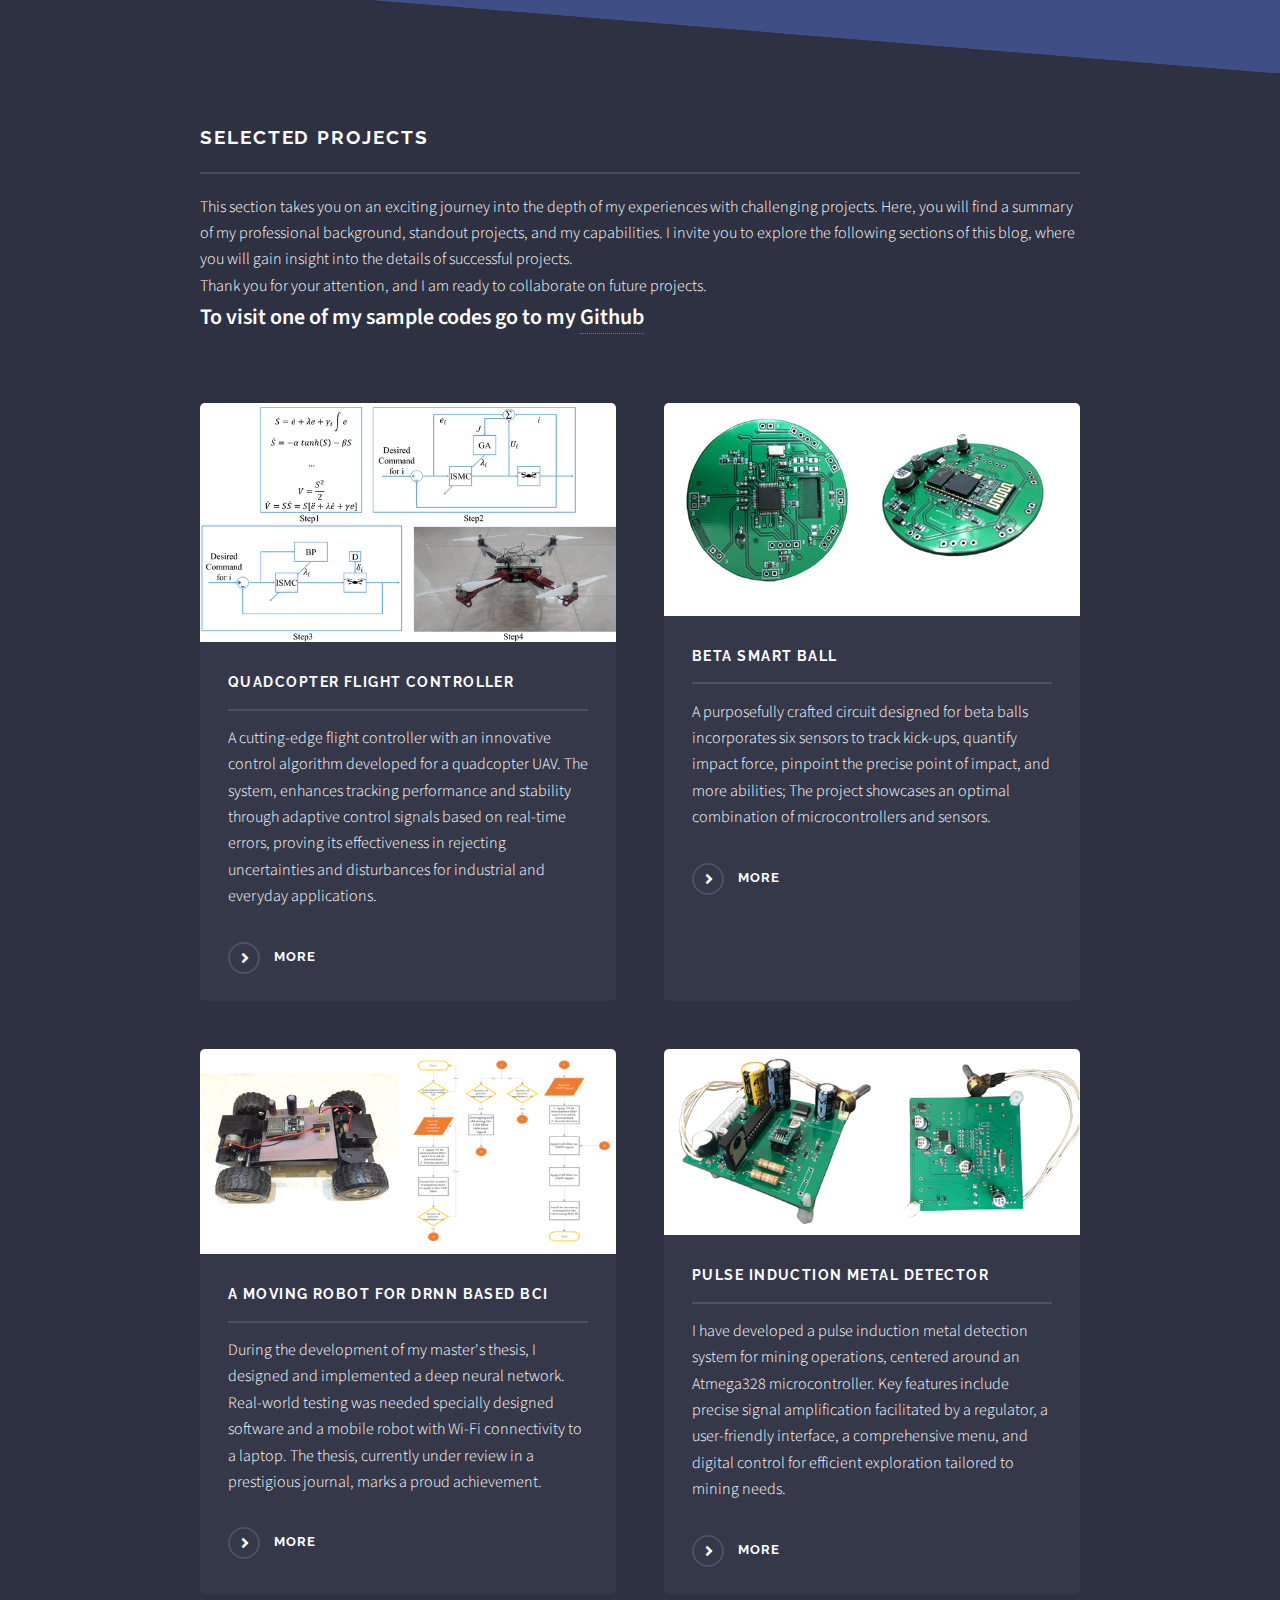
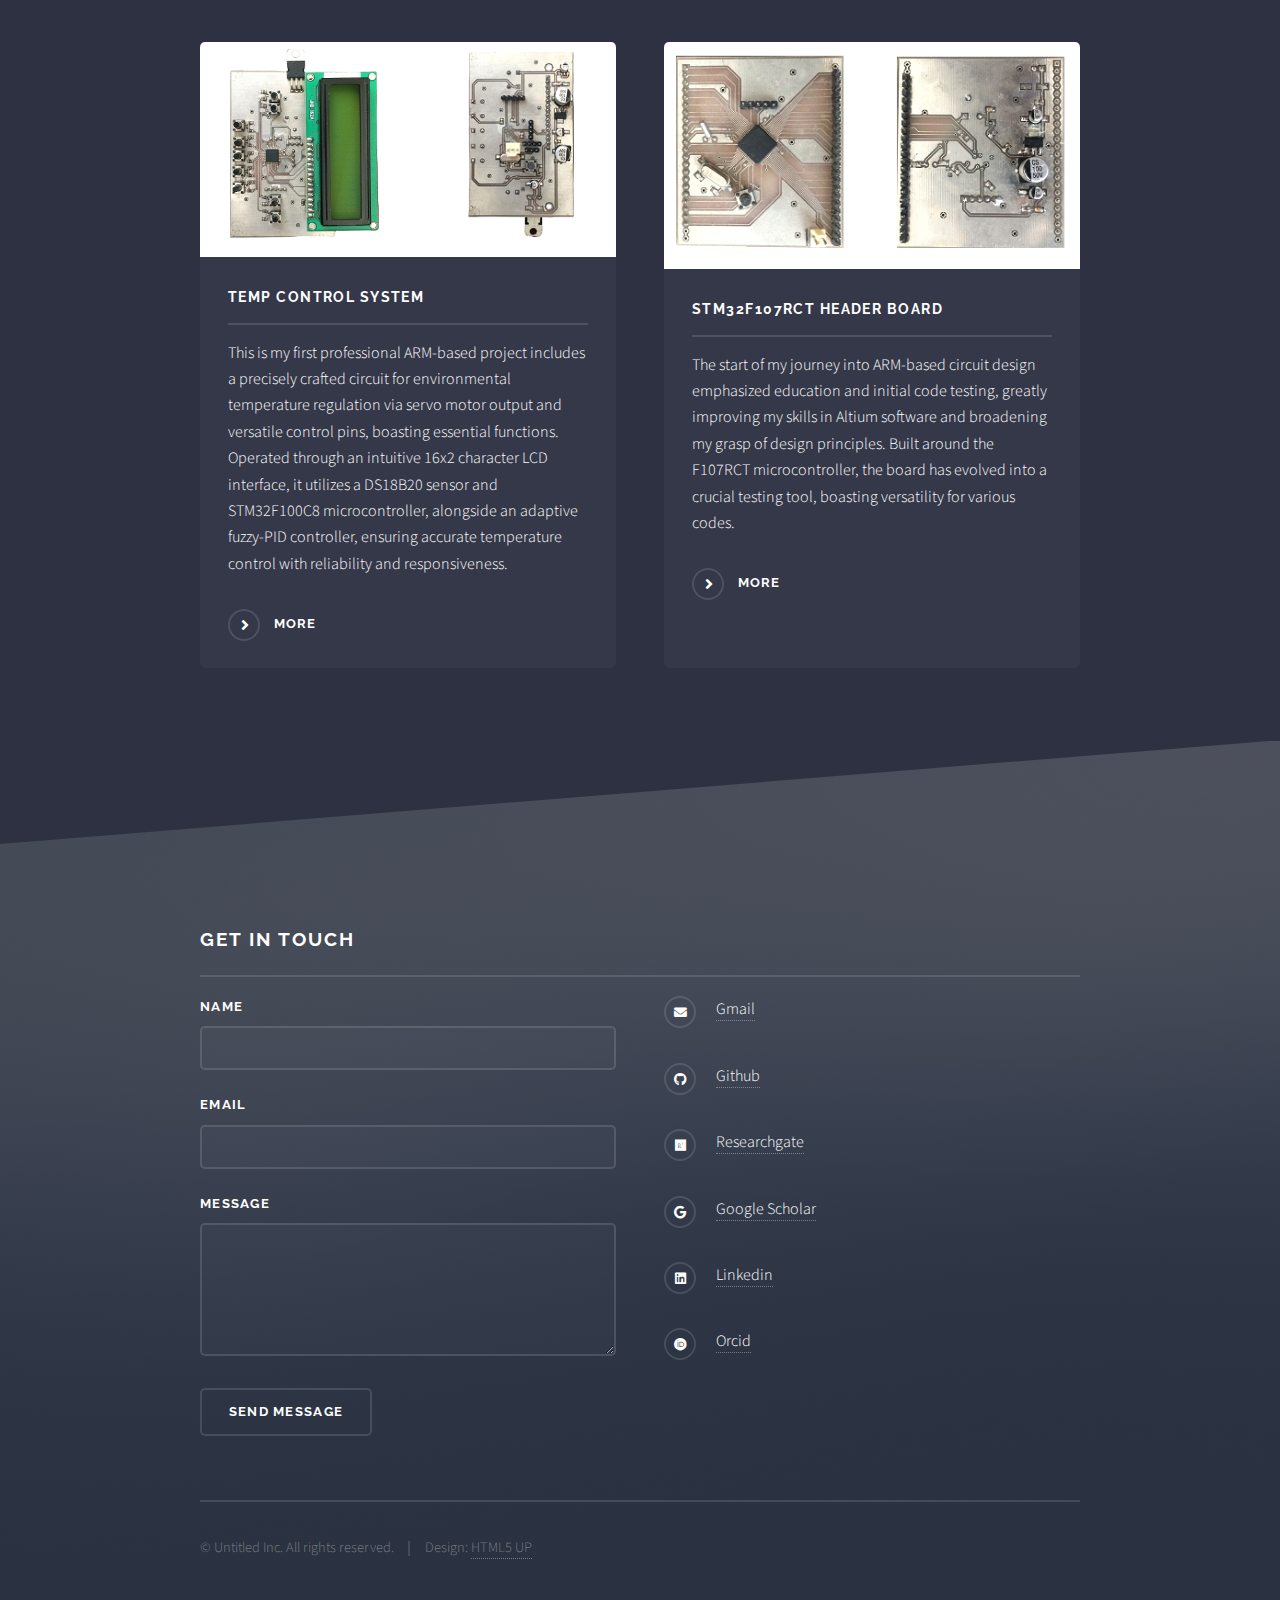
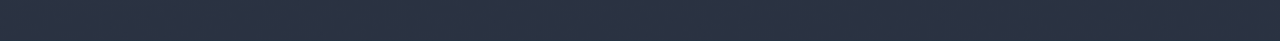
==== commit 0fe539d4: "Update index.html" ====
--- a/index.html
+++ b/index.html
@@ -102,7 +102,7 @@
 									This section takes you on an exciting journey into the depth of my experiences with challenging projects. Here, you will find a summary of my professional background, standout projects, and my capabilities. 
 									I invite you to explore the following sections of this blog, where you will gain insight into the details of successful projects. <br>
 									Thank you for your attention, and I am ready to collaborate on future projects.
-									<p style="font-size: 22px;"><strong>To visit one of my sample codes click <a href="https://github.com/MirMikael?tab=repositories" target="_blank">here</a></strong></p>
+									<p style="font-size: 22px;"><strong>To visit one of my sample codes go to my <a href="https://github.com/MirMikael?tab=repositories" target="_blank">Github</a></strong></p>
 									<section class="features">
 										<article>
 											<a href="quad.html" class="image"><img src="images/graphic.png" alt="" /></a>
@@ -176,7 +176,7 @@
 							</form>
 							<ul class="contact">
 
-								<li class="icon solid  fa-envelope"><a href="mailto:mirmikailfatemi@gmail.com" target="_blank">Gmail</a></li>
+								<li class="icon solid  fa-envelope"><a href="mailto:mirmikailfatemi@gmail.com">Gmail</a></li>
 								<li class="icon brands fa-github"><a href="https://github.com/MirMikael?tab=repositories" target="_blank">Github</a></li>
 								<li class="icon brands fa-researchgate"><a href="https://www.researchgate.net/profile/Mir-Mikael-Fatemi" target="_blank">Researchgate</a></li>
 								<li class="icon brands fa-google"><a href="https://scholar.google.com/citations?hl=en&user=ShVcF0MAAAAJ" target="_blank">Google Scholar</a></li>
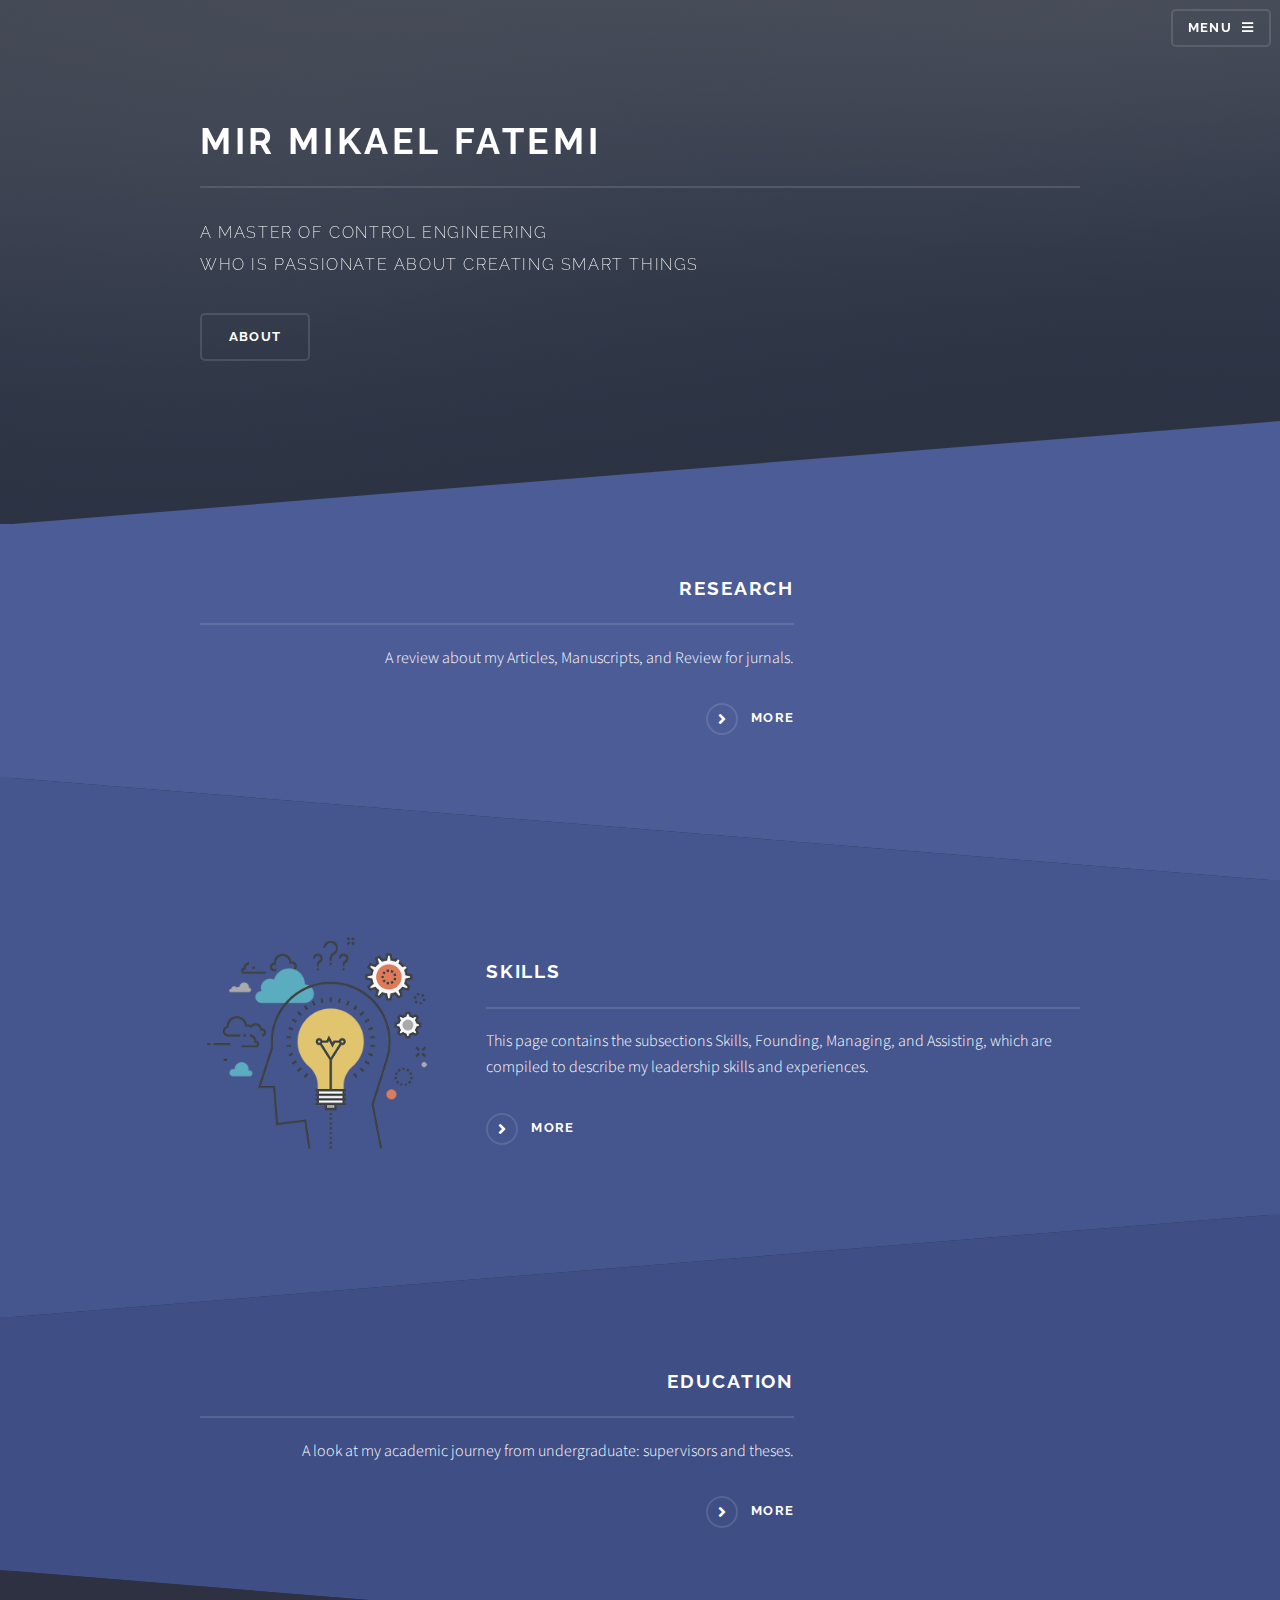
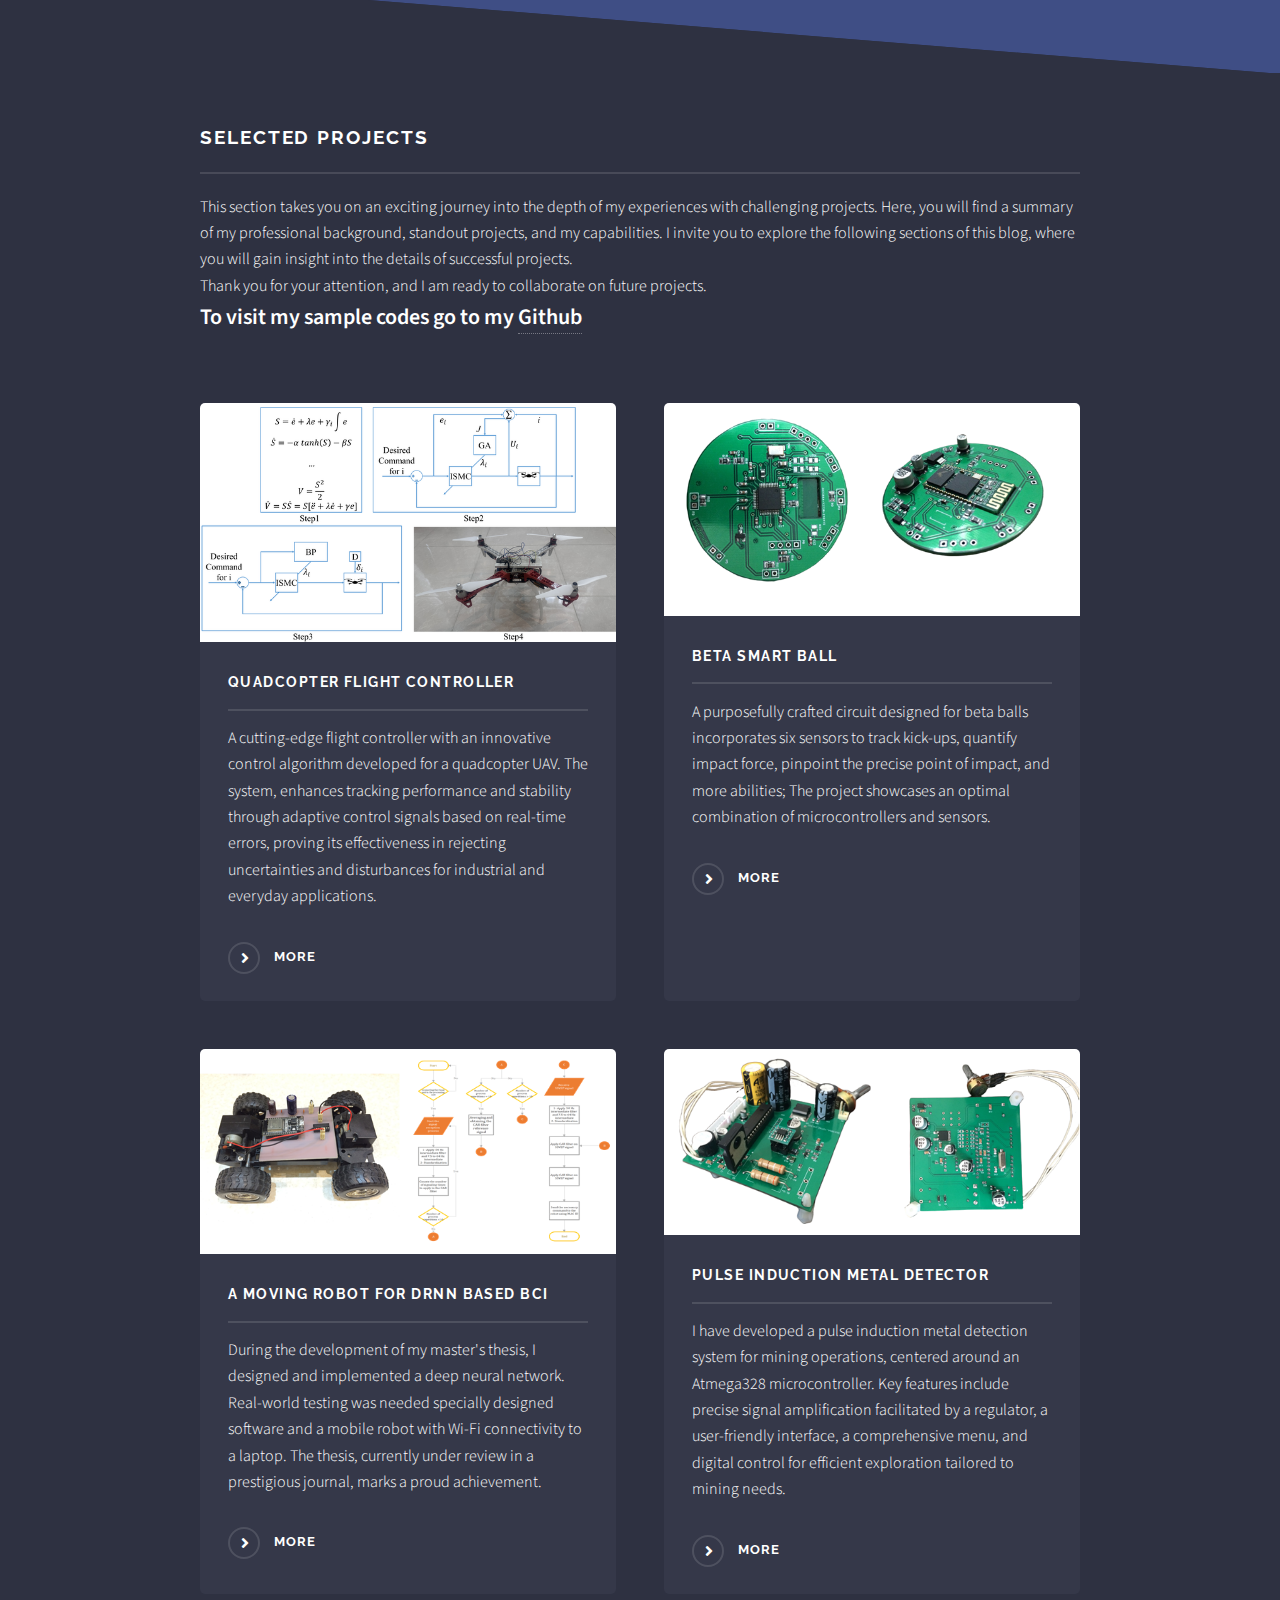
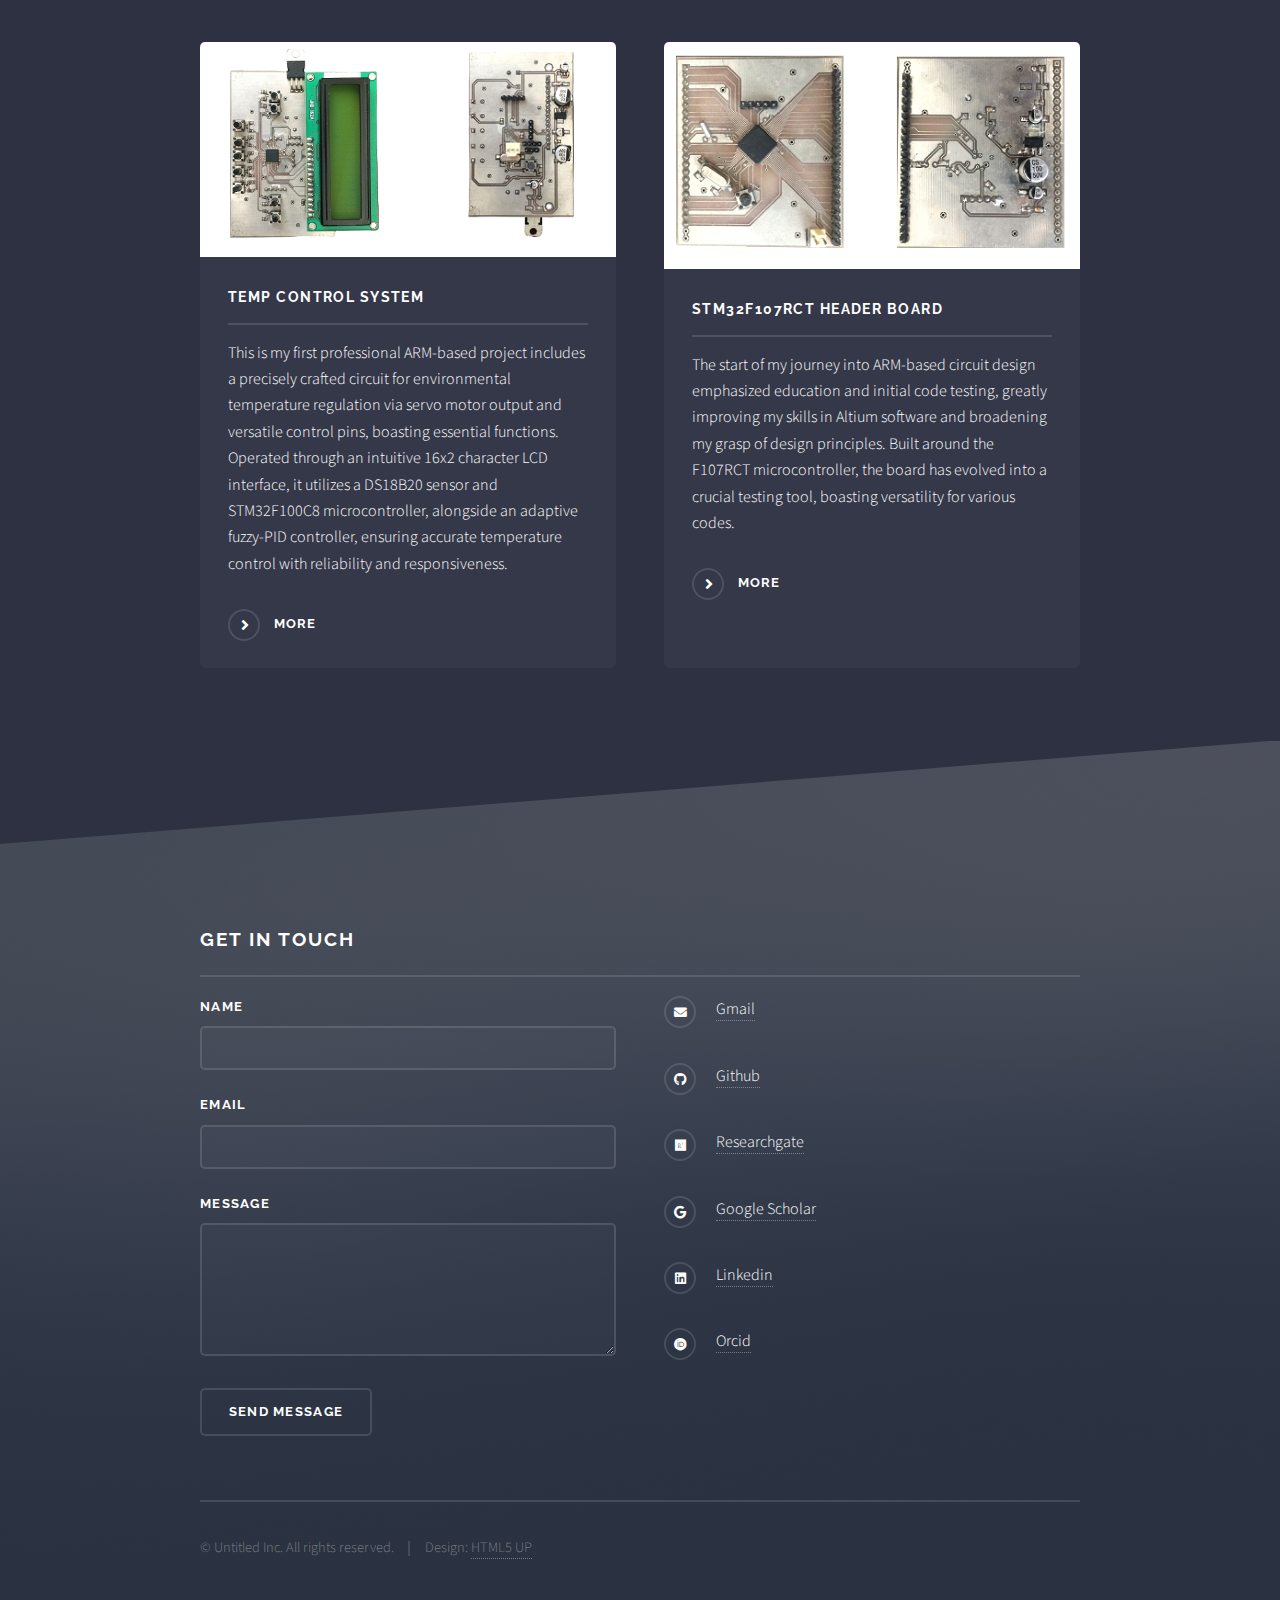
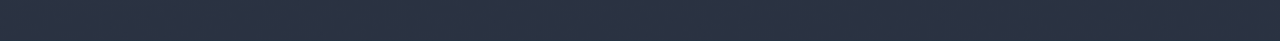
==== commit f7f6ac8d: "Update index.html" ====
--- a/index.html
+++ b/index.html
@@ -102,7 +102,7 @@
 									This section takes you on an exciting journey into the depth of my experiences with challenging projects. Here, you will find a summary of my professional background, standout projects, and my capabilities. 
 									I invite you to explore the following sections of this blog, where you will gain insight into the details of successful projects. <br>
 									Thank you for your attention, and I am ready to collaborate on future projects.
-									<p style="font-size: 22px;"><strong>To visit one of my sample codes go to my <a href="https://github.com/MirMikael?tab=repositories" target="_blank">Github</a></strong></p>
+									<p style="font-size: 22px;"><strong>To visit my sample codes go to my <a href="https://github.com/MirMikael?tab=repositories" target="_blank">Github</a></strong></p>
 									<section class="features">
 										<article>
 											<a href="quad.html" class="image"><img src="images/graphic.png" alt="" /></a>
@@ -176,7 +176,7 @@
 							</form>
 							<ul class="contact">
 
-								<li class="icon solid  fa-envelope"><a href="mailto:mirmikailfatemi@gmail.com">Gmail</a></li>
+								<li class="icon solid fa-envelope"><a href="mailto:mirmikailfatemi@gmail.com">Gmail</a></li>
 								<li class="icon brands fa-github"><a href="https://github.com/MirMikael?tab=repositories" target="_blank">Github</a></li>
 								<li class="icon brands fa-researchgate"><a href="https://www.researchgate.net/profile/Mir-Mikael-Fatemi" target="_blank">Researchgate</a></li>
 								<li class="icon brands fa-google"><a href="https://scholar.google.com/citations?hl=en&user=ShVcF0MAAAAJ" target="_blank">Google Scholar</a></li>
